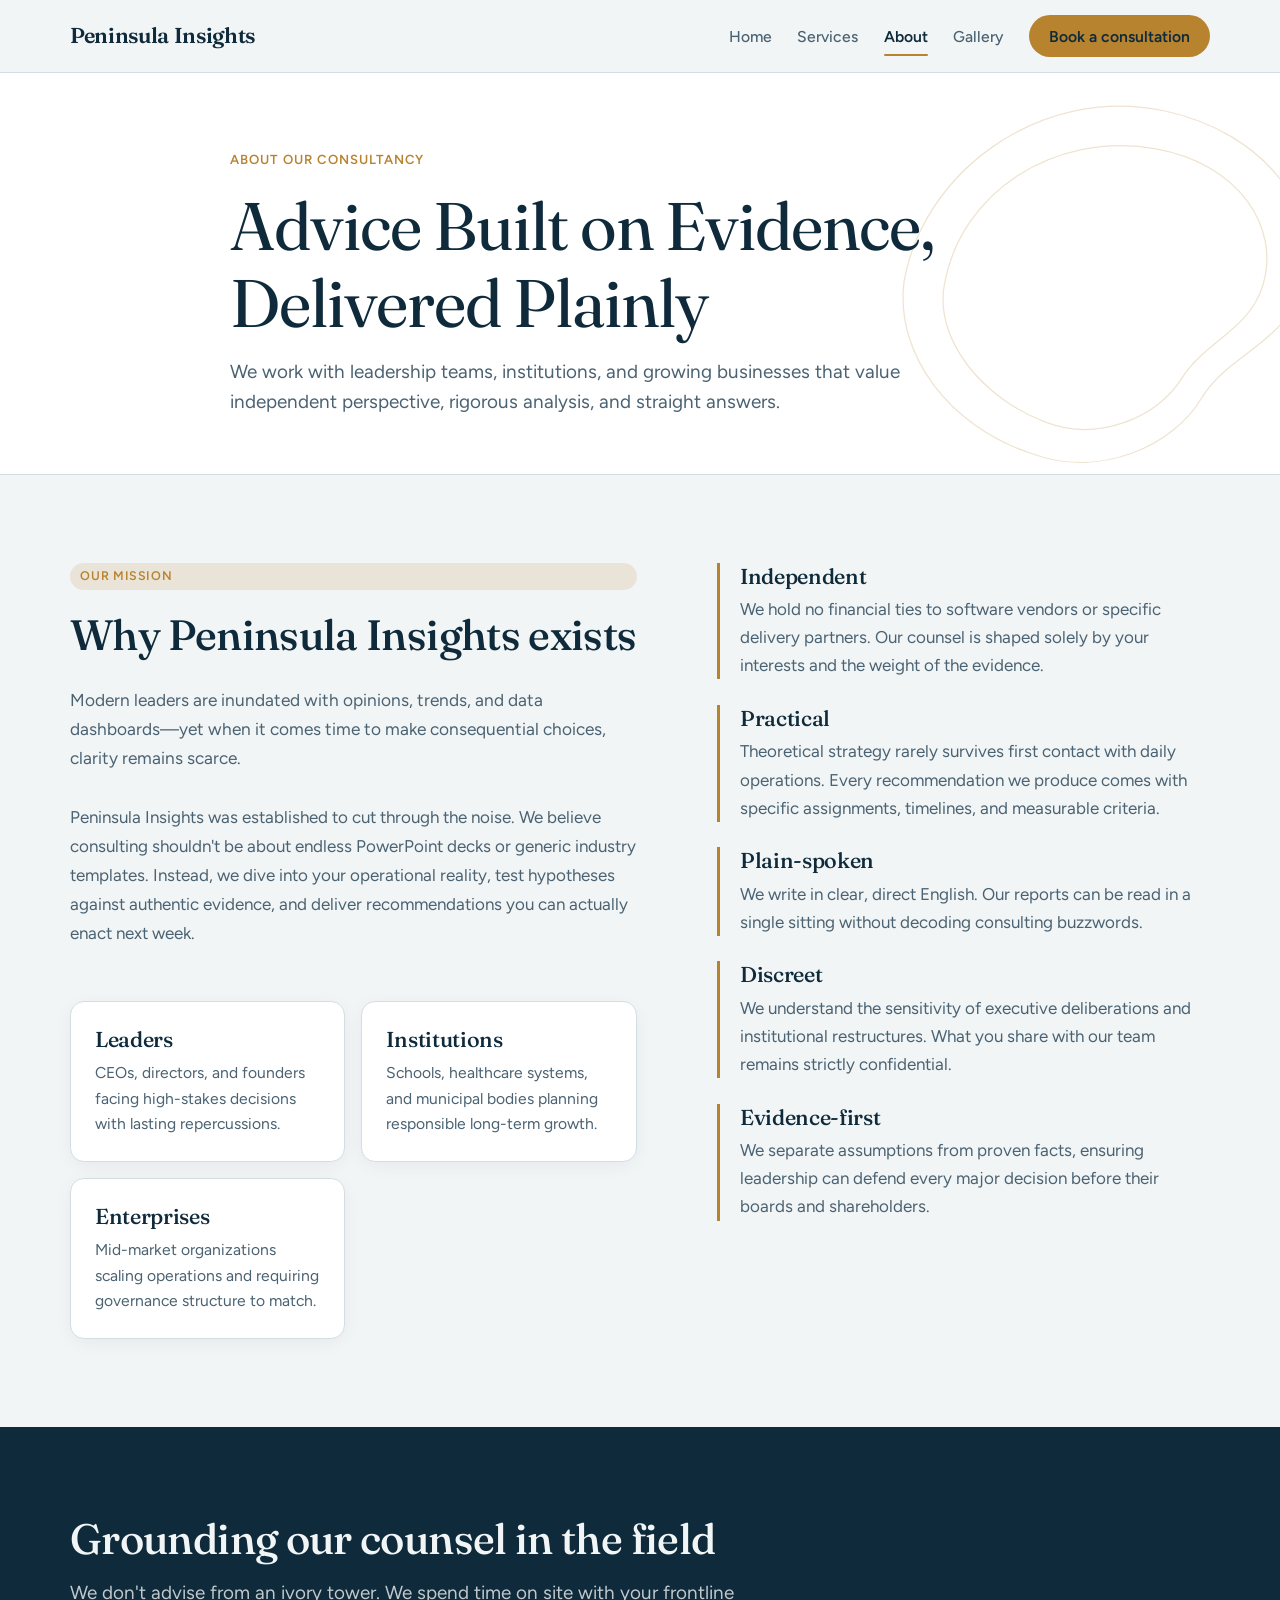
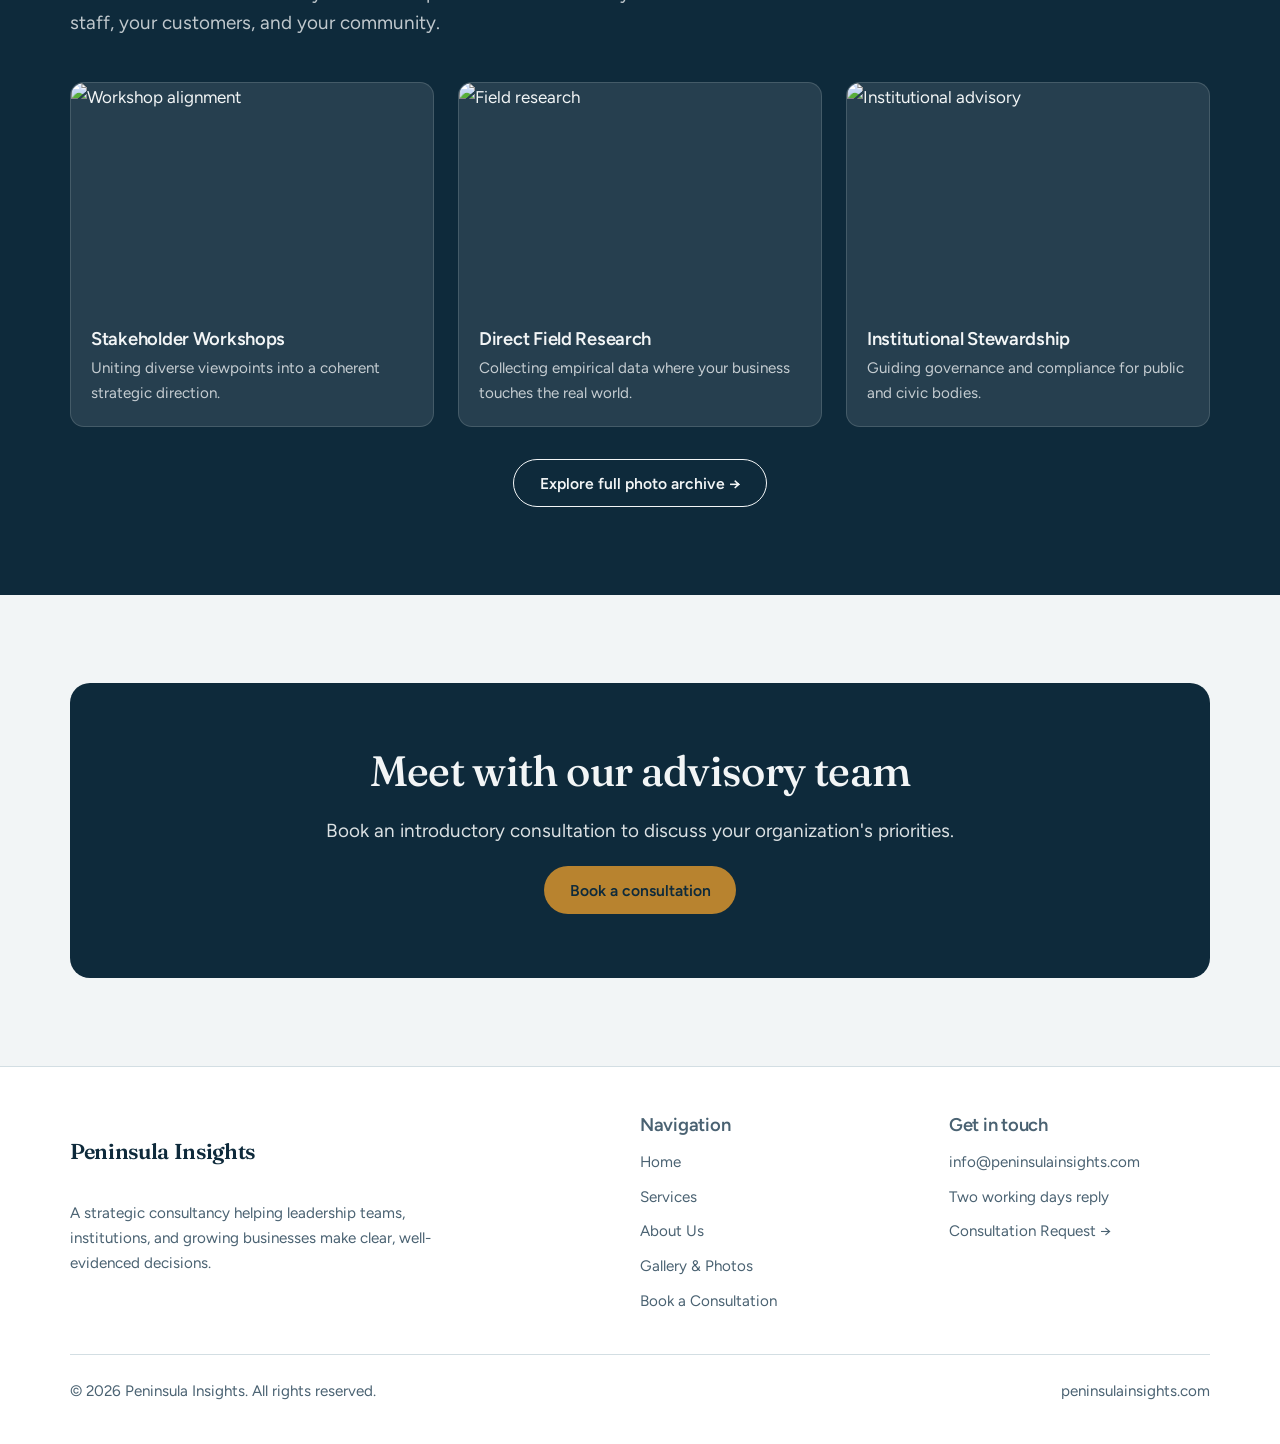
==== about.html @ 491293b6 "Expand site into a multi-page consultancy Add dedicated services, about, contact, and project galler" ====
<!DOCTYPE html>
<html lang="en">
<head>
  <meta charset="utf-8">
  <meta name="viewport" content="width=device-width, initial-scale=1, viewport-fit=cover">
  <title>About Us | Peninsula Insights</title>
  <meta name="description" content="Learn about Peninsula Insights, our mission, principles, and how we deliver independent strategic counsel.">
  <link rel="preconnect" href="https://fonts.googleapis.com">
  <link rel="preconnect" href="https://fonts.gstatic.com" crossorigin>
  <link href="https://fonts.googleapis.com/css2?family=Fraunces:opsz,wght@9..144,400;9..144,500;9..144,600&family=Figtree:wght@400;500;600&display=swap" rel="stylesheet">
  <link rel="stylesheet" href="css/style.css">
</head>
<body>

<header>
  <div class="wrap bar">
    <a class="brand" href="index.html">Peninsula Insights</a>
    <button class="menu-btn" id="menuBtn" aria-expanded="false" aria-controls="nav">Menu</button>
    <nav id="nav" aria-label="Main">
      <ul>
        <li><a href="index.html">Home</a></li>
        <li><a href="services.html">Services</a></li>
        <li><a class="active" href="about.html">About</a></li>
        <li><a href="gallery.html">Gallery</a></li>
        <li><a class="btn" href="contact.html">Book a consultation</a></li>
      </ul>
    </nav>
  </div>
</header>

<main>
  <!-- Page Header -->
  <section class="page-hero">
    <svg class="contours" viewBox="0 0 600 500" aria-hidden="true" focusable="false">
      <path d="M40 260C60 140 190 40 330 70c110 24 180 110 150 200-20 60-80 70-110 120-30 50-110 90-190 60C90 420 30 340 40 260Z"/>
      <path d="M85 262c18-100 120-170 235-150 90 16 140 86 118 154-16 48-64 60-90 102-26 42-92 70-150 48-70-26-125-92-113-154Z"/>
    </svg>
    <div class="wrap">
      <span class="page-tag">About Our Consultancy</span>
      <h1>Advice Built on Evidence, Delivered Plainly</h1>
      <p class="lead">We work with leadership teams, institutions, and growing businesses that value independent perspective, rigorous analysis, and straight answers.</p>
    </div>
  </section>

  <!-- Core About & Mission Section -->
  <section>
    <div class="wrap about">
      <div class="head" style="margin: 0;">
        <span class="gallery-badge" style="margin-bottom: 0.5rem;">Our Mission</span>
        <h2>Why Peninsula Insights exists</h2>
        <p class="lead" style="font-size: 1.08rem; line-height: 1.7; margin-top: 0.75rem;">
          Modern leaders are inundated with opinions, trends, and data dashboards—yet when it comes time to make consequential choices, clarity remains scarce.
        </p>
        <p style="color: var(--muted); margin-top: 1rem; line-height: 1.7;">
          Peninsula Insights was established to cut through the noise. We believe consulting shouldn't be about endless PowerPoint decks or generic industry templates. Instead, we dive into your operational reality, test hypotheses against authentic evidence, and deliver recommendations you can actually enact next week.
        </p>

        <!-- Who we serve -->
        <div class="who">
          <div>
            <h3>Leaders</h3>
            <p>CEOs, directors, and founders facing high-stakes decisions with lasting repercussions.</p>
          </div>
          <div>
            <h3>Institutions</h3>
            <p>Schools, healthcare systems, and municipal bodies planning responsible long-term growth.</p>
          </div>
          <div>
            <h3>Enterprises</h3>
            <p>Mid-market organizations scaling operations and requiring governance structure to match.</p>
          </div>
        </div>
      </div>

      <!-- Principles Column -->
      <div class="principles">
        <div>
          <h3>Independent</h3>
          <p>We hold no financial ties to software vendors or specific delivery partners. Our counsel is shaped solely by your interests and the weight of the evidence.</p>
        </div>
        <div>
          <h3>Practical</h3>
          <p>Theoretical strategy rarely survives first contact with daily operations. Every recommendation we produce comes with specific assignments, timelines, and measurable criteria.</p>
        </div>
        <div>
          <h3>Plain-spoken</h3>
          <p>We write in clear, direct English. Our reports can be read in a single sitting without decoding consulting buzzwords.</p>
        </div>
        <div>
          <h3>Discreet</h3>
          <p>We understand the sensitivity of executive deliberations and institutional restructures. What you share with our team remains strictly confidential.</p>
        </div>
        <div>
          <h3>Evidence-first</h3>
          <p>We separate assumptions from proven facts, ensuring leadership can defend every major decision before their boards and shareholders.</p>
        </div>
      </div>
    </div>
  </section>

  <!-- Photo / Visual Section -->
  <section class="deep">
    <div class="wrap">
      <div class="head">
        <h2>Grounding our counsel in the field</h2>
        <p class="lead">We don't advise from an ivory tower. We spend time on site with your frontline staff, your customers, and your community.</p>
      </div>
      <div style="display: grid; grid-template-columns: repeat(auto-fit, minmax(min(100%, 300px), 1fr)); gap: 1.5rem; margin-top: 2rem;">
        <div style="background: color-mix(in srgb, var(--surface) 10%, transparent); border: 1px solid color-mix(in srgb, var(--on-deep) 15%, transparent); border-radius: 14px; overflow: hidden;">
          <img src="photos/photo3.jpg" onerror="this.onerror=null; this.src='photos/photo3.svg';" alt="Workshop alignment" style="width: 100%; aspect-ratio: 16/10; object-fit: cover;">
          <div style="padding: 1.25rem;">
            <h4 style="color: var(--on-deep); margin-bottom: 0.35rem;">Stakeholder Workshops</h4>
            <p style="font-size: 0.95rem;">Uniting diverse viewpoints into a coherent strategic direction.</p>
          </div>
        </div>
        <div style="background: color-mix(in srgb, var(--surface) 10%, transparent); border: 1px solid color-mix(in srgb, var(--on-deep) 15%, transparent); border-radius: 14px; overflow: hidden;">
          <img src="photos/photo2.jpg" onerror="this.onerror=null; this.src='photos/photo2.svg';" alt="Field research" style="width: 100%; aspect-ratio: 16/10; object-fit: cover;">
          <div style="padding: 1.25rem;">
            <h4 style="color: var(--on-deep); margin-bottom: 0.35rem;">Direct Field Research</h4>
            <p style="font-size: 0.95rem;">Collecting empirical data where your business touches the real world.</p>
          </div>
        </div>
        <div style="background: color-mix(in srgb, var(--surface) 10%, transparent); border: 1px solid color-mix(in srgb, var(--on-deep) 15%, transparent); border-radius: 14px; overflow: hidden;">
          <img src="photos/photo4.jpg" onerror="this.onerror=null; this.src='photos/photo4.svg';" alt="Institutional advisory" style="width: 100%; aspect-ratio: 16/10; object-fit: cover;">
          <div style="padding: 1.25rem;">
            <h4 style="color: var(--on-deep); margin-bottom: 0.35rem;">Institutional Stewardship</h4>
            <p style="font-size: 0.95rem;">Guiding governance and compliance for public and civic bodies.</p>
          </div>
        </div>
      </div>
      <div style="margin-top: 2rem; text-align: center;">
        <a href="gallery.html" class="btn ghost" style="color: var(--on-deep); border-color: var(--on-deep);">Explore full photo archive &rarr;</a>
      </div>
    </div>
  </section>

  <!-- CTA -->
  <section>
    <div class="wrap">
      <div class="cta-banner">
        <h2>Meet with our advisory team</h2>
        <p class="lead" style="color: var(--on-deep); opacity: 0.9;">Book an introductory consultation to discuss your organization's priorities.</p>
        <a class="btn" href="contact.html">Book a consultation</a>
      </div>
    </div>
  </section>
</main>

<footer>
  <div class="wrap">
    <div class="footer-grid">
      <div class="footer-brand">
        <a class="brand" href="index.html">Peninsula Insights</a>
        <p>A strategic consultancy helping leadership teams, institutions, and growing businesses make clear, well-evidenced decisions.</p>
      </div>
      <div>
        <h4 style="margin-bottom: 0.85rem;">Navigation</h4>
        <ul class="footer-links">
          <li><a href="index.html">Home</a></li>
          <li><a href="services.html">Services</a></li>
          <li><a href="about.html">About Us</a></li>
          <li><a href="gallery.html">Gallery &amp; Photos</a></li>
          <li><a href="contact.html">Book a Consultation</a></li>
        </ul>
      </div>
      <div>
        <h4 style="margin-bottom: 0.85rem;">Get in touch</h4>
        <ul class="footer-links">
          <li><a href="mailto:info@peninsulainsights.com">info@peninsulainsights.com</a></li>
          <li><span>Two working days reply</span></li>
          <li><a href="contact.html">Consultation Request &rarr;</a></li>
        </ul>
      </div>
    </div>
    <div class="footer-bottom">
      <span>&copy; <span class="dynamic-yr">2026</span> Peninsula Insights. All rights reserved.</span>
      <span>peninsulainsights.com</span>
    </div>
  </div>
</footer>

<script src="js/main.js"></script>
</body>
</html>
---- css/style.css ----
:root {
  --bg: #F2F5F6;
  --surface: #FFFFFF;
  --surface-alt: #E8EFF2;
  --ink: #0E2A3B;
  --muted: #4A6272;
  --line: #D3DEE3;
  --deep: #0E2A3B;
  --on-deep: #F2F5F6;
  --accent: #B8832F;
  --accent-ink: #0E2A3B;
  --focus: #1D6FA3;
  --card-shadow: 0 4px 20px -4px rgba(14, 42, 59, 0.08);
  --serif: "Fraunces", Georgia, "Times New Roman", serif;
  --sans: "Figtree", system-ui, -apple-system, "Segoe UI", Roboto, sans-serif;
  color-scheme: light;
  box-sizing: border-box;
  padding-top: env(safe-area-inset-top, 0px);
  padding-bottom: env(safe-area-inset-bottom, 0px);
}

@media (prefers-color-scheme: dark) {
  :root:not([data-theme="light"]) {
    --bg: #0A1B26;
    --surface: #102635;
    --surface-alt: #163245;
    --ink: #E8EFF2;
    --muted: #9FB4C0;
    --line: #22404F;
    --deep: #07141D;
    --on-deep: #E8EFF2;
    --accent: #D9A24A;
    --accent-ink: #07141D;
    --focus: #6FB6E3;
    --card-shadow: 0 4px 24px -4px rgba(0, 0, 0, 0.4);
    color-scheme: dark;
  }
}

:root[data-theme="dark"] {
  --bg: #0A1B26;
  --surface: #102635;
  --surface-alt: #163245;
  --ink: #E8EFF2;
  --muted: #9FB4C0;
  --line: #22404F;
  --deep: #07141D;
  --on-deep: #E8EFF2;
  --accent: #D9A24A;
  --accent-ink: #07141D;
  --focus: #6FB6E3;
  --card-shadow: 0 4px 24px -4px rgba(0, 0, 0, 0.4);
  color-scheme: dark;
}

*, *::before, *::after {
  box-sizing: border-box;
}

html {
  scroll-padding-top: calc(env(safe-area-inset-top, 0px) + 76px);
  scroll-behavior: smooth;
}

body {
  margin: 0;
  background: var(--bg);
  color: var(--ink);
  font-family: var(--sans);
  font-size: 1.0625rem;
  line-height: 1.65;
  -webkit-font-smoothing: antialiased;
  display: flex;
  flex-direction: column;
  min-height: 100vh;
}

main {
  flex: 1 0 auto;
}

img, svg {
  max-width: 100%;
  display: block;
}

a {
  color: inherit;
  transition: color 0.15s ease;
}

:focus-visible {
  outline: 3px solid var(--focus);
  outline-offset: 3px;
  border-radius: 4px;
}

.wrap {
  width: min(1140px, 100% - 2.5rem);
  margin-inline: auto;
}

h1, h2, h3, h4 {
  font-family: var(--serif);
  font-weight: 500;
  line-height: 1.15;
  letter-spacing: -0.015em;
  margin: 0;
}

h1 {
  font-size: clamp(2.35rem, 5.6vw, 4.2rem);
  font-weight: 400;
}

h2 {
  font-size: clamp(1.85rem, 3.8vw, 2.65rem);
}

h3 {
  font-size: 1.35rem;
  line-height: 1.25;
}

h4 {
  font-size: 1.15rem;
  font-family: var(--sans);
  font-weight: 600;
}

p {
  margin: 0;
}

.lead {
  font-size: 1.18rem;
  color: var(--muted);
  max-width: 58ch;
  line-height: 1.6;
}

/* Header & Navigation */
header {
  position: sticky;
  top: 0;
  z-index: 100;
  background: color-mix(in srgb, var(--bg) 92%, transparent);
  backdrop-filter: blur(12px);
  -webkit-backdrop-filter: blur(12px);
  border-bottom: 1px solid var(--line);
}

.bar {
  display: flex;
  align-items: center;
  justify-content: space-between;
  gap: 1.5rem;
  min-height: 72px;
}

.brand {
  font-family: var(--serif);
  font-size: 1.35rem;
  font-weight: 600;
  text-decoration: none;
  letter-spacing: -0.015em;
  color: var(--ink);
  display: inline-flex;
  align-items: center;
  gap: 0.5rem;
}

.brand:hover {
  color: var(--accent);
}

nav ul {
  display: flex;
  gap: 1.6rem;
  list-style: none;
  margin: 0;
  padding: 0;
  align-items: center;
}

nav a {
  text-decoration: none;
  font-weight: 500;
  font-size: 0.98rem;
  color: var(--muted);
  position: relative;
  padding: 0.35rem 0;
  transition: color 0.15s ease;
}

nav a:hover {
  color: var(--ink);
}

nav a.active {
  color: var(--ink);
  font-weight: 600;
}

nav a.active::after {
  content: "";
  position: absolute;
  bottom: -4px;
  left: 0;
  right: 0;
  height: 2px;
  background: var(--accent);
  border-radius: 2px;
}

.btn {
  display: inline-flex;
  align-items: center;
  justify-content: center;
  gap: 0.5rem;
  min-height: 48px;
  padding: 0.75rem 1.6rem;
  border-radius: 999px;
  background: var(--accent);
  color: var(--accent-ink);
  font: 600 0.98rem var(--sans);
  text-decoration: none;
  border: 0;
  cursor: pointer;
  transition: transform 0.15s ease, filter 0.15s ease, background 0.15s ease;
  white-space: nowrap;
}

.btn:hover {
  filter: brightness(1.08);
  transform: translateY(-1px);
}

.btn.ghost {
  background: transparent;
  color: var(--ink);
  border: 1.5px solid var(--ink);
}

.btn.ghost:hover {
  background: color-mix(in srgb, var(--ink) 8%, transparent);
}

.btn.sm {
  min-height: 40px;
  padding: 0.45rem 1.15rem;
  font-size: 0.92rem;
}

nav .btn {
  min-height: 42px;
  padding: 0.45rem 1.25rem;
  color: var(--accent-ink);
}

nav a.btn.active::after {
  display: none;
}

.menu-btn {
  display: none;
  background: none;
  border: 1.5px solid var(--line);
  color: var(--ink);
  border-radius: 10px;
  min-height: 44px;
  padding: 0 1rem;
  font: 500 0.98rem var(--sans);
  cursor: pointer;
}

@media (max-width: 860px) {
  .menu-btn {
    display: inline-flex;
    align-items: center;
    justify-content: center;
  }
  nav {
    position: absolute;
    left: 0;
    right: 0;
    top: 100%;
    background: var(--bg);
    border-bottom: 1px solid var(--line);
    display: none;
    box-shadow: 0 8px 24px rgba(0, 0, 0, 0.08);
  }
  nav.open {
    display: block;
  }
  nav ul {
    flex-direction: column;
    align-items: stretch;
    gap: 0;
    padding: 0.75rem 1.25rem 1.5rem;
  }
  nav li a {
    display: block;
    padding: 0.9rem 0;
    border-bottom: 1px solid var(--line);
  }
  nav a.active::after {
    display: none;
  }
  nav a.active {
    color: var(--accent);
  }
  nav li:last-child {
    padding-top: 0.85rem;
  }
  nav li:last-child a {
    border: 0;
    text-align: center;
  }
}

/* Hero Section */
.hero {
  position: relative;
  overflow: hidden;
  padding: clamp(3.5rem, 8vw, 6.5rem) 0 clamp(3rem, 7vw, 5.5rem);
}

.hero .wrap {
  position: relative;
  z-index: 1;
  display: grid;
  gap: 1.75rem;
  max-width: 860px;
  margin-left: max(1.25rem, calc((100% - 1140px) / 2));
}

.hero-actions {
  display: flex;
  flex-wrap: wrap;
  gap: 0.9rem;
  margin-top: 0.5rem;
}

.contours {
  position: absolute;
  right: -6%;
  top: 50%;
  transform: translateY(-50%);
  width: min(60%, 720px);
  color: var(--accent);
  opacity: 0.45;
  pointer-events: none;
}

.contours path {
  fill: none;
  stroke: currentColor;
  stroke-width: 1.4;
}

@media (max-width: 860px) {
  .contours {
    width: 120%;
    right: -40%;
    top: auto;
    bottom: -8%;
    transform: none;
    opacity: 0.25;
  }
}

.hero-line {
  animation: rise 0.85s cubic-bezier(0.2, 0.7, 0.2, 1) both;
}

@keyframes rise {
  from {
    opacity: 0;
    transform: translateY(14px);
  }
  to {
    opacity: 1;
    transform: none;
  }
}

.draw path {
  stroke-dasharray: 1600;
  stroke-dashoffset: 1600;
  animation: draw 3.2s ease-out forwards;
}

.draw path:nth-child(2) { animation-delay: 0.25s; }
.draw path:nth-child(3) { animation-delay: 0.5s; }
.draw path:nth-child(4) { animation-delay: 0.75s; }
.draw path:nth-child(5) { animation-delay: 1s; }

@keyframes draw {
  to {
    stroke-dashoffset: 0;
  }
}

/* Page Banner / Header for Subpages */
.page-hero {
  position: relative;
  padding: clamp(3rem, 6vw, 4.75rem) 0 clamp(2.5rem, 5vw, 3.5rem);
  background: var(--surface);
  border-bottom: 1px solid var(--line);
  overflow: hidden;
}

.page-hero .wrap {
  position: relative;
  z-index: 1;
  display: grid;
  gap: 1rem;
  max-width: 820px;
}

.page-tag {
  display: inline-flex;
  align-items: center;
  gap: 0.4rem;
  text-transform: uppercase;
  font-size: 0.82rem;
  font-weight: 600;
  letter-spacing: 0.08em;
  color: var(--accent);
}

.page-hero .contours {
  opacity: 0.22;
  right: -10%;
  width: min(50%, 540px);
}

/* Sections */
section {
  padding: clamp(3.5rem, 7vw, 5.5rem) 0;
}

.head {
  display: grid;
  gap: 0.85rem;
  margin-bottom: 2.75rem;
  max-width: 65ch;
}

.head.centered {
  margin-inline: auto;
  text-align: center;
}

.head.centered .lead {
  margin-inline: auto;
}

/* Services */
.services {
  display: grid;
  grid-template-columns: repeat(auto-fit, minmax(min(100%, 310px), 1fr));
  gap: 0;
  border-top: 1px solid var(--line);
}

.service {
  padding: 2.25rem 1.75rem 2.25rem 0;
  border-bottom: 1px solid var(--line);
  display: grid;
  gap: 0.85rem;
  align-content: start;
}

.service p {
  color: var(--muted);
}

.service-link {
  font-weight: 600;
  color: var(--ink);
  text-decoration: none;
  display: inline-flex;
  align-items: center;
  gap: 0.35rem;
  margin-top: 0.5rem;
}

.service-link:hover {
  color: var(--accent);
}

@media (min-width: 900px) {
  .service {
    border-bottom: 0;
    padding-right: 2.25rem;
  }
  .service + .service {
    padding-left: 2.25rem;
    border-left: 1px solid var(--line);
  }
}

/* Detailed Services Cards for services.html */
.services-detailed {
  display: grid;
  gap: 2rem;
}

.service-card {
  background: var(--surface);
  border: 1px solid var(--line);
  border-radius: 16px;
  padding: clamp(1.75rem, 4vw, 2.75rem);
  display: grid;
  gap: 1.5rem;
  box-shadow: var(--card-shadow);
}

@media (min-width: 860px) {
  .service-card {
    grid-template-columns: 1fr 1.35fr;
    gap: 3.5rem;
    align-items: start;
  }
}

.service-features {
  list-style: none;
  padding: 0;
  margin: 1.25rem 0 0;
  display: grid;
  gap: 0.75rem;
}

.service-features li {
  display: flex;
  align-items: flex-start;
  gap: 0.75rem;
  color: var(--muted);
}

.service-features svg {
  flex-shrink: 0;
  margin-top: 0.25rem;
  color: var(--accent);
}

/* Dark Section / Approach */
.deep {
  background: var(--deep);
  color: var(--on-deep);
}

.deep .lead, .deep p {
  color: color-mix(in srgb, var(--on-deep) 78%, transparent);
}

.steps {
  list-style: none;
  margin: 0;
  padding: 0;
  display: grid;
  gap: 0;
  counter-reset: s;
  max-width: 840px;
}

.steps li {
  counter-increment: s;
  display: grid;
  grid-template-columns: 3.4rem 1fr;
  gap: 1.25rem;
  padding: 1.75rem 0;
  border-top: 1px solid color-mix(in srgb, var(--on-deep) 22%, transparent);
}

.steps li::before {
  content: counter(s);
  font-family: var(--serif);
  font-size: 2.2rem;
  line-height: 1;
  color: var(--accent);
}

.steps h3 {
  margin-bottom: 0.4rem;
}

/* About Layout */
.about {
  display: grid;
  gap: 2.75rem;
  grid-template-columns: 1fr;
}

@media (min-width: 900px) {
  .about {
    grid-template-columns: 1.15fr 1fr;
    gap: 5rem;
    align-items: start;
  }
}

.principles {
  display: grid;
  gap: 1.6rem;
}

.principles div {
  padding-left: 1.25rem;
  border-left: 3px solid var(--accent);
}

.principles p {
  color: var(--muted);
  margin-top: 0.35rem;
}

.who {
  display: grid;
  grid-template-columns: repeat(auto-fit, minmax(min(100%, 230px), 1fr));
  gap: 1rem;
  margin-top: 2.5rem;
}

.who div {
  background: var(--surface);
  border: 1px solid var(--line);
  border-radius: 14px;
  padding: 1.5rem;
  box-shadow: var(--card-shadow);
}

.who p {
  color: var(--muted);
  font-size: 0.98rem;
  margin-top: 0.4rem;
}

/* =========================================
   PHOTO GALLERY SECTION & COMPONENTS
   ========================================= */
.gallery-section {
  padding: clamp(3.5rem, 7vw, 5.5rem) 0;
}

.gallery-filters {
  display: flex;
  flex-wrap: wrap;
  gap: 0.6rem;
  margin-bottom: 2.5rem;
}

.filter-btn {
  background: var(--surface);
  border: 1px solid var(--line);
  color: var(--muted);
  padding: 0.5rem 1.15rem;
  border-radius: 999px;
  font: 500 0.92rem var(--sans);
  cursor: pointer;
  transition: all 0.15s ease;
}

.filter-btn:hover {
  color: var(--ink);
  border-color: var(--muted);
}

.filter-btn.active {
  background: var(--ink);
  color: var(--surface);
  border-color: var(--ink);
}

:root[data-theme="dark"] .filter-btn.active,
@media (prefers-color-scheme: dark) {
  :root:not([data-theme="light"]) .filter-btn.active {
    background: var(--accent);
    color: var(--accent-ink);
    border-color: var(--accent);
  }
}

.gallery-grid {
  display: grid;
  grid-template-columns: repeat(auto-fill, minmax(min(100%, 340px), 1fr));
  gap: 2rem;
}

.gallery-card {
  background: var(--surface);
  border: 1px solid var(--line);
  border-radius: 16px;
  overflow: hidden;
  box-shadow: var(--card-shadow);
  display: flex;
  flex-direction: column;
  transition: transform 0.2s ease, box-shadow 0.2s ease, border-color 0.2s ease;
}

.gallery-card:hover {
  transform: translateY(-4px);
  box-shadow: 0 12px 30px -6px rgba(14, 42, 59, 0.14);
  border-color: color-mix(in srgb, var(--accent) 50%, var(--line));
}

.gallery-img-container {
  position: relative;
  width: 100%;
  aspect-ratio: 16 / 10;
  background: var(--surface-alt);
  overflow: hidden;
  cursor: pointer;
}

.gallery-img {
  width: 100%;
  height: 100%;
  object-fit: cover;
  transition: transform 0.4s ease;
}

.gallery-card:hover .gallery-img {
  transform: scale(1.04);
}

.gallery-expand-hint {
  position: absolute;
  bottom: 0.75rem;
  right: 0.75rem;
  background: rgba(14, 42, 59, 0.75);
  backdrop-filter: blur(4px);
  color: #FFFFFF;
  padding: 0.3rem 0.65rem;
  border-radius: 6px;
  font-size: 0.75rem;
  font-weight: 500;
  display: inline-flex;
  align-items: center;
  gap: 0.35rem;
  opacity: 0;
  transition: opacity 0.2s ease;
  pointer-events: none;
}

.gallery-img-container:hover .gallery-expand-hint {
  opacity: 1;
}

.gallery-content {
  padding: 1.5rem 1.6rem 1.75rem;
  display: flex;
  flex-direction: column;
  flex-grow: 1;
  gap: 0.75rem;
}

.gallery-meta {
  display: flex;
  align-items: center;
  justify-content: space-between;
  gap: 0.5rem;
}

.gallery-badge {
  display: inline-block;
  font-size: 0.78rem;
  font-weight: 600;
  text-transform: uppercase;
  letter-spacing: 0.05em;
  padding: 0.2rem 0.65rem;
  border-radius: 999px;
  background: color-mix(in srgb, var(--accent) 15%, transparent);
  color: var(--accent);
}

.gallery-date {
  font-size: 0.82rem;
  color: var(--muted);
}

.gallery-title {
  font-size: 1.25rem;
  line-height: 1.3;
}

.gallery-desc {
  color: var(--muted);
  font-size: 0.95rem;
  line-height: 1.6;
  margin: 0;
}

.gallery-footer-action {
  margin-top: auto;
  padding-top: 1rem;
  border-top: 1px solid var(--line);
  display: flex;
  align-items: center;
  justify-content: space-between;
}

.gallery-view-btn {
  background: none;
  border: 0;
  padding: 0;
  color: var(--accent);
  font: 600 0.92rem var(--sans);
  cursor: pointer;
  display: inline-flex;
  align-items: center;
  gap: 0.3rem;
}

.gallery-view-btn:hover {
  text-decoration: underline;
}

/* Lightbox Modal */
.modal-backdrop {
  position: fixed;
  inset: 0;
  background: rgba(7, 20, 29, 0.85);
  backdrop-filter: blur(8px);
  z-index: 1000;
  display: none;
  align-items: center;
  justify-content: center;
  padding: 1.5rem;
}

.modal-backdrop.open {
  display: flex;
}

.modal-window {
  background: var(--surface);
  border: 1px solid var(--line);
  border-radius: 18px;
  max-width: 900px;
  width: 100%;
  max-height: 90vh;
  overflow-y: auto;
  position: relative;
  box-shadow: 0 20px 50px rgba(0, 0, 0, 0.4);
  animation: modalIn 0.25s ease-out;
}

@keyframes modalIn {
  from {
    opacity: 0;
    transform: scale(0.96);
  }
  to {
    opacity: 1;
    transform: scale(1);
  }
}

.modal-close {
  position: absolute;
  top: 1rem;
  right: 1rem;
  width: 38px;
  height: 38px;
  border-radius: 50%;
  border: 1px solid var(--line);
  background: var(--surface);
  color: var(--ink);
  font-size: 1.25rem;
  line-height: 1;
  display: flex;
  align-items: center;
  justify-content: center;
  cursor: pointer;
  z-index: 10;
}

.modal-close:hover {
  background: var(--surface-alt);
}

.modal-img-wrap {
  width: 100%;
  max-height: 520px;
  background: #000;
  display: flex;
  align-items: center;
  justify-content: center;
}

.modal-img-wrap img {
  max-width: 100%;
  max-height: 520px;
  object-fit: contain;
}

.modal-body {
  padding: 1.75rem 2rem 2rem;
  display: grid;
  gap: 0.75rem;
}

/* Consultation & Contact Form */
.book {
  display: grid;
  gap: 2.75rem;
}

@media (min-width: 900px) {
  .book {
    grid-template-columns: 1fr 1.15fr;
    gap: 5rem;
    align-items: start;
  }
}

.book ul {
  margin: 1.25rem 0 0;
  padding-left: 1.2rem;
  color: var(--muted);
}

.book li {
  margin: 0.4rem 0;
}

.contact-cards {
  display: grid;
  gap: 1rem;
  margin-top: 2rem;
}

.contact-card {
  background: var(--surface);
  border: 1px solid var(--line);
  border-radius: 12px;
  padding: 1.25rem;
  display: flex;
  align-items: flex-start;
  gap: 1rem;
}

.contact-card svg {
  flex-shrink: 0;
  color: var(--accent);
  margin-top: 0.2rem;
}

.contact-card h4 {
  margin-bottom: 0.2rem;
}

.contact-card p {
  color: var(--muted);
  font-size: 0.95rem;
}

form {
  background: var(--surface);
  border: 1px solid var(--line);
  border-radius: 18px;
  padding: clamp(1.5rem, 4vw, 2.5rem);
  display: grid;
  gap: 1.15rem;
  box-shadow: var(--card-shadow);
}

.row {
  display: grid;
  gap: 1.15rem;
}

@media (min-width: 600px) {
  .row {
    grid-template-columns: 1fr 1fr;
  }
}

label {
  display: grid;
  gap: 0.4rem;
  font-weight: 500;
  font-size: 0.98rem;
}

input, select, textarea {
  font: 400 1rem var(--sans);
  color: var(--ink);
  background: var(--bg);
  border: 1.5px solid var(--line);
  border-radius: 10px;
  padding: 0.75rem 0.9rem;
  min-height: 48px;
  width: 100%;
}

textarea {
  min-height: 130px;
  resize: vertical;
}

input:focus, select:focus, textarea:focus {
  outline: 3px solid var(--focus);
  outline-offset: 1px;
  border-color: var(--focus);
}

.hint {
  font-size: 0.9rem;
  color: var(--muted);
  font-weight: 400;
}

.err {
  color: #B3261E;
  font-size: 0.9rem;
  font-weight: 500;
  min-height: 1.1em;
}

@media (prefers-color-scheme: dark) {
  :root:not([data-theme="light"]) .err {
    color: #FF9E94;
  }
}

#status {
  font-size: 0.98rem;
  color: var(--muted);
  line-height: 1.5;
}

/* Call to action section */
.cta-banner {
  background: var(--deep);
  color: var(--on-deep);
  border-radius: 20px;
  padding: clamp(2.5rem, 6vw, 4rem);
  text-align: center;
  display: grid;
  gap: 1.25rem;
  justify-items: center;
  position: relative;
  overflow: hidden;
}

.cta-banner .contours {
  opacity: 0.18;
  right: -5%;
  top: 50%;
}

/* Footer */
footer {
  border-top: 1px solid var(--line);
  padding: 3rem 0 2.5rem;
  color: var(--muted);
  font-size: 0.95rem;
  background: var(--surface);
  margin-top: auto;
}

.footer-grid {
  display: grid;
  grid-template-columns: 2fr 1fr 1fr;
  gap: 3rem;
  margin-bottom: 2.5rem;
}

@media (max-width: 768px) {
  .footer-grid {
    grid-template-columns: 1fr;
    gap: 2rem;
  }
}

.footer-brand {
  display: grid;
  gap: 0.75rem;
  max-width: 40ch;
}

.footer-links {
  list-style: none;
  padding: 0;
  margin: 0;
  display: grid;
  gap: 0.6rem;
}

.footer-links a {
  text-decoration: none;
  color: var(--muted);
}

.footer-links a:hover {
  color: var(--ink);
}

.footer-bottom {
  border-top: 1px solid var(--line);
  padding-top: 1.5rem;
  display: flex;
  flex-wrap: wrap;
  gap: 1rem 2rem;
  justify-content: space-between;
  align-items: center;
}

@media (prefers-reduced-motion: reduce) {
  html {
    scroll-behavior: auto;
  }
  .hero-line {
    animation: none;
  }
  .draw path {
    animation: none;
    stroke-dasharray: none;
    stroke-dashoffset: 0;
  }
  .btn, .gallery-card, .gallery-img {
    transition: none;
  }
}
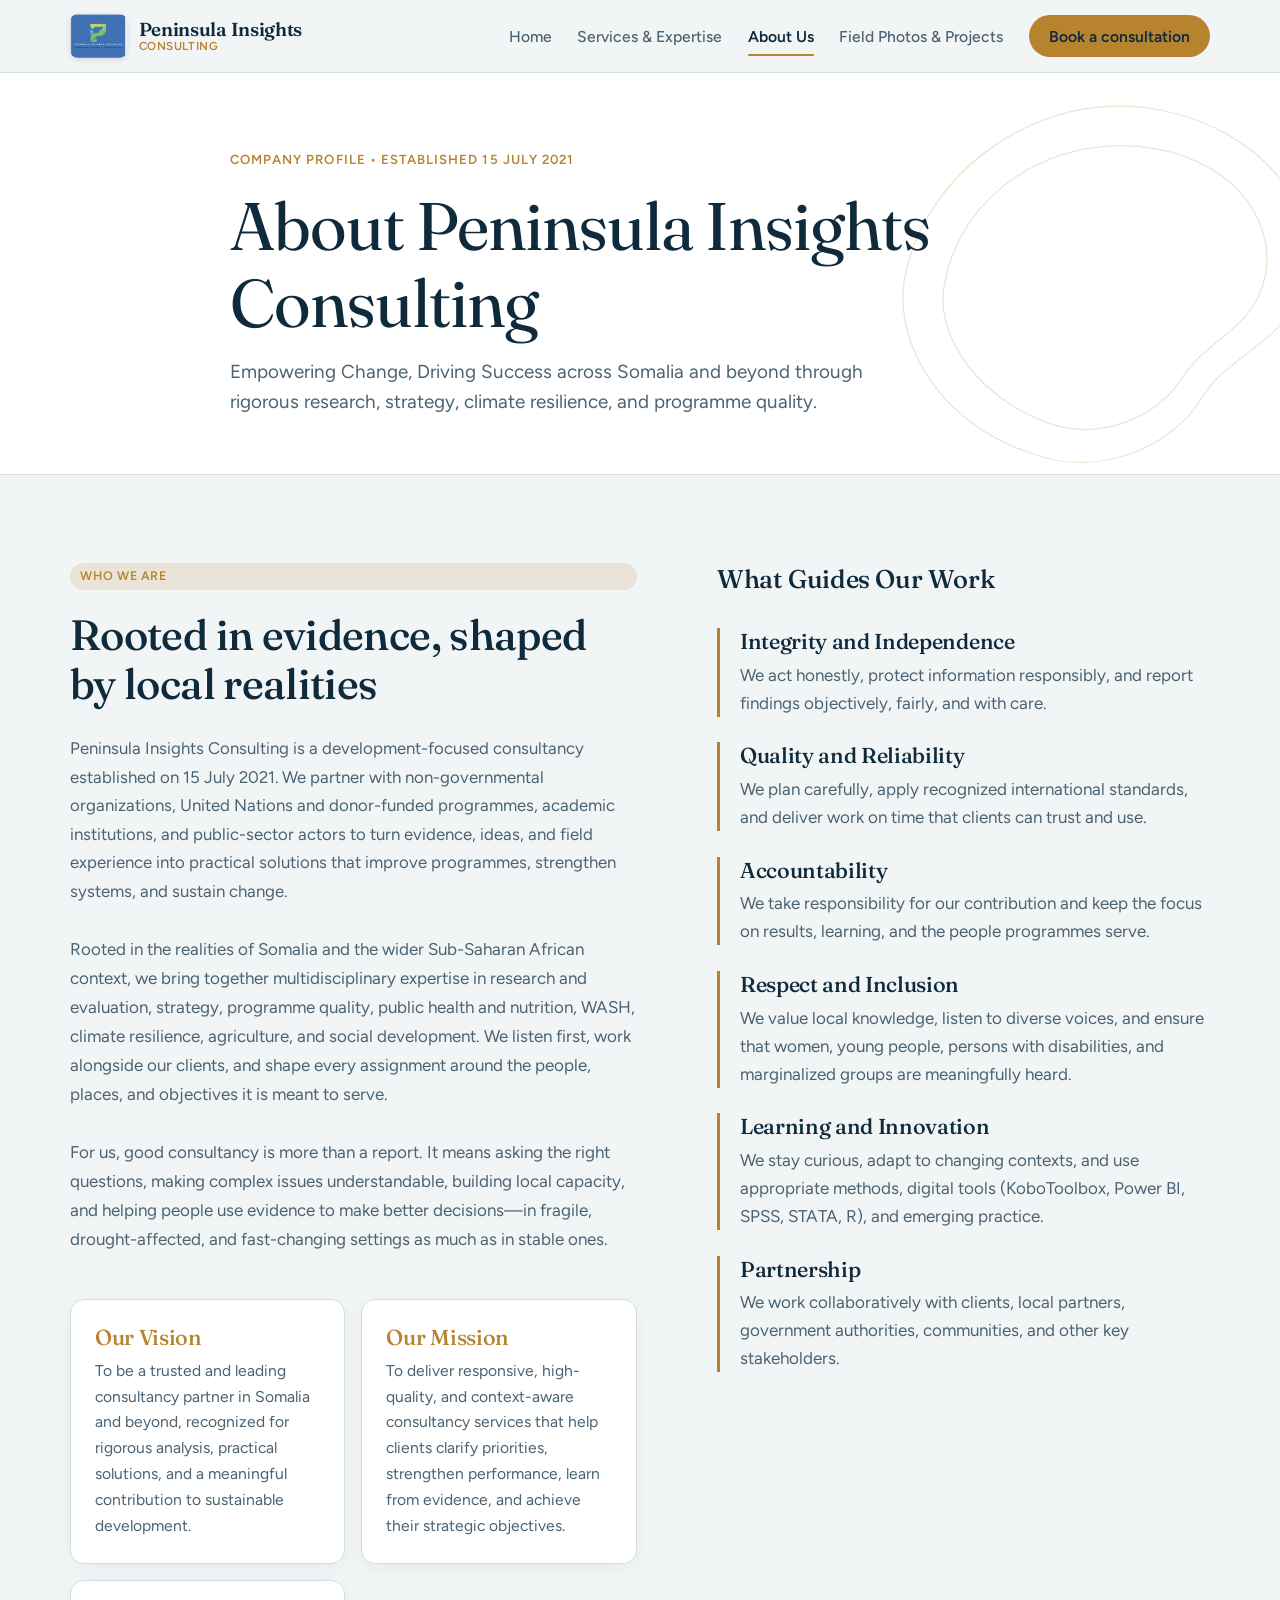
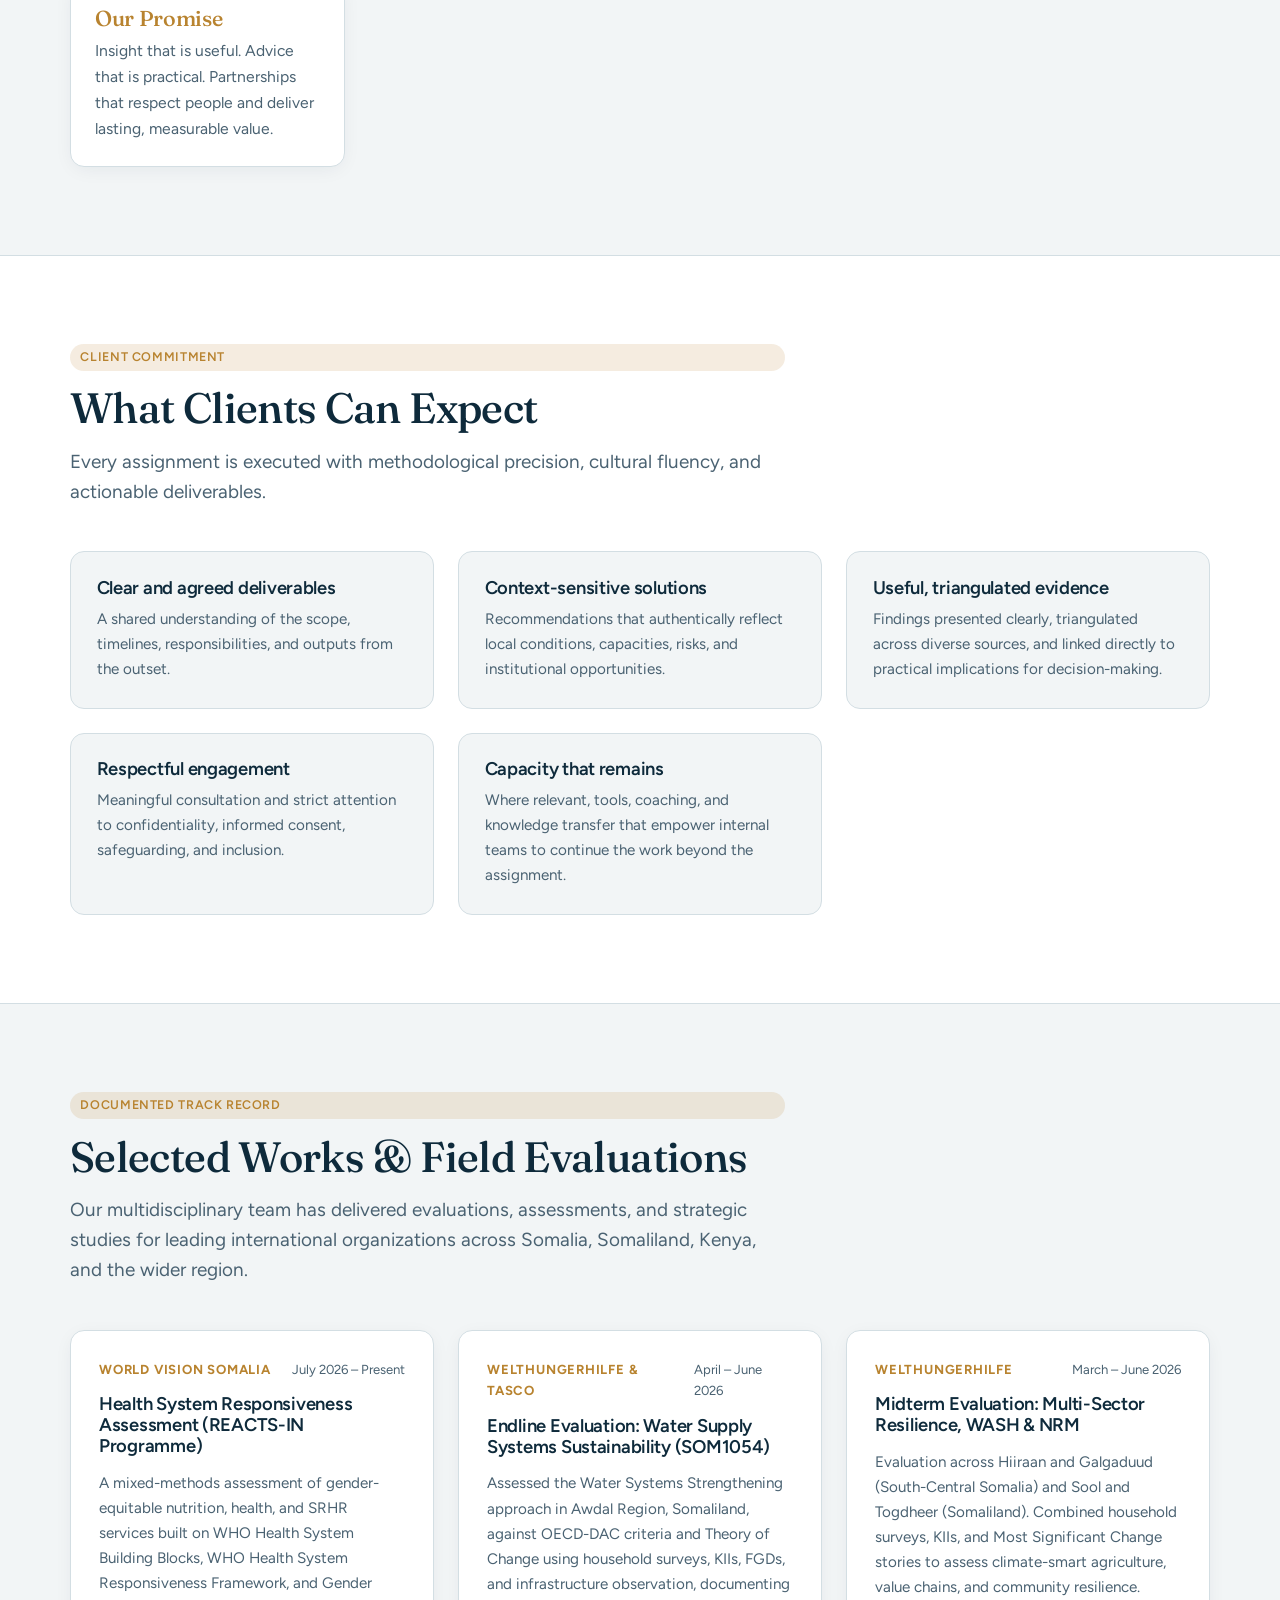
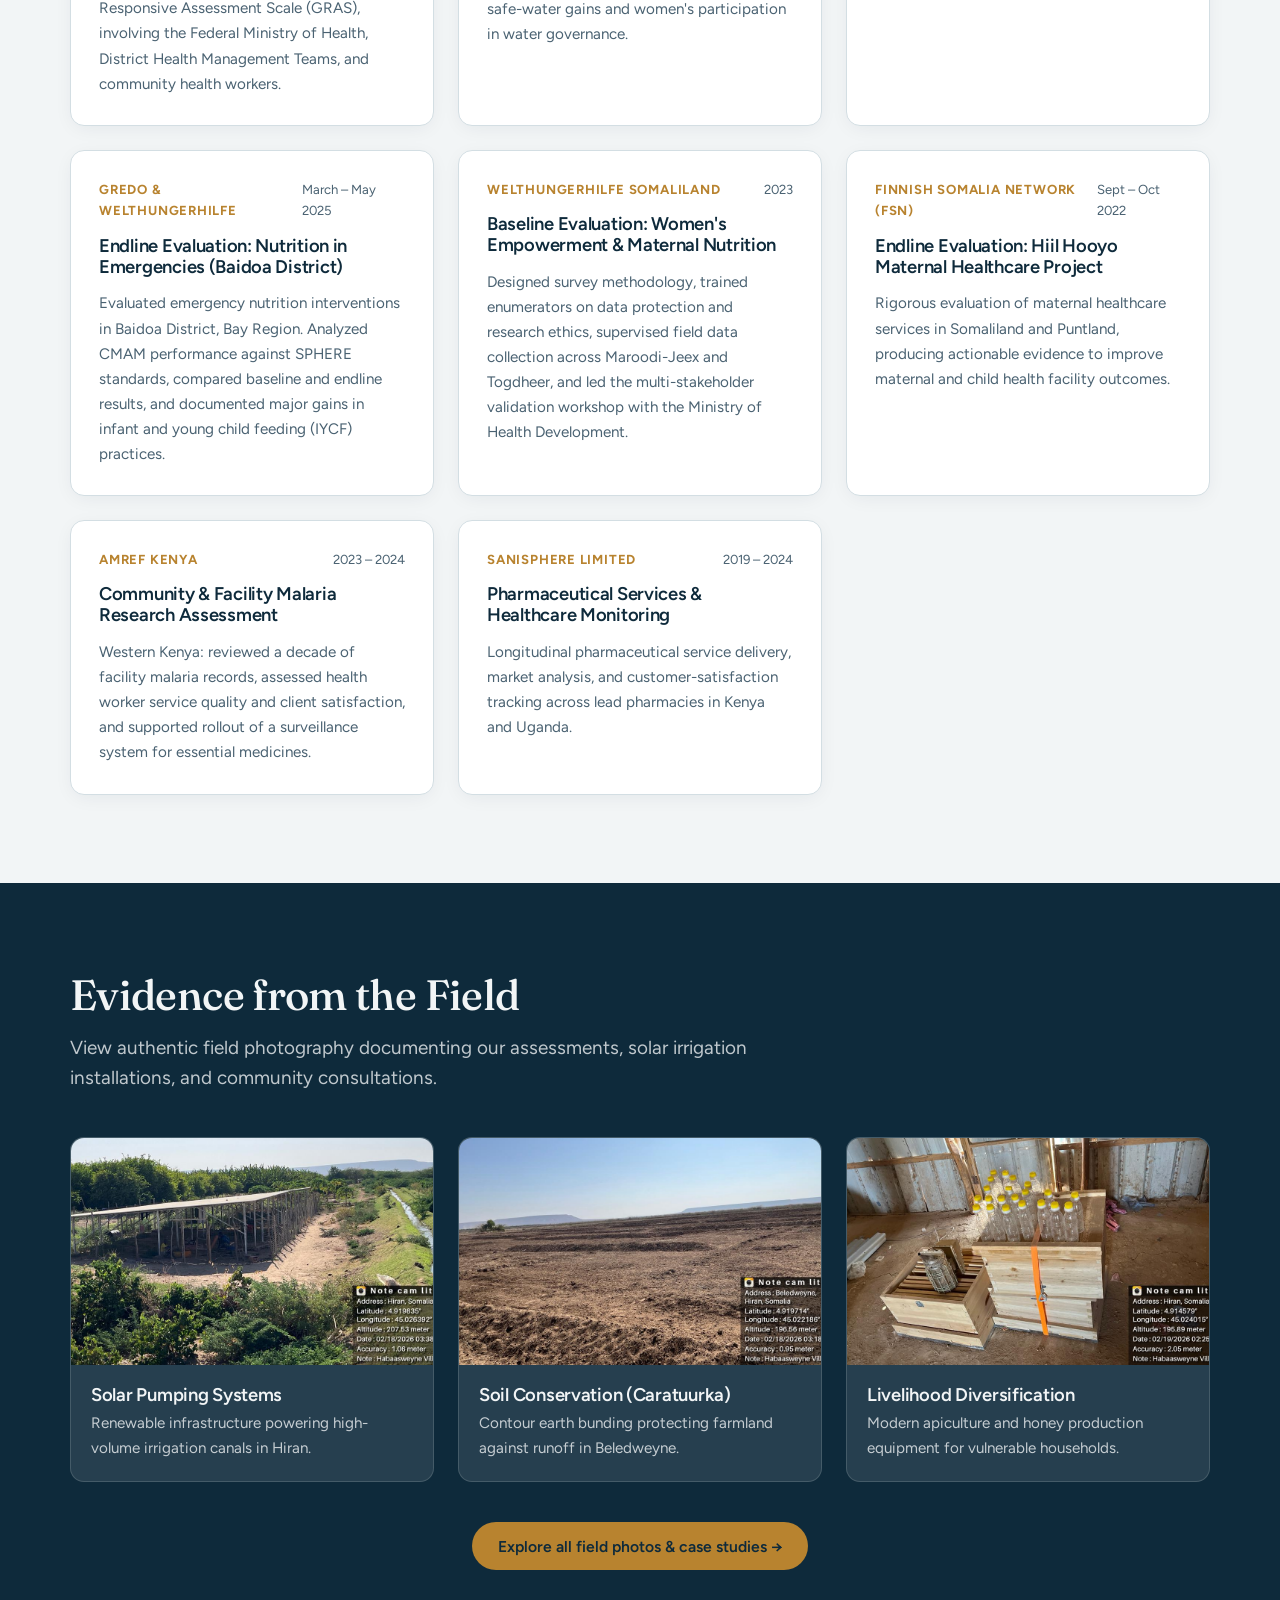
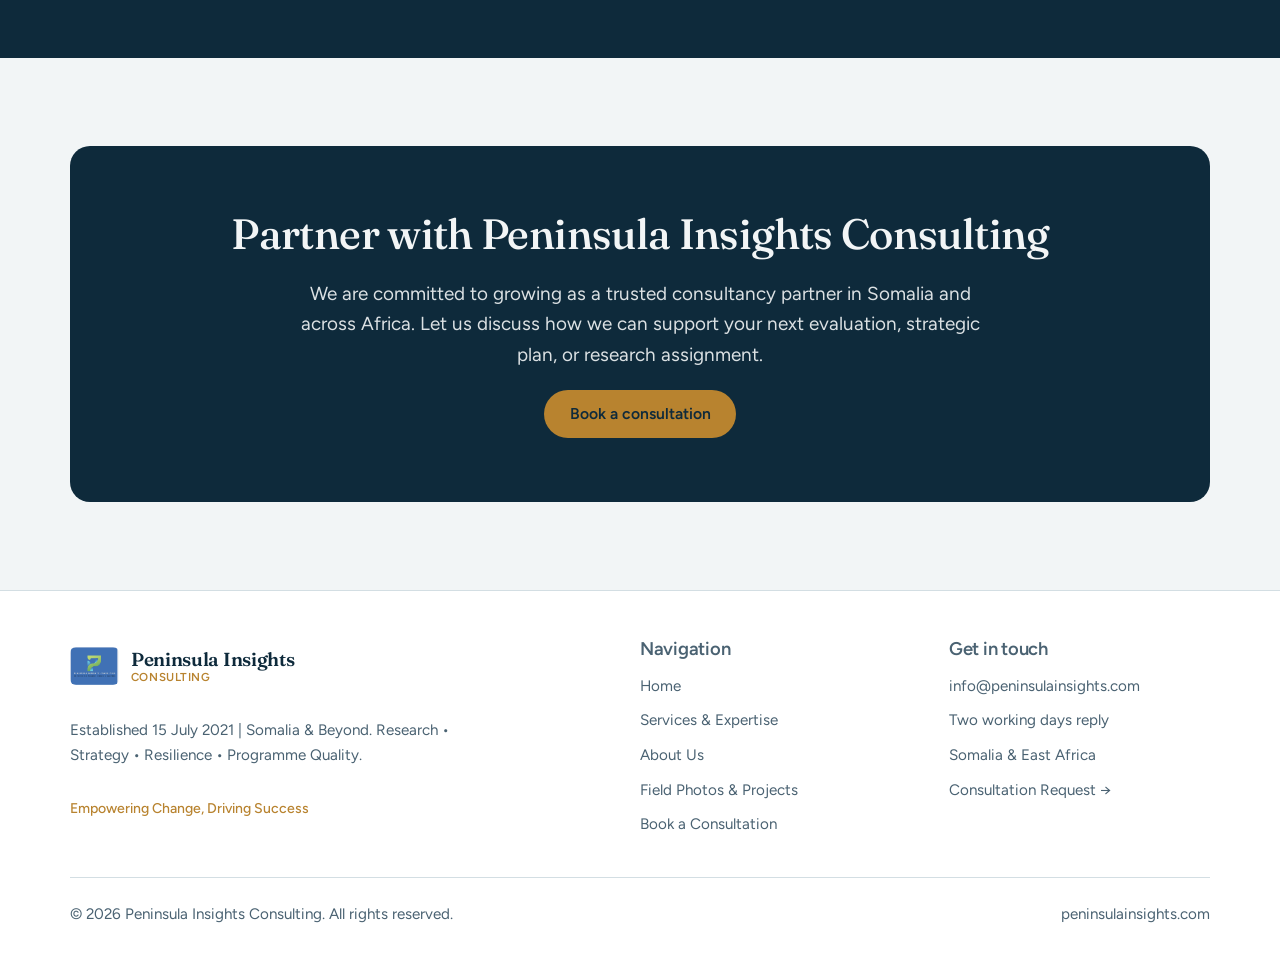
==== commit d751f9db: "Expand consultancy website profile and services Rebrand Peninsula Insights as Peninsula Insights Con" ====
--- a/about.html
+++ b/about.html
@@ -3,8 +3,8 @@
 <head>
   <meta charset="utf-8">
   <meta name="viewport" content="width=device-width, initial-scale=1, viewport-fit=cover">
-  <title>About Us | Peninsula Insights</title>
-  <meta name="description" content="Learn about Peninsula Insights, our mission, principles, and how we deliver independent strategic counsel.">
+  <title>About Us | Peninsula Insights Consulting</title>
+  <meta name="description" content="Company profile, vision, mission, and documented track record of Peninsula Insights Consulting across Somalia, Somaliland, Kenya, and Sub-Saharan Africa.">
   <link rel="preconnect" href="https://fonts.googleapis.com">
   <link rel="preconnect" href="https://fonts.gstatic.com" crossorigin>
   <link href="https://fonts.googleapis.com/css2?family=Fraunces:opsz,wght@9..144,400;9..144,500;9..144,600&family=Figtree:wght@400;500;600&display=swap" rel="stylesheet">
@@ -14,14 +14,20 @@
 
 <header>
   <div class="wrap bar">
-    <a class="brand" href="index.html">Peninsula Insights</a>
+    <a class="brand" href="index.html">
+      <img src="photos/logo.png" alt="Peninsula Insights Consulting Logo" class="brand-logo">
+      <div class="brand-text-wrap">
+        <span class="brand-title">Peninsula Insights</span>
+        <span class="brand-sub">Consulting</span>
+      </div>
+    </a>
     <button class="menu-btn" id="menuBtn" aria-expanded="false" aria-controls="nav">Menu</button>
     <nav id="nav" aria-label="Main">
       <ul>
         <li><a href="index.html">Home</a></li>
-        <li><a href="services.html">Services</a></li>
-        <li><a class="active" href="about.html">About</a></li>
-        <li><a href="gallery.html">Gallery</a></li>
+        <li><a href="services.html">Services &amp; Expertise</a></li>
+        <li><a class="active" href="about.html">About Us</a></li>
+        <li><a href="gallery.html">Field Photos &amp; Projects</a></li>
         <li><a class="btn" href="contact.html">Book a consultation</a></li>
       </ul>
     </nav>
@@ -36,100 +42,244 @@
       <path d="M85 262c18-100 120-170 235-150 90 16 140 86 118 154-16 48-64 60-90 102-26 42-92 70-150 48-70-26-125-92-113-154Z"/>
     </svg>
     <div class="wrap">
-      <span class="page-tag">About Our Consultancy</span>
-      <h1>Advice Built on Evidence, Delivered Plainly</h1>
-      <p class="lead">We work with leadership teams, institutions, and growing businesses that value independent perspective, rigorous analysis, and straight answers.</p>
-    </div>
-  </section>
-
-  <!-- Core About & Mission Section -->
+      <span class="page-tag">Company Profile &bull; Established 15 July 2021</span>
+      <h1>About Peninsula Insights Consulting</h1>
+      <p class="lead">Empowering Change, Driving Success across Somalia and beyond through rigorous research, strategy, climate resilience, and programme quality.</p>
+    </div>
+  </section>
+
+  <!-- Who We Are & Purpose Section -->
   <section>
     <div class="wrap about">
       <div class="head" style="margin: 0;">
-        <span class="gallery-badge" style="margin-bottom: 0.5rem;">Our Mission</span>
-        <h2>Why Peninsula Insights exists</h2>
-        <p class="lead" style="font-size: 1.08rem; line-height: 1.7; margin-top: 0.75rem;">
-          Modern leaders are inundated with opinions, trends, and data dashboards—yet when it comes time to make consequential choices, clarity remains scarce.
+        <span class="gallery-badge" style="margin-bottom: 0.5rem;">Who We Are</span>
+        <h2>Rooted in evidence, shaped by local realities</h2>
+        <p class="lead" style="font-size: 1.05rem; line-height: 1.7; margin-top: 0.75rem;">
+          Peninsula Insights Consulting is a development-focused consultancy established on 15 July 2021. We partner with non-governmental organizations, United Nations and donor-funded programmes, academic institutions, and public-sector actors to turn evidence, ideas, and field experience into practical solutions that improve programmes, strengthen systems, and sustain change.
         </p>
         <p style="color: var(--muted); margin-top: 1rem; line-height: 1.7;">
-          Peninsula Insights was established to cut through the noise. We believe consulting shouldn't be about endless PowerPoint decks or generic industry templates. Instead, we dive into your operational reality, test hypotheses against authentic evidence, and deliver recommendations you can actually enact next week.
+          Rooted in the realities of Somalia and the wider Sub-Saharan African context, we bring together multidisciplinary expertise in research and evaluation, strategy, programme quality, public health and nutrition, WASH, climate resilience, agriculture, and social development. We listen first, work alongside our clients, and shape every assignment around the people, places, and objectives it is meant to serve.
         </p>
-
-        <!-- Who we serve -->
-        <div class="who">
+        <p style="color: var(--muted); margin-top: 1rem; line-height: 1.7;">
+          For us, good consultancy is more than a report. It means asking the right questions, making complex issues understandable, building local capacity, and helping people use evidence to make better decisions—in fragile, drought-affected, and fast-changing settings as much as in stable ones.
+        </p>
+
+        <!-- Vision / Mission / Promise Cards -->
+        <div class="who" style="margin-top: 2rem;">
           <div>
-            <h3>Leaders</h3>
-            <p>CEOs, directors, and founders facing high-stakes decisions with lasting repercussions.</p>
+            <h3 style="color: var(--accent);">Our Vision</h3>
+            <p>To be a trusted and leading consultancy partner in Somalia and beyond, recognized for rigorous analysis, practical solutions, and a meaningful contribution to sustainable development.</p>
           </div>
           <div>
-            <h3>Institutions</h3>
-            <p>Schools, healthcare systems, and municipal bodies planning responsible long-term growth.</p>
+            <h3 style="color: var(--accent);">Our Mission</h3>
+            <p>To deliver responsive, high-quality, and context-aware consultancy services that help clients clarify priorities, strengthen performance, learn from evidence, and achieve their strategic objectives.</p>
           </div>
           <div>
-            <h3>Enterprises</h3>
-            <p>Mid-market organizations scaling operations and requiring governance structure to match.</p>
-          </div>
-        </div>
-      </div>
-
-      <!-- Principles Column -->
+            <h3 style="color: var(--accent);">Our Promise</h3>
+            <p>Insight that is useful. Advice that is practical. Partnerships that respect people and deliver lasting, measurable value.</p>
+          </div>
+        </div>
+      </div>
+
+      <!-- What Guides Our Work (Values) -->
       <div class="principles">
-        <div>
-          <h3>Independent</h3>
-          <p>We hold no financial ties to software vendors or specific delivery partners. Our counsel is shaped solely by your interests and the weight of the evidence.</p>
-        </div>
-        <div>
-          <h3>Practical</h3>
-          <p>Theoretical strategy rarely survives first contact with daily operations. Every recommendation we produce comes with specific assignments, timelines, and measurable criteria.</p>
-        </div>
-        <div>
-          <h3>Plain-spoken</h3>
-          <p>We write in clear, direct English. Our reports can be read in a single sitting without decoding consulting buzzwords.</p>
-        </div>
-        <div>
-          <h3>Discreet</h3>
-          <p>We understand the sensitivity of executive deliberations and institutional restructures. What you share with our team remains strictly confidential.</p>
-        </div>
-        <div>
-          <h3>Evidence-first</h3>
-          <p>We separate assumptions from proven facts, ensuring leadership can defend every major decision before their boards and shareholders.</p>
-        </div>
-      </div>
-    </div>
-  </section>
-
-  <!-- Photo / Visual Section -->
+        <h3 style="font-family: var(--serif); font-size: 1.6rem; margin-bottom: 0.5rem;">What Guides Our Work</h3>
+        <div>
+          <h3>Integrity and Independence</h3>
+          <p>We act honestly, protect information responsibly, and report findings objectively, fairly, and with care.</p>
+        </div>
+        <div>
+          <h3>Quality and Reliability</h3>
+          <p>We plan carefully, apply recognized international standards, and deliver work on time that clients can trust and use.</p>
+        </div>
+        <div>
+          <h3>Accountability</h3>
+          <p>We take responsibility for our contribution and keep the focus on results, learning, and the people programmes serve.</p>
+        </div>
+        <div>
+          <h3>Respect and Inclusion</h3>
+          <p>We value local knowledge, listen to diverse voices, and ensure that women, young people, persons with disabilities, and marginalized groups are meaningfully heard.</p>
+        </div>
+        <div>
+          <h3>Learning and Innovation</h3>
+          <p>We stay curious, adapt to changing contexts, and use appropriate methods, digital tools (KoboToolbox, Power BI, SPSS, STATA, R), and emerging practice.</p>
+        </div>
+        <div>
+          <h3>Partnership</h3>
+          <p>We work collaboratively with clients, local partners, government authorities, communities, and other key stakeholders.</p>
+        </div>
+      </div>
+    </div>
+  </section>
+
+  <!-- What Clients Can Expect -->
+  <section style="background: var(--surface); border-top: 1px solid var(--line); border-bottom: 1px solid var(--line);">
+    <div class="wrap">
+      <div class="head">
+        <span class="gallery-badge">Client Commitment</span>
+        <h2>What Clients Can Expect</h2>
+        <p class="lead">Every assignment is executed with methodological precision, cultural fluency, and actionable deliverables.</p>
+      </div>
+
+      <div style="display: grid; grid-template-columns: repeat(auto-fit, minmax(min(100%, 280px), 1fr)); gap: 1.5rem;">
+        <div style="background: var(--bg); border: 1px solid var(--line); border-radius: 14px; padding: 1.6rem;">
+          <h4 style="margin-bottom: 0.5rem; color: var(--ink);">Clear and agreed deliverables</h4>
+          <p style="color: var(--muted); font-size: 0.95rem;">A shared understanding of the scope, timelines, responsibilities, and outputs from the outset.</p>
+        </div>
+
+        <div style="background: var(--bg); border: 1px solid var(--line); border-radius: 14px; padding: 1.6rem;">
+          <h4 style="margin-bottom: 0.5rem; color: var(--ink);">Context-sensitive solutions</h4>
+          <p style="color: var(--muted); font-size: 0.95rem;">Recommendations that authentically reflect local conditions, capacities, risks, and institutional opportunities.</p>
+        </div>
+
+        <div style="background: var(--bg); border: 1px solid var(--line); border-radius: 14px; padding: 1.6rem;">
+          <h4 style="margin-bottom: 0.5rem; color: var(--ink);">Useful, triangulated evidence</h4>
+          <p style="color: var(--muted); font-size: 0.95rem;">Findings presented clearly, triangulated across diverse sources, and linked directly to practical implications for decision-making.</p>
+        </div>
+
+        <div style="background: var(--bg); border: 1px solid var(--line); border-radius: 14px; padding: 1.6rem;">
+          <h4 style="margin-bottom: 0.5rem; color: var(--ink);">Respectful engagement</h4>
+          <p style="color: var(--muted); font-size: 0.95rem;">Meaningful consultation and strict attention to confidentiality, informed consent, safeguarding, and inclusion.</p>
+        </div>
+
+        <div style="background: var(--bg); border: 1px solid var(--line); border-radius: 14px; padding: 1.6rem;">
+          <h4 style="margin-bottom: 0.5rem; color: var(--ink);">Capacity that remains</h4>
+          <p style="color: var(--muted); font-size: 0.95rem;">Where relevant, tools, coaching, and knowledge transfer that empower internal teams to continue the work beyond the assignment.</p>
+        </div>
+      </div>
+    </div>
+  </section>
+
+  <!-- Track Record & Selected Works Done -->
+  <section>
+    <div class="wrap">
+      <div class="head">
+        <span class="gallery-badge">Documented Track Record</span>
+        <h2>Selected Works &amp; Field Evaluations</h2>
+        <p class="lead">Our multidisciplinary team has delivered evaluations, assessments, and strategic studies for leading international organizations across Somalia, Somaliland, Kenya, and the wider region.</p>
+      </div>
+
+      <div class="works-grid">
+
+        <!-- Work 1 -->
+        <article class="work-card">
+          <div style="display: flex; justify-content: space-between; align-items: flex-start; gap: 0.5rem;">
+            <span class="work-client">World Vision Somalia</span>
+            <span class="work-dates">July 2026 – Present</span>
+          </div>
+          <h4>Health System Responsiveness Assessment (REACTS-IN Programme)</h4>
+          <p style="color: var(--muted); font-size: 0.95rem;">A mixed-methods assessment of gender-equitable nutrition, health, and SRHR services built on WHO Health System Building Blocks, WHO Health System Responsiveness Framework, and Gender Responsive Assessment Scale (GRAS), involving the Federal Ministry of Health, District Health Management Teams, and community health workers.</p>
+        </article>
+
+        <!-- Work 2 -->
+        <article class="work-card">
+          <div style="display: flex; justify-content: space-between; align-items: flex-start; gap: 0.5rem;">
+            <span class="work-client">Welthungerhilfe &amp; TASCO</span>
+            <span class="work-dates">April – June 2026</span>
+          </div>
+          <h4>Endline Evaluation: Water Supply Systems Sustainability (SOM1054)</h4>
+          <p style="color: var(--muted); font-size: 0.95rem;">Assessed the Water Systems Strengthening approach in Awdal Region, Somaliland, against OECD-DAC criteria and Theory of Change using household surveys, KIIs, FGDs, and infrastructure observation, documenting safe-water gains and women's participation in water governance.</p>
+        </article>
+
+        <!-- Work 3 -->
+        <article class="work-card">
+          <div style="display: flex; justify-content: space-between; align-items: flex-start; gap: 0.5rem;">
+            <span class="work-client">Welthungerhilfe</span>
+            <span class="work-dates">March – June 2026</span>
+          </div>
+          <h4>Midterm Evaluation: Multi-Sector Resilience, WASH &amp; NRM</h4>
+          <p style="color: var(--muted); font-size: 0.95rem;">Evaluation across Hiiraan and Galgaduud (South-Central Somalia) and Sool and Togdheer (Somaliland). Combined household surveys, KIIs, and Most Significant Change stories to assess climate-smart agriculture, value chains, and community resilience.</p>
+        </article>
+
+        <!-- Work 4 -->
+        <article class="work-card">
+          <div style="display: flex; justify-content: space-between; align-items: flex-start; gap: 0.5rem;">
+            <span class="work-client">GREDO &amp; Welthungerhilfe</span>
+            <span class="work-dates">March – May 2025</span>
+          </div>
+          <h4>Endline Evaluation: Nutrition in Emergencies (Baidoa District)</h4>
+          <p style="color: var(--muted); font-size: 0.95rem;">Evaluated emergency nutrition interventions in Baidoa District, Bay Region. Analyzed CMAM performance against SPHERE standards, compared baseline and endline results, and documented major gains in infant and young child feeding (IYCF) practices.</p>
+        </article>
+
+        <!-- Work 5 -->
+        <article class="work-card">
+          <div style="display: flex; justify-content: space-between; align-items: flex-start; gap: 0.5rem;">
+            <span class="work-client">Welthungerhilfe Somaliland</span>
+            <span class="work-dates">2023</span>
+          </div>
+          <h4>Baseline Evaluation: Women's Empowerment &amp; Maternal Nutrition</h4>
+          <p style="color: var(--muted); font-size: 0.95rem;">Designed survey methodology, trained enumerators on data protection and research ethics, supervised field data collection across Maroodi-Jeex and Togdheer, and led the multi-stakeholder validation workshop with the Ministry of Health Development.</p>
+        </article>
+
+        <!-- Work 6 -->
+        <article class="work-card">
+          <div style="display: flex; justify-content: space-between; align-items: flex-start; gap: 0.5rem;">
+            <span class="work-client">Finnish Somalia Network (FSN)</span>
+            <span class="work-dates">Sept – Oct 2022</span>
+          </div>
+          <h4>Endline Evaluation: Hiil Hooyo Maternal Healthcare Project</h4>
+          <p style="color: var(--muted); font-size: 0.95rem;">Rigorous evaluation of maternal healthcare services in Somaliland and Puntland, producing actionable evidence to improve maternal and child health facility outcomes.</p>
+        </article>
+
+        <!-- Work 7 -->
+        <article class="work-card">
+          <div style="display: flex; justify-content: space-between; align-items: flex-start; gap: 0.5rem;">
+            <span class="work-client">AMREF Kenya</span>
+            <span class="work-dates">2023 – 2024</span>
+          </div>
+          <h4>Community &amp; Facility Malaria Research Assessment</h4>
+          <p style="color: var(--muted); font-size: 0.95rem;">Western Kenya: reviewed a decade of facility malaria records, assessed health worker service quality and client satisfaction, and supported rollout of a surveillance system for essential medicines.</p>
+        </article>
+
+        <!-- Work 8 -->
+        <article class="work-card">
+          <div style="display: flex; justify-content: space-between; align-items: flex-start; gap: 0.5rem;">
+            <span class="work-client">Sanisphere Limited</span>
+            <span class="work-dates">2019 – 2024</span>
+          </div>
+          <h4>Pharmaceutical Services &amp; Healthcare Monitoring</h4>
+          <p style="color: var(--muted); font-size: 0.95rem;">Longitudinal pharmaceutical service delivery, market analysis, and customer-satisfaction tracking across lead pharmacies in Kenya and Uganda.</p>
+        </article>
+
+      </div>
+    </div>
+  </section>
+
+  <!-- Visual Field Archive Teaser -->
   <section class="deep">
     <div class="wrap">
       <div class="head">
-        <h2>Grounding our counsel in the field</h2>
-        <p class="lead">We don't advise from an ivory tower. We spend time on site with your frontline staff, your customers, and your community.</p>
-      </div>
-      <div style="display: grid; grid-template-columns: repeat(auto-fit, minmax(min(100%, 300px), 1fr)); gap: 1.5rem; margin-top: 2rem;">
+        <h2>Evidence from the Field</h2>
+        <p class="lead">View authentic field photography documenting our assessments, solar irrigation installations, and community consultations.</p>
+      </div>
+      <div style="display: grid; grid-template-columns: repeat(auto-fit, minmax(min(100%, 310px), 1fr)); gap: 1.5rem; margin-top: 2rem;">
         <div style="background: color-mix(in srgb, var(--surface) 10%, transparent); border: 1px solid color-mix(in srgb, var(--on-deep) 15%, transparent); border-radius: 14px; overflow: hidden;">
-          <img src="photos/photo3.jpg" onerror="this.onerror=null; this.src='photos/photo3.svg';" alt="Workshop alignment" style="width: 100%; aspect-ratio: 16/10; object-fit: cover;">
+          <img src="photos/solar-irrigation-system.jpeg" alt="Solar irrigation installation" style="width: 100%; aspect-ratio: 16/10; object-fit: cover;">
           <div style="padding: 1.25rem;">
-            <h4 style="color: var(--on-deep); margin-bottom: 0.35rem;">Stakeholder Workshops</h4>
-            <p style="font-size: 0.95rem;">Uniting diverse viewpoints into a coherent strategic direction.</p>
-          </div>
-        </div>
+            <h4 style="color: var(--on-deep); margin-bottom: 0.35rem;">Solar Pumping Systems</h4>
+            <p style="font-size: 0.95rem;">Renewable infrastructure powering high-volume irrigation canals in Hiran.</p>
+          </div>
+        </div>
+
         <div style="background: color-mix(in srgb, var(--surface) 10%, transparent); border: 1px solid color-mix(in srgb, var(--on-deep) 15%, transparent); border-radius: 14px; overflow: hidden;">
-          <img src="photos/photo2.jpg" onerror="this.onerror=null; this.src='photos/photo2.svg';" alt="Field research" style="width: 100%; aspect-ratio: 16/10; object-fit: cover;">
+          <img src="photos/soil-erosion-bunds.jpeg" alt="Soil erosion bunds" style="width: 100%; aspect-ratio: 16/10; object-fit: cover;">
           <div style="padding: 1.25rem;">
-            <h4 style="color: var(--on-deep); margin-bottom: 0.35rem;">Direct Field Research</h4>
-            <p style="font-size: 0.95rem;">Collecting empirical data where your business touches the real world.</p>
-          </div>
-        </div>
+            <h4 style="color: var(--on-deep); margin-bottom: 0.35rem;">Soil Conservation (Caratuurka)</h4>
+            <p style="font-size: 0.95rem;">Contour earth bunding protecting farmland against runoff in Beledweyne.</p>
+          </div>
+        </div>
+
         <div style="background: color-mix(in srgb, var(--surface) 10%, transparent); border: 1px solid color-mix(in srgb, var(--on-deep) 15%, transparent); border-radius: 14px; overflow: hidden;">
-          <img src="photos/photo4.jpg" onerror="this.onerror=null; this.src='photos/photo4.svg';" alt="Institutional advisory" style="width: 100%; aspect-ratio: 16/10; object-fit: cover;">
+          <img src="photos/beekeeping-equipment.jpeg" alt="Beekeeping equipment distribution" style="width: 100%; aspect-ratio: 16/10; object-fit: cover;">
           <div style="padding: 1.25rem;">
-            <h4 style="color: var(--on-deep); margin-bottom: 0.35rem;">Institutional Stewardship</h4>
-            <p style="font-size: 0.95rem;">Guiding governance and compliance for public and civic bodies.</p>
-          </div>
-        </div>
-      </div>
-      <div style="margin-top: 2rem; text-align: center;">
-        <a href="gallery.html" class="btn ghost" style="color: var(--on-deep); border-color: var(--on-deep);">Explore full photo archive &rarr;</a>
+            <h4 style="color: var(--on-deep); margin-bottom: 0.35rem;">Livelihood Diversification</h4>
+            <p style="font-size: 0.95rem;">Modern apiculture and honey production equipment for vulnerable households.</p>
+          </div>
+        </div>
+      </div>
+
+      <div style="margin-top: 2.5rem; text-align: center;">
+        <a href="gallery.html" class="btn" style="background: var(--accent); color: var(--accent-ink);">Explore all field photos &amp; case studies &rarr;</a>
       </div>
     </div>
   </section>
@@ -138,8 +288,8 @@
   <section>
     <div class="wrap">
       <div class="cta-banner">
-        <h2>Meet with our advisory team</h2>
-        <p class="lead" style="color: var(--on-deep); opacity: 0.9;">Book an introductory consultation to discuss your organization's priorities.</p>
+        <h2>Partner with Peninsula Insights Consulting</h2>
+        <p class="lead" style="color: var(--on-deep); opacity: 0.9;">We are committed to growing as a trusted consultancy partner in Somalia and across Africa. Let us discuss how we can support your next evaluation, strategic plan, or research assignment.</p>
         <a class="btn" href="contact.html">Book a consultation</a>
       </div>
     </div>
@@ -150,16 +300,23 @@
   <div class="wrap">
     <div class="footer-grid">
       <div class="footer-brand">
-        <a class="brand" href="index.html">Peninsula Insights</a>
-        <p>A strategic consultancy helping leadership teams, institutions, and growing businesses make clear, well-evidenced decisions.</p>
+        <a class="brand" href="index.html">
+          <img src="photos/logo.png" alt="Peninsula Insights Consulting" style="height: 38px; border-radius: 6px;">
+          <div class="brand-text-wrap">
+            <span class="brand-title">Peninsula Insights</span>
+            <span class="brand-sub">Consulting</span>
+          </div>
+        </a>
+        <p style="margin-top: 0.75rem;">Established 15 July 2021 | Somalia &amp; Beyond. Research &bull; Strategy &bull; Resilience &bull; Programme Quality.</p>
+        <p style="font-size: 0.88rem; color: var(--accent); font-weight: 500;">Empowering Change, Driving Success</p>
       </div>
       <div>
         <h4 style="margin-bottom: 0.85rem;">Navigation</h4>
         <ul class="footer-links">
           <li><a href="index.html">Home</a></li>
-          <li><a href="services.html">Services</a></li>
-          <li><a href="about.html">About Us</a></li>
-          <li><a href="gallery.html">Gallery &amp; Photos</a></li>
+          <li><a href="services.html">Services &amp; Expertise</a></li>
+          <li><a class="active" href="about.html">About Us</a></li>
+          <li><a href="gallery.html">Field Photos &amp; Projects</a></li>
           <li><a href="contact.html">Book a Consultation</a></li>
         </ul>
       </div>
@@ -168,12 +325,13 @@
         <ul class="footer-links">
           <li><a href="mailto:info@peninsulainsights.com">info@peninsulainsights.com</a></li>
           <li><span>Two working days reply</span></li>
+          <li><span>Somalia &amp; East Africa</span></li>
           <li><a href="contact.html">Consultation Request &rarr;</a></li>
         </ul>
       </div>
     </div>
     <div class="footer-bottom">
-      <span>&copy; <span class="dynamic-yr">2026</span> Peninsula Insights. All rights reserved.</span>
+      <span>&copy; <span class="dynamic-yr">2026</span> Peninsula Insights Consulting. All rights reserved.</span>
       <span>peninsulainsights.com</span>
     </div>
   </div>
--- a/css/style.css
+++ b/css/style.css
@@ -160,18 +160,157 @@
 
 .brand {
   font-family: var(--serif);
-  font-size: 1.35rem;
+  font-size: 1.25rem;
   font-weight: 600;
   text-decoration: none;
   letter-spacing: -0.015em;
   color: var(--ink);
   display: inline-flex;
   align-items: center;
-  gap: 0.5rem;
-}
-
-.brand:hover {
+  gap: 0.75rem;
+}
+
+.brand-logo {
+  height: 44px;
+  width: auto;
+  border-radius: 8px;
+  box-shadow: 0 2px 6px rgba(0, 0, 0, 0.12);
+  display: block;
+}
+
+.brand-text-wrap {
+  display: flex;
+  flex-direction: column;
+  line-height: 1.15;
+}
+
+.brand-title {
+  font-size: 1.18rem;
+  font-weight: 600;
+  color: var(--ink);
+}
+
+.brand-sub {
+  font-size: 0.72rem;
+  font-family: var(--sans);
+  font-weight: 600;
   color: var(--accent);
+  letter-spacing: 0.05em;
+  text-transform: uppercase;
+}
+
+/* Partners & Clients Strip */
+.partners-strip {
+  border-top: 1px solid var(--line);
+  border-bottom: 1px solid var(--line);
+  background: var(--surface);
+  padding: 1.5rem 0;
+}
+
+.partners-wrap {
+  display: flex;
+  align-items: center;
+  justify-content: space-between;
+  flex-wrap: wrap;
+  gap: 1.25rem 2.5rem;
+}
+
+.partners-label {
+  font-size: 0.82rem;
+  font-weight: 600;
+  text-transform: uppercase;
+  letter-spacing: 0.08em;
+  color: var(--muted);
+  white-space: nowrap;
+}
+
+.partner-names {
+  display: flex;
+  align-items: center;
+  flex-wrap: wrap;
+  gap: 1rem 2rem;
+}
+
+.partner-tag {
+  font-size: 0.95rem;
+  font-weight: 600;
+  color: var(--ink);
+  opacity: 0.75;
+  transition: opacity 0.2s;
+}
+
+.partner-tag:hover {
+  opacity: 1;
+  color: var(--accent);
+}
+
+/* Core Pillars Strip */
+.pillars-bar {
+  display: flex;
+  flex-wrap: wrap;
+  gap: 0.5rem 1rem;
+  align-items: center;
+  margin-top: 0.5rem;
+}
+
+.pillar-item {
+  display: inline-flex;
+  align-items: center;
+  gap: 0.4rem;
+  font-size: 0.85rem;
+  font-weight: 600;
+  color: var(--muted);
+  text-transform: uppercase;
+  letter-spacing: 0.05em;
+}
+
+.pillar-item::before {
+  content: "•";
+  color: var(--accent);
+  font-size: 1.2rem;
+  line-height: 0;
+}
+
+.pillar-item:first-child::before {
+  display: none;
+}
+
+/* Experience / Works Cards */
+.works-grid {
+  display: grid;
+  grid-template-columns: repeat(auto-fit, minmax(min(100%, 340px), 1fr));
+  gap: 1.5rem;
+  margin-top: 2rem;
+}
+
+.work-card {
+  background: var(--surface);
+  border: 1px solid var(--line);
+  border-radius: 14px;
+  padding: 1.75rem;
+  display: flex;
+  flex-direction: column;
+  gap: 0.85rem;
+  box-shadow: var(--card-shadow);
+  transition: transform 0.2s ease, box-shadow 0.2s ease;
+}
+
+.work-card:hover {
+  transform: translateY(-3px);
+  box-shadow: 0 10px 24px -4px rgba(14, 42, 59, 0.12);
+}
+
+.work-client {
+  font-size: 0.82rem;
+  font-weight: 700;
+  text-transform: uppercase;
+  color: var(--accent);
+  letter-spacing: 0.06em;
+}
+
+.work-dates {
+  font-size: 0.82rem;
+  color: var(--muted);
 }
 
 nav ul {
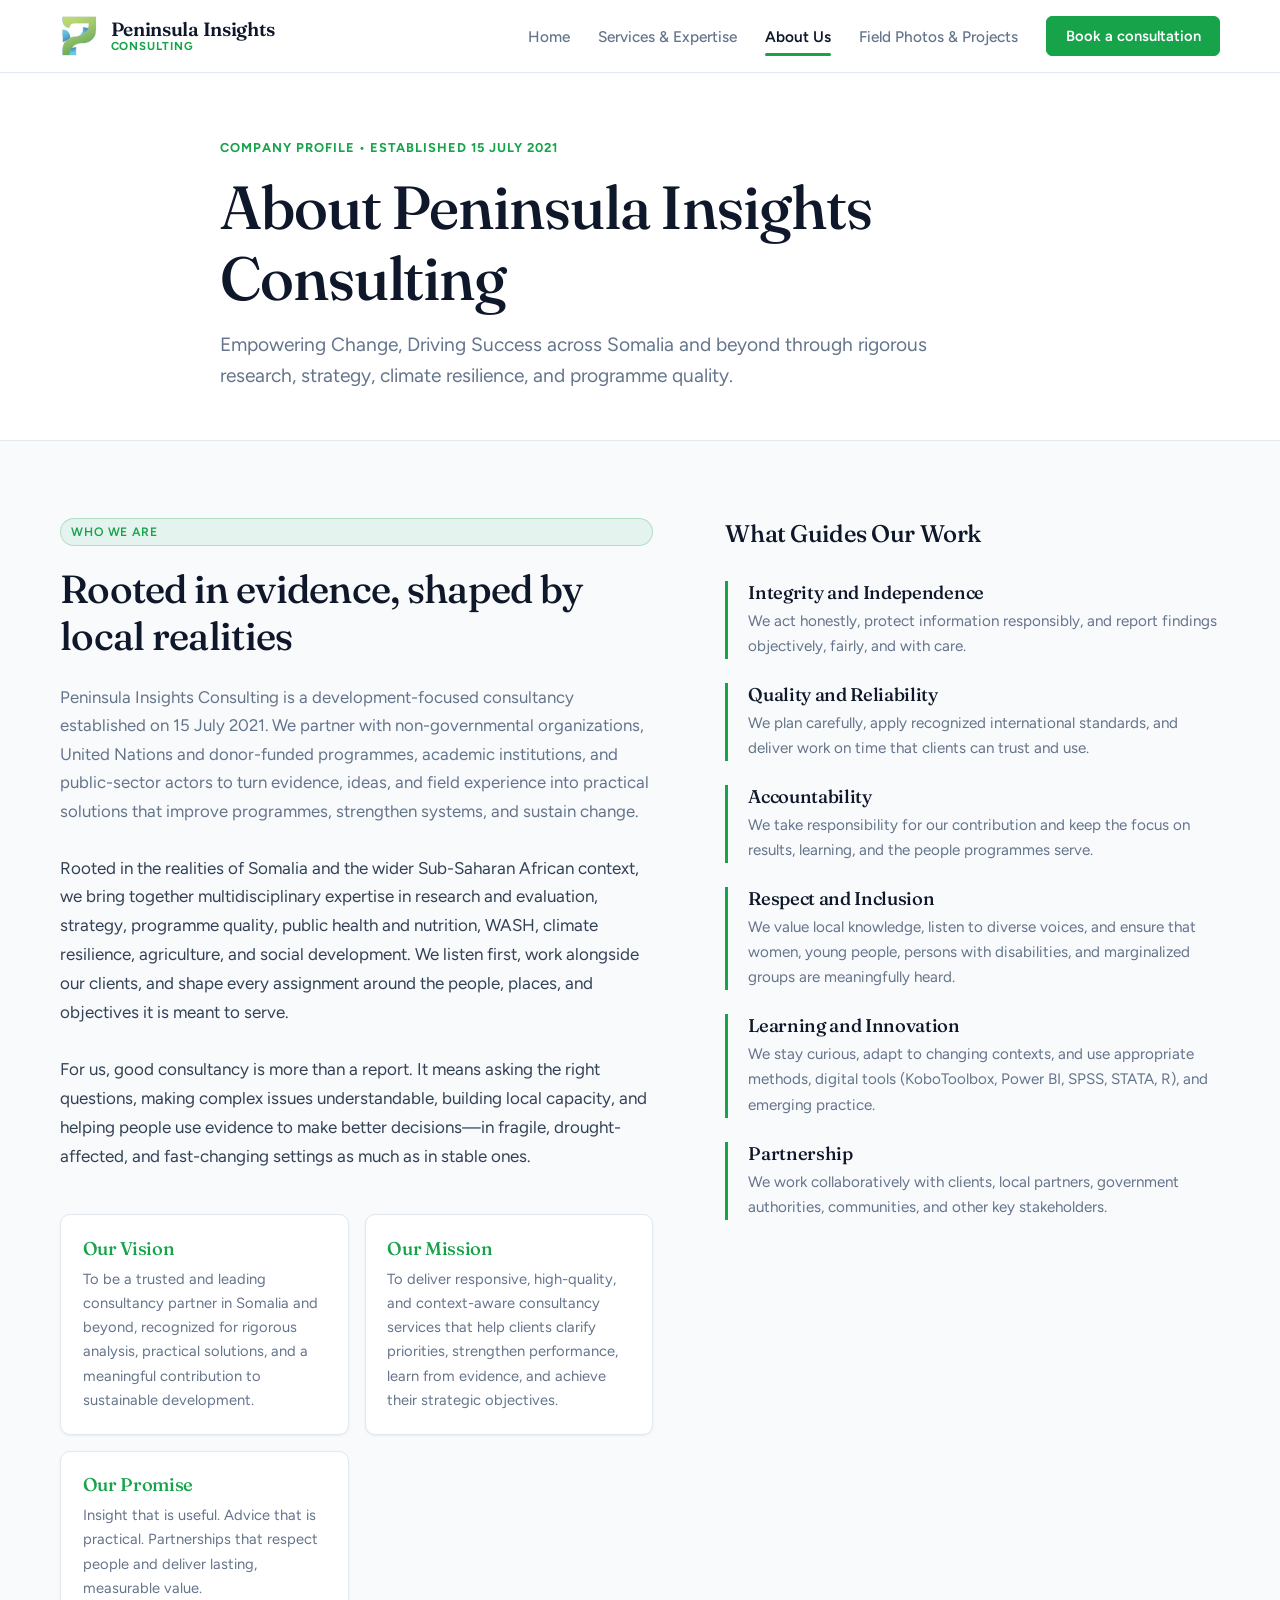
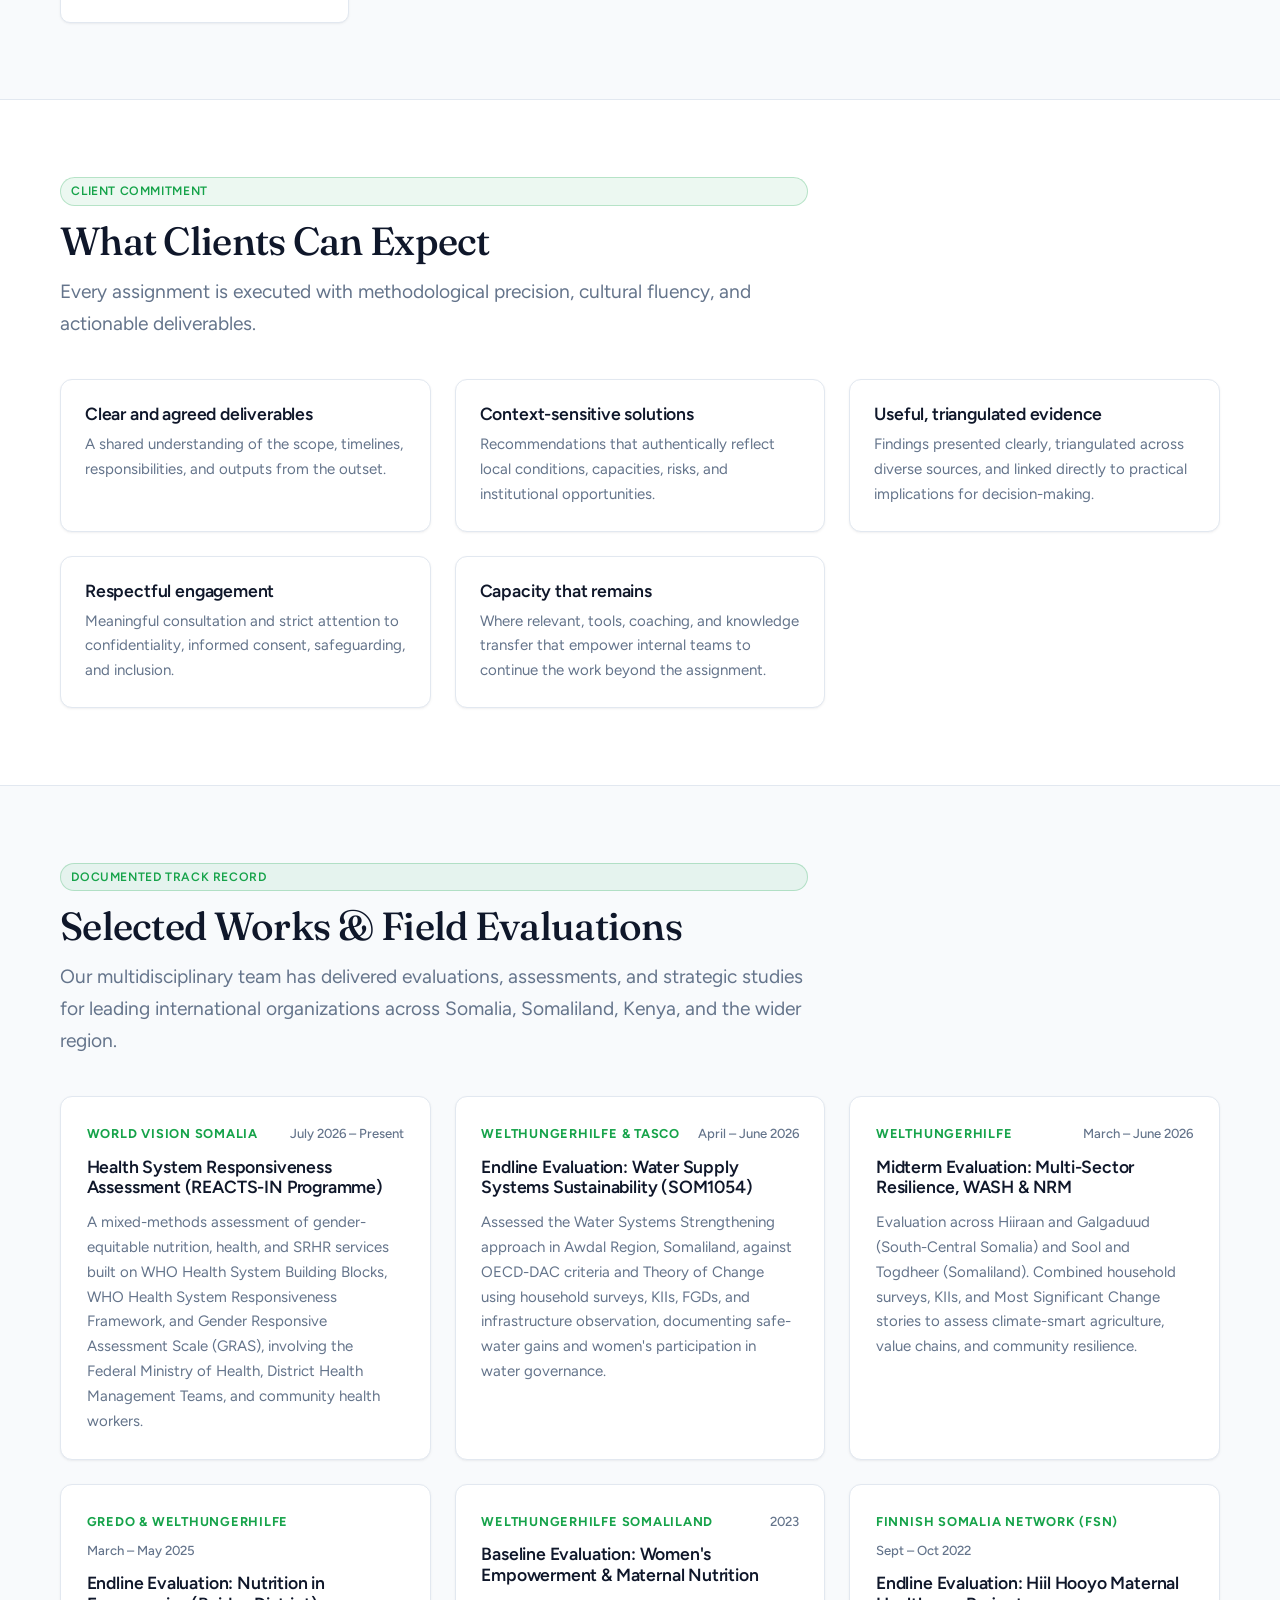
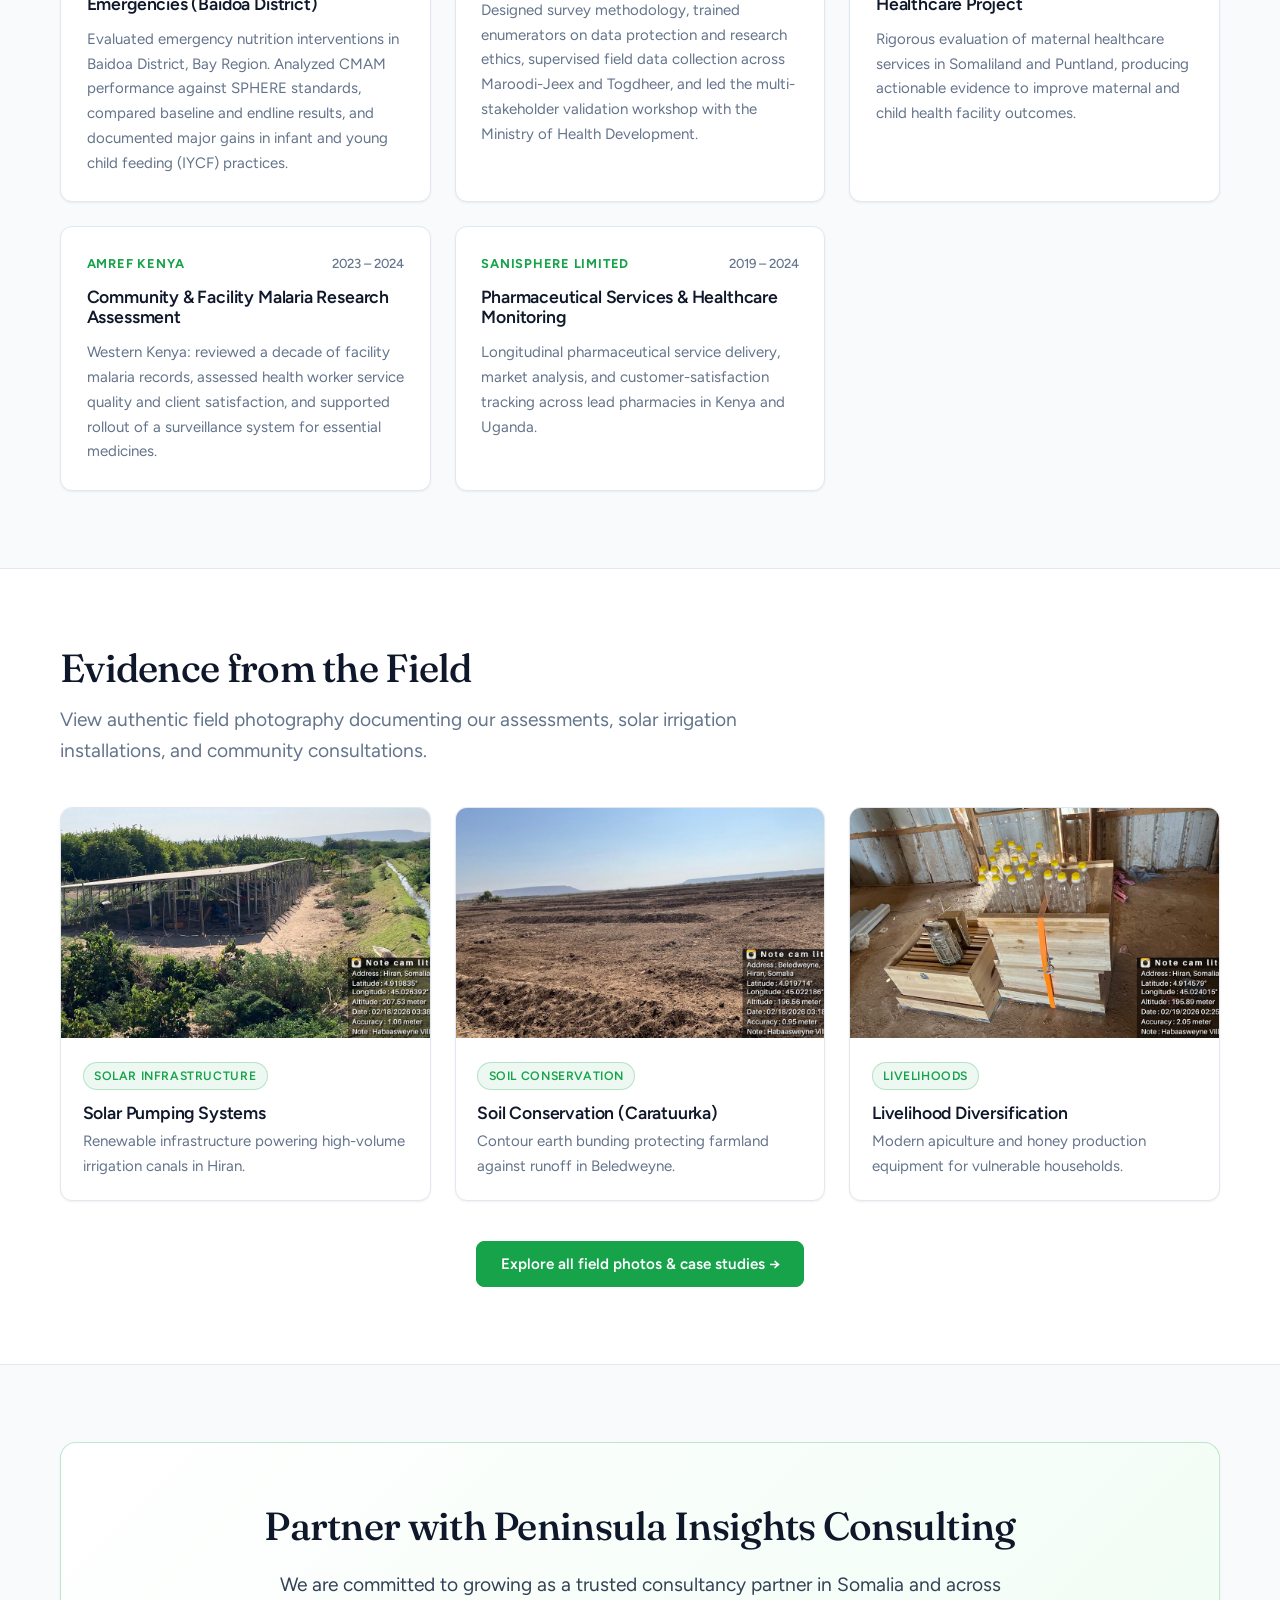
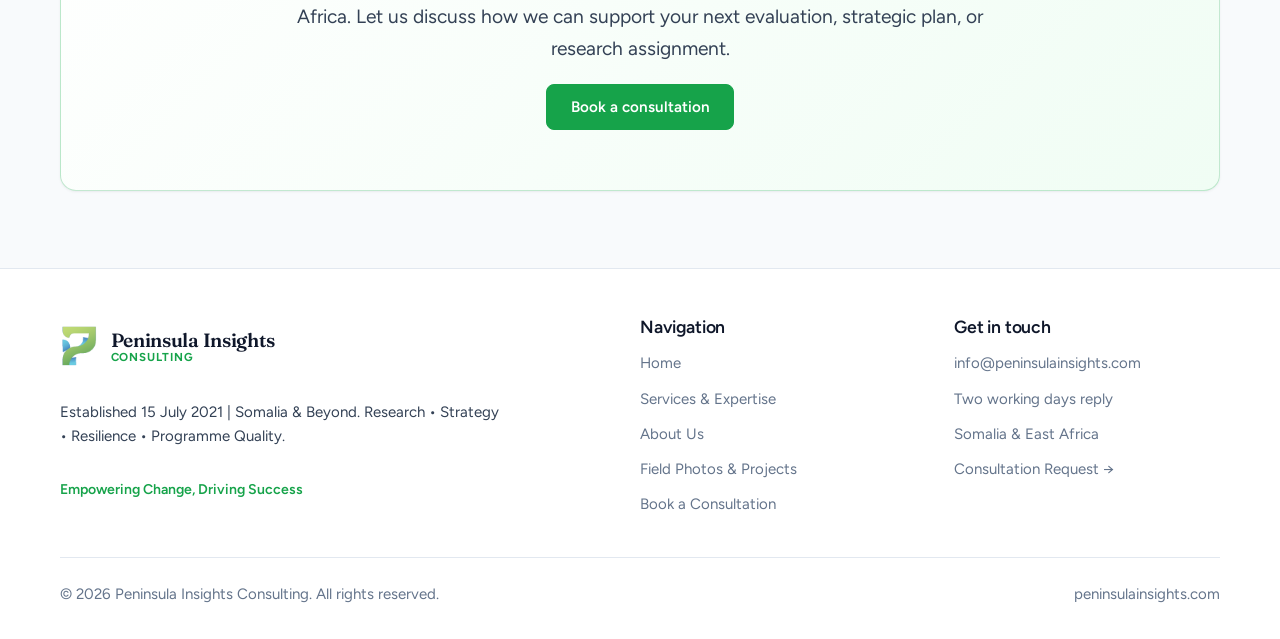
==== commit a8d718a2: "Refresh site branding and responsive light theme Update the logo and mobile navigation across pages," ====
--- a/about.html
+++ b/about.html
@@ -15,13 +15,16 @@
 <header>
   <div class="wrap bar">
     <a class="brand" href="index.html">
-      <img src="photos/logo.png" alt="Peninsula Insights Consulting Logo" class="brand-logo">
+      <img src="photos/logo-mark.png" alt="Peninsula Insights Consulting" class="brand-mark">
       <div class="brand-text-wrap">
         <span class="brand-title">Peninsula Insights</span>
         <span class="brand-sub">Consulting</span>
       </div>
     </a>
-    <button class="menu-btn" id="menuBtn" aria-expanded="false" aria-controls="nav">Menu</button>
+    <button class="menu-btn" id="menuBtn" aria-expanded="false" aria-controls="nav">
+      <svg width="20" height="20" viewBox="0 0 24 24" fill="none" stroke="currentColor" stroke-width="2.2"><line x1="3" y1="6" x2="21" y2="6"/><line x1="3" y1="12" x2="21" y2="12"/><line x1="3" y1="18" x2="21" y2="18"/></svg>
+      <span>Menu</span>
+    </button>
     <nav id="nav" aria-label="Main">
       <ul>
         <li><a href="index.html">Home</a></li>
@@ -37,10 +40,6 @@
 <main>
   <!-- Page Header -->
   <section class="page-hero">
-    <svg class="contours" viewBox="0 0 600 500" aria-hidden="true" focusable="false">
-      <path d="M40 260C60 140 190 40 330 70c110 24 180 110 150 200-20 60-80 70-110 120-30 50-110 90-190 60C90 420 30 340 40 260Z"/>
-      <path d="M85 262c18-100 120-170 235-150 90 16 140 86 118 154-16 48-64 60-90 102-26 42-92 70-150 48-70-26-125-92-113-154Z"/>
-    </svg>
     <div class="wrap">
       <span class="page-tag">Company Profile &bull; Established 15 July 2021</span>
       <h1>About Peninsula Insights Consulting</h1>
@@ -57,10 +56,10 @@
         <p class="lead" style="font-size: 1.05rem; line-height: 1.7; margin-top: 0.75rem;">
           Peninsula Insights Consulting is a development-focused consultancy established on 15 July 2021. We partner with non-governmental organizations, United Nations and donor-funded programmes, academic institutions, and public-sector actors to turn evidence, ideas, and field experience into practical solutions that improve programmes, strengthen systems, and sustain change.
         </p>
-        <p style="color: var(--muted); margin-top: 1rem; line-height: 1.7;">
+        <p style="color: var(--ink-secondary); margin-top: 1rem; line-height: 1.7;">
           Rooted in the realities of Somalia and the wider Sub-Saharan African context, we bring together multidisciplinary expertise in research and evaluation, strategy, programme quality, public health and nutrition, WASH, climate resilience, agriculture, and social development. We listen first, work alongside our clients, and shape every assignment around the people, places, and objectives it is meant to serve.
         </p>
-        <p style="color: var(--muted); margin-top: 1rem; line-height: 1.7;">
+        <p style="color: var(--ink-secondary); margin-top: 1rem; line-height: 1.7;">
           For us, good consultancy is more than a report. It means asking the right questions, making complex issues understandable, building local capacity, and helping people use evidence to make better decisions—in fragile, drought-affected, and fast-changing settings as much as in stable ones.
         </p>
 
@@ -83,7 +82,7 @@
 
       <!-- What Guides Our Work (Values) -->
       <div class="principles">
-        <h3 style="font-family: var(--serif); font-size: 1.6rem; margin-bottom: 0.5rem;">What Guides Our Work</h3>
+        <h3 style="font-family: var(--serif); font-size: 1.5rem; margin-bottom: 0.5rem;">What Guides Our Work</h3>
         <div>
           <h3>Integrity and Independence</h3>
           <p>We act honestly, protect information responsibly, and report findings objectively, fairly, and with care.</p>
@@ -113,7 +112,7 @@
   </section>
 
   <!-- What Clients Can Expect -->
-  <section style="background: var(--surface); border-top: 1px solid var(--line); border-bottom: 1px solid var(--line);">
+  <section class="section-soft">
     <div class="wrap">
       <div class="head">
         <span class="gallery-badge">Client Commitment</span>
@@ -122,29 +121,29 @@
       </div>
 
       <div style="display: grid; grid-template-columns: repeat(auto-fit, minmax(min(100%, 280px), 1fr)); gap: 1.5rem;">
-        <div style="background: var(--bg); border: 1px solid var(--line); border-radius: 14px; padding: 1.6rem;">
-          <h4 style="margin-bottom: 0.5rem; color: var(--ink);">Clear and agreed deliverables</h4>
-          <p style="color: var(--muted); font-size: 0.95rem;">A shared understanding of the scope, timelines, responsibilities, and outputs from the outset.</p>
-        </div>
-
-        <div style="background: var(--bg); border: 1px solid var(--line); border-radius: 14px; padding: 1.6rem;">
-          <h4 style="margin-bottom: 0.5rem; color: var(--ink);">Context-sensitive solutions</h4>
-          <p style="color: var(--muted); font-size: 0.95rem;">Recommendations that authentically reflect local conditions, capacities, risks, and institutional opportunities.</p>
-        </div>
-
-        <div style="background: var(--bg); border: 1px solid var(--line); border-radius: 14px; padding: 1.6rem;">
-          <h4 style="margin-bottom: 0.5rem; color: var(--ink);">Useful, triangulated evidence</h4>
-          <p style="color: var(--muted); font-size: 0.95rem;">Findings presented clearly, triangulated across diverse sources, and linked directly to practical implications for decision-making.</p>
-        </div>
-
-        <div style="background: var(--bg); border: 1px solid var(--line); border-radius: 14px; padding: 1.6rem;">
-          <h4 style="margin-bottom: 0.5rem; color: var(--ink);">Respectful engagement</h4>
-          <p style="color: var(--muted); font-size: 0.95rem;">Meaningful consultation and strict attention to confidentiality, informed consent, safeguarding, and inclusion.</p>
-        </div>
-
-        <div style="background: var(--bg); border: 1px solid var(--line); border-radius: 14px; padding: 1.6rem;">
-          <h4 style="margin-bottom: 0.5rem; color: var(--ink);">Capacity that remains</h4>
-          <p style="color: var(--muted); font-size: 0.95rem;">Where relevant, tools, coaching, and knowledge transfer that empower internal teams to continue the work beyond the assignment.</p>
+        <div style="background: var(--surface); border: 1px solid var(--line); border-radius: 12px; padding: 1.5rem; box-shadow: var(--card-shadow);">
+          <h4 style="margin-bottom: 0.45rem; color: var(--ink);">Clear and agreed deliverables</h4>
+          <p style="color: var(--muted); font-size: 0.94rem;">A shared understanding of the scope, timelines, responsibilities, and outputs from the outset.</p>
+        </div>
+
+        <div style="background: var(--surface); border: 1px solid var(--line); border-radius: 12px; padding: 1.5rem; box-shadow: var(--card-shadow);">
+          <h4 style="margin-bottom: 0.45rem; color: var(--ink);">Context-sensitive solutions</h4>
+          <p style="color: var(--muted); font-size: 0.94rem;">Recommendations that authentically reflect local conditions, capacities, risks, and institutional opportunities.</p>
+        </div>
+
+        <div style="background: var(--surface); border: 1px solid var(--line); border-radius: 12px; padding: 1.5rem; box-shadow: var(--card-shadow);">
+          <h4 style="margin-bottom: 0.45rem; color: var(--ink);">Useful, triangulated evidence</h4>
+          <p style="color: var(--muted); font-size: 0.94rem;">Findings presented clearly, triangulated across diverse sources, and linked directly to practical implications for decision-making.</p>
+        </div>
+
+        <div style="background: var(--surface); border: 1px solid var(--line); border-radius: 12px; padding: 1.5rem; box-shadow: var(--card-shadow);">
+          <h4 style="margin-bottom: 0.45rem; color: var(--ink);">Respectful engagement</h4>
+          <p style="color: var(--muted); font-size: 0.94rem;">Meaningful consultation and strict attention to confidentiality, informed consent, safeguarding, and inclusion.</p>
+        </div>
+
+        <div style="background: var(--surface); border: 1px solid var(--line); border-radius: 12px; padding: 1.5rem; box-shadow: var(--card-shadow);">
+          <h4 style="margin-bottom: 0.45rem; color: var(--ink);">Capacity that remains</h4>
+          <p style="color: var(--muted); font-size: 0.94rem;">Where relevant, tools, coaching, and knowledge transfer that empower internal teams to continue the work beyond the assignment.</p>
         </div>
       </div>
     </div>
@@ -163,123 +162,126 @@
 
         <!-- Work 1 -->
         <article class="work-card">
-          <div style="display: flex; justify-content: space-between; align-items: flex-start; gap: 0.5rem;">
+          <div style="display: flex; justify-content: space-between; align-items: flex-start; gap: 0.5rem; flex-wrap: wrap;">
             <span class="work-client">World Vision Somalia</span>
             <span class="work-dates">July 2026 – Present</span>
           </div>
           <h4>Health System Responsiveness Assessment (REACTS-IN Programme)</h4>
-          <p style="color: var(--muted); font-size: 0.95rem;">A mixed-methods assessment of gender-equitable nutrition, health, and SRHR services built on WHO Health System Building Blocks, WHO Health System Responsiveness Framework, and Gender Responsive Assessment Scale (GRAS), involving the Federal Ministry of Health, District Health Management Teams, and community health workers.</p>
+          <p style="color: var(--muted); font-size: 0.94rem;">A mixed-methods assessment of gender-equitable nutrition, health, and SRHR services built on WHO Health System Building Blocks, WHO Health System Responsiveness Framework, and Gender Responsive Assessment Scale (GRAS), involving the Federal Ministry of Health, District Health Management Teams, and community health workers.</p>
         </article>
 
         <!-- Work 2 -->
         <article class="work-card">
-          <div style="display: flex; justify-content: space-between; align-items: flex-start; gap: 0.5rem;">
+          <div style="display: flex; justify-content: space-between; align-items: flex-start; gap: 0.5rem; flex-wrap: wrap;">
             <span class="work-client">Welthungerhilfe &amp; TASCO</span>
             <span class="work-dates">April – June 2026</span>
           </div>
           <h4>Endline Evaluation: Water Supply Systems Sustainability (SOM1054)</h4>
-          <p style="color: var(--muted); font-size: 0.95rem;">Assessed the Water Systems Strengthening approach in Awdal Region, Somaliland, against OECD-DAC criteria and Theory of Change using household surveys, KIIs, FGDs, and infrastructure observation, documenting safe-water gains and women's participation in water governance.</p>
+          <p style="color: var(--muted); font-size: 0.94rem;">Assessed the Water Systems Strengthening approach in Awdal Region, Somaliland, against OECD-DAC criteria and Theory of Change using household surveys, KIIs, FGDs, and infrastructure observation, documenting safe-water gains and women's participation in water governance.</p>
         </article>
 
         <!-- Work 3 -->
         <article class="work-card">
-          <div style="display: flex; justify-content: space-between; align-items: flex-start; gap: 0.5rem;">
+          <div style="display: flex; justify-content: space-between; align-items: flex-start; gap: 0.5rem; flex-wrap: wrap;">
             <span class="work-client">Welthungerhilfe</span>
             <span class="work-dates">March – June 2026</span>
           </div>
           <h4>Midterm Evaluation: Multi-Sector Resilience, WASH &amp; NRM</h4>
-          <p style="color: var(--muted); font-size: 0.95rem;">Evaluation across Hiiraan and Galgaduud (South-Central Somalia) and Sool and Togdheer (Somaliland). Combined household surveys, KIIs, and Most Significant Change stories to assess climate-smart agriculture, value chains, and community resilience.</p>
+          <p style="color: var(--muted); font-size: 0.94rem;">Evaluation across Hiiraan and Galgaduud (South-Central Somalia) and Sool and Togdheer (Somaliland). Combined household surveys, KIIs, and Most Significant Change stories to assess climate-smart agriculture, value chains, and community resilience.</p>
         </article>
 
         <!-- Work 4 -->
         <article class="work-card">
-          <div style="display: flex; justify-content: space-between; align-items: flex-start; gap: 0.5rem;">
+          <div style="display: flex; justify-content: space-between; align-items: flex-start; gap: 0.5rem; flex-wrap: wrap;">
             <span class="work-client">GREDO &amp; Welthungerhilfe</span>
             <span class="work-dates">March – May 2025</span>
           </div>
           <h4>Endline Evaluation: Nutrition in Emergencies (Baidoa District)</h4>
-          <p style="color: var(--muted); font-size: 0.95rem;">Evaluated emergency nutrition interventions in Baidoa District, Bay Region. Analyzed CMAM performance against SPHERE standards, compared baseline and endline results, and documented major gains in infant and young child feeding (IYCF) practices.</p>
+          <p style="color: var(--muted); font-size: 0.94rem;">Evaluated emergency nutrition interventions in Baidoa District, Bay Region. Analyzed CMAM performance against SPHERE standards, compared baseline and endline results, and documented major gains in infant and young child feeding (IYCF) practices.</p>
         </article>
 
         <!-- Work 5 -->
         <article class="work-card">
-          <div style="display: flex; justify-content: space-between; align-items: flex-start; gap: 0.5rem;">
+          <div style="display: flex; justify-content: space-between; align-items: flex-start; gap: 0.5rem; flex-wrap: wrap;">
             <span class="work-client">Welthungerhilfe Somaliland</span>
             <span class="work-dates">2023</span>
           </div>
           <h4>Baseline Evaluation: Women's Empowerment &amp; Maternal Nutrition</h4>
-          <p style="color: var(--muted); font-size: 0.95rem;">Designed survey methodology, trained enumerators on data protection and research ethics, supervised field data collection across Maroodi-Jeex and Togdheer, and led the multi-stakeholder validation workshop with the Ministry of Health Development.</p>
+          <p style="color: var(--muted); font-size: 0.94rem;">Designed survey methodology, trained enumerators on data protection and research ethics, supervised field data collection across Maroodi-Jeex and Togdheer, and led the multi-stakeholder validation workshop with the Ministry of Health Development.</p>
         </article>
 
         <!-- Work 6 -->
         <article class="work-card">
-          <div style="display: flex; justify-content: space-between; align-items: flex-start; gap: 0.5rem;">
+          <div style="display: flex; justify-content: space-between; align-items: flex-start; gap: 0.5rem; flex-wrap: wrap;">
             <span class="work-client">Finnish Somalia Network (FSN)</span>
             <span class="work-dates">Sept – Oct 2022</span>
           </div>
           <h4>Endline Evaluation: Hiil Hooyo Maternal Healthcare Project</h4>
-          <p style="color: var(--muted); font-size: 0.95rem;">Rigorous evaluation of maternal healthcare services in Somaliland and Puntland, producing actionable evidence to improve maternal and child health facility outcomes.</p>
+          <p style="color: var(--muted); font-size: 0.94rem;">Rigorous evaluation of maternal healthcare services in Somaliland and Puntland, producing actionable evidence to improve maternal and child health facility outcomes.</p>
         </article>
 
         <!-- Work 7 -->
         <article class="work-card">
-          <div style="display: flex; justify-content: space-between; align-items: flex-start; gap: 0.5rem;">
+          <div style="display: flex; justify-content: space-between; align-items: flex-start; gap: 0.5rem; flex-wrap: wrap;">
             <span class="work-client">AMREF Kenya</span>
             <span class="work-dates">2023 – 2024</span>
           </div>
           <h4>Community &amp; Facility Malaria Research Assessment</h4>
-          <p style="color: var(--muted); font-size: 0.95rem;">Western Kenya: reviewed a decade of facility malaria records, assessed health worker service quality and client satisfaction, and supported rollout of a surveillance system for essential medicines.</p>
+          <p style="color: var(--muted); font-size: 0.94rem;">Western Kenya: reviewed a decade of facility malaria records, assessed health worker service quality and client satisfaction, and supported rollout of a surveillance system for essential medicines.</p>
         </article>
 
         <!-- Work 8 -->
         <article class="work-card">
-          <div style="display: flex; justify-content: space-between; align-items: flex-start; gap: 0.5rem;">
+          <div style="display: flex; justify-content: space-between; align-items: flex-start; gap: 0.5rem; flex-wrap: wrap;">
             <span class="work-client">Sanisphere Limited</span>
             <span class="work-dates">2019 – 2024</span>
           </div>
           <h4>Pharmaceutical Services &amp; Healthcare Monitoring</h4>
-          <p style="color: var(--muted); font-size: 0.95rem;">Longitudinal pharmaceutical service delivery, market analysis, and customer-satisfaction tracking across lead pharmacies in Kenya and Uganda.</p>
-        </article>
-
-      </div>
-    </div>
-  </section>
-
-  <!-- Visual Field Archive Teaser -->
-  <section class="deep">
+          <p style="color: var(--muted); font-size: 0.94rem;">Longitudinal pharmaceutical service delivery, market analysis, and customer-satisfaction tracking across lead pharmacies in Kenya and Uganda.</p>
+        </article>
+
+      </div>
+    </div>
+  </section>
+
+  <!-- Visual Field Archive Teaser (Light cards) -->
+  <section class="section-soft">
     <div class="wrap">
       <div class="head">
         <h2>Evidence from the Field</h2>
         <p class="lead">View authentic field photography documenting our assessments, solar irrigation installations, and community consultations.</p>
       </div>
       <div style="display: grid; grid-template-columns: repeat(auto-fit, minmax(min(100%, 310px), 1fr)); gap: 1.5rem; margin-top: 2rem;">
-        <div style="background: color-mix(in srgb, var(--surface) 10%, transparent); border: 1px solid color-mix(in srgb, var(--on-deep) 15%, transparent); border-radius: 14px; overflow: hidden;">
+        <div class="gallery-card">
           <img src="photos/solar-irrigation-system.jpeg" alt="Solar irrigation installation" style="width: 100%; aspect-ratio: 16/10; object-fit: cover;">
-          <div style="padding: 1.25rem;">
-            <h4 style="color: var(--on-deep); margin-bottom: 0.35rem;">Solar Pumping Systems</h4>
-            <p style="font-size: 0.95rem;">Renewable infrastructure powering high-volume irrigation canals in Hiran.</p>
-          </div>
-        </div>
-
-        <div style="background: color-mix(in srgb, var(--surface) 10%, transparent); border: 1px solid color-mix(in srgb, var(--on-deep) 15%, transparent); border-radius: 14px; overflow: hidden;">
+          <div style="padding: 1.35rem;">
+            <span class="gallery-badge" style="margin-bottom: 0.4rem;">Solar Infrastructure</span>
+            <h4 style="margin-bottom: 0.35rem; margin-top: 0.4rem;">Solar Pumping Systems</h4>
+            <p style="font-size: 0.94rem; color: var(--muted);">Renewable infrastructure powering high-volume irrigation canals in Hiran.</p>
+          </div>
+        </div>
+
+        <div class="gallery-card">
           <img src="photos/soil-erosion-bunds.jpeg" alt="Soil erosion bunds" style="width: 100%; aspect-ratio: 16/10; object-fit: cover;">
-          <div style="padding: 1.25rem;">
-            <h4 style="color: var(--on-deep); margin-bottom: 0.35rem;">Soil Conservation (Caratuurka)</h4>
-            <p style="font-size: 0.95rem;">Contour earth bunding protecting farmland against runoff in Beledweyne.</p>
-          </div>
-        </div>
-
-        <div style="background: color-mix(in srgb, var(--surface) 10%, transparent); border: 1px solid color-mix(in srgb, var(--on-deep) 15%, transparent); border-radius: 14px; overflow: hidden;">
+          <div style="padding: 1.35rem;">
+            <span class="gallery-badge" style="margin-bottom: 0.4rem;">Soil Conservation</span>
+            <h4 style="margin-bottom: 0.35rem; margin-top: 0.4rem;">Soil Conservation (Caratuurka)</h4>
+            <p style="font-size: 0.94rem; color: var(--muted);">Contour earth bunding protecting farmland against runoff in Beledweyne.</p>
+          </div>
+        </div>
+
+        <div class="gallery-card">
           <img src="photos/beekeeping-equipment.jpeg" alt="Beekeeping equipment distribution" style="width: 100%; aspect-ratio: 16/10; object-fit: cover;">
-          <div style="padding: 1.25rem;">
-            <h4 style="color: var(--on-deep); margin-bottom: 0.35rem;">Livelihood Diversification</h4>
-            <p style="font-size: 0.95rem;">Modern apiculture and honey production equipment for vulnerable households.</p>
+          <div style="padding: 1.35rem;">
+            <span class="gallery-badge" style="margin-bottom: 0.4rem;">Livelihoods</span>
+            <h4 style="margin-bottom: 0.35rem; margin-top: 0.4rem;">Livelihood Diversification</h4>
+            <p style="font-size: 0.94rem; color: var(--muted);">Modern apiculture and honey production equipment for vulnerable households.</p>
           </div>
         </div>
       </div>
 
       <div style="margin-top: 2.5rem; text-align: center;">
-        <a href="gallery.html" class="btn" style="background: var(--accent); color: var(--accent-ink);">Explore all field photos &amp; case studies &rarr;</a>
+        <a href="gallery.html" class="btn">Explore all field photos &amp; case studies &rarr;</a>
       </div>
     </div>
   </section>
@@ -289,7 +291,7 @@
     <div class="wrap">
       <div class="cta-banner">
         <h2>Partner with Peninsula Insights Consulting</h2>
-        <p class="lead" style="color: var(--on-deep); opacity: 0.9;">We are committed to growing as a trusted consultancy partner in Somalia and across Africa. Let us discuss how we can support your next evaluation, strategic plan, or research assignment.</p>
+        <p class="lead">We are committed to growing as a trusted consultancy partner in Somalia and across Africa. Let us discuss how we can support your next evaluation, strategic plan, or research assignment.</p>
         <a class="btn" href="contact.html">Book a consultation</a>
       </div>
     </div>
@@ -301,14 +303,14 @@
     <div class="footer-grid">
       <div class="footer-brand">
         <a class="brand" href="index.html">
-          <img src="photos/logo.png" alt="Peninsula Insights Consulting" style="height: 38px; border-radius: 6px;">
+          <img src="photos/logo-mark.png" alt="Peninsula Insights Consulting" class="brand-mark">
           <div class="brand-text-wrap">
             <span class="brand-title">Peninsula Insights</span>
             <span class="brand-sub">Consulting</span>
           </div>
         </a>
         <p style="margin-top: 0.75rem;">Established 15 July 2021 | Somalia &amp; Beyond. Research &bull; Strategy &bull; Resilience &bull; Programme Quality.</p>
-        <p style="font-size: 0.88rem; color: var(--accent); font-weight: 500;">Empowering Change, Driving Success</p>
+        <p style="font-size: 0.88rem; color: var(--accent); font-weight: 600;">Empowering Change, Driving Success</p>
       </div>
       <div>
         <h4 style="margin-bottom: 0.85rem;">Navigation</h4>
--- a/css/style.css
+++ b/css/style.css
@@ -1,56 +1,47 @@
+/* ==========================================================================
+   Peninsula Insights Consulting - Modern Corporate Light Theme & Responsive CSS
+   ========================================================================== */
+
 :root {
-  --bg: #F2F5F6;
+  /* Crisp, Executive Light Palette */
+  --bg: #F8FAFC;
   --surface: #FFFFFF;
-  --surface-alt: #E8EFF2;
-  --ink: #0E2A3B;
-  --muted: #4A6272;
-  --line: #D3DEE3;
-  --deep: #0E2A3B;
-  --on-deep: #F2F5F6;
-  --accent: #B8832F;
-  --accent-ink: #0E2A3B;
-  --focus: #1D6FA3;
-  --card-shadow: 0 4px 20px -4px rgba(14, 42, 59, 0.08);
+  --surface-alt: #F1F5F9;
+  --surface-soft: #F8FAFC;
+  --ink: #0F172A;
+  --ink-secondary: #334155;
+  --muted: #64748B;
+  --line: #E2E8F0;
+  --line-strong: #CBD5E1;
+  
+  /* Brand Accents (Derived directly from official green/blue logo) */
+  --accent: #16A34A;
+  --accent-hover: #15803D;
+  --accent-ink: #FFFFFF;
+  --accent-soft: rgba(22, 163, 74, 0.08);
+  --accent-border: rgba(22, 163, 74, 0.25);
+  
+  --brand-blue: #2563EB;
+  --brand-blue-hover: #1D4ED8;
+  --brand-blue-soft: rgba(37, 99, 235, 0.08);
+  
+  --focus: #2563EB;
+  --card-shadow: 0 1px 3px 0 rgba(15, 23, 42, 0.05), 0 1px 2px -1px rgba(15, 23, 42, 0.05);
+  --card-shadow-hover: 0 12px 24px -4px rgba(15, 23, 42, 0.08), 0 4px 8px -2px rgba(15, 23, 42, 0.04);
+  
+  /* Typography */
   --serif: "Fraunces", Georgia, "Times New Roman", serif;
   --sans: "Figtree", system-ui, -apple-system, "Segoe UI", Roboto, sans-serif;
+  
   color-scheme: light;
   box-sizing: border-box;
-  padding-top: env(safe-area-inset-top, 0px);
-  padding-bottom: env(safe-area-inset-bottom, 0px);
-}
-
+}
+
+/* Force clean light theme across all devices and OS preferences */
 @media (prefers-color-scheme: dark) {
-  :root:not([data-theme="light"]) {
-    --bg: #0A1B26;
-    --surface: #102635;
-    --surface-alt: #163245;
-    --ink: #E8EFF2;
-    --muted: #9FB4C0;
-    --line: #22404F;
-    --deep: #07141D;
-    --on-deep: #E8EFF2;
-    --accent: #D9A24A;
-    --accent-ink: #07141D;
-    --focus: #6FB6E3;
-    --card-shadow: 0 4px 24px -4px rgba(0, 0, 0, 0.4);
-    color-scheme: dark;
-  }
-}
-
-:root[data-theme="dark"] {
-  --bg: #0A1B26;
-  --surface: #102635;
-  --surface-alt: #163245;
-  --ink: #E8EFF2;
-  --muted: #9FB4C0;
-  --line: #22404F;
-  --deep: #07141D;
-  --on-deep: #E8EFF2;
-  --accent: #D9A24A;
-  --accent-ink: #07141D;
-  --focus: #6FB6E3;
-  --card-shadow: 0 4px 24px -4px rgba(0, 0, 0, 0.4);
-  color-scheme: dark;
+  :root {
+    color-scheme: light;
+  }
 }
 
 *, *::before, *::after {
@@ -58,8 +49,10 @@
 }
 
 html {
-  scroll-padding-top: calc(env(safe-area-inset-top, 0px) + 76px);
+  scroll-padding-top: calc(env(safe-area-inset-top, 0px) + 80px);
   scroll-behavior: smooth;
+  overflow-x: hidden;
+  width: 100%;
 }
 
 body {
@@ -70,23 +63,28 @@
   font-size: 1.0625rem;
   line-height: 1.65;
   -webkit-font-smoothing: antialiased;
+  -moz-osx-font-smoothing: grayscale;
   display: flex;
   flex-direction: column;
   min-height: 100vh;
+  width: 100%;
+  overflow-x: hidden;
 }
 
 main {
   flex: 1 0 auto;
+  width: 100%;
 }
 
 img, svg {
   max-width: 100%;
+  height: auto;
   display: block;
 }
 
 a {
   color: inherit;
-  transition: color 0.15s ease;
+  transition: color 0.15s ease, background-color 0.15s ease, border-color 0.15s ease;
 }
 
 :focus-visible {
@@ -96,86 +94,95 @@
 }
 
 .wrap {
-  width: min(1140px, 100% - 2.5rem);
+  width: min(1160px, 100% - 2.5rem);
   margin-inline: auto;
 }
 
-h1, h2, h3, h4 {
+@media (max-width: 640px) {
+  .wrap {
+    width: calc(100% - 1.75rem);
+  }
+}
+
+/* Typography */
+h1, h2, h3, h4, h5 {
   font-family: var(--serif);
   font-weight: 500;
-  line-height: 1.15;
-  letter-spacing: -0.015em;
+  line-height: 1.18;
+  letter-spacing: -0.018em;
   margin: 0;
+  color: var(--ink);
 }
 
 h1 {
-  font-size: clamp(2.35rem, 5.6vw, 4.2rem);
-  font-weight: 400;
+  font-size: clamp(2.1rem, 5vw, 3.8rem);
+  font-weight: 500;
 }
 
 h2 {
-  font-size: clamp(1.85rem, 3.8vw, 2.65rem);
+  font-size: clamp(1.65rem, 3.5vw, 2.45rem);
 }
 
 h3 {
-  font-size: 1.35rem;
-  line-height: 1.25;
+  font-size: clamp(1.2rem, 2.2vw, 1.4rem);
+  line-height: 1.3;
 }
 
 h4 {
-  font-size: 1.15rem;
+  font-size: 1.1rem;
   font-family: var(--sans);
   font-weight: 600;
+  letter-spacing: -0.01em;
 }
 
 p {
   margin: 0;
+  color: var(--ink-secondary);
 }
 
 .lead {
-  font-size: 1.18rem;
-  color: var(--muted);
-  max-width: 58ch;
-  line-height: 1.6;
-}
-
-/* Header & Navigation */
+  font-size: clamp(1.05rem, 2vw, 1.2rem);
+  color: var(--muted);
+  max-width: 62ch;
+  line-height: 1.65;
+}
+
+/* ==========================================================================
+   Header & Navigation (Fully Responsive)
+   ========================================================================== */
 header {
   position: sticky;
   top: 0;
-  z-index: 100;
-  background: color-mix(in srgb, var(--bg) 92%, transparent);
+  z-index: 1000;
+  background: rgba(255, 255, 255, 0.94);
   backdrop-filter: blur(12px);
   -webkit-backdrop-filter: blur(12px);
   border-bottom: 1px solid var(--line);
+  box-shadow: 0 1px 3px rgba(0, 0, 0, 0.02);
 }
 
 .bar {
   display: flex;
   align-items: center;
   justify-content: space-between;
-  gap: 1.5rem;
+  gap: 1.25rem;
   min-height: 72px;
 }
 
 .brand {
   font-family: var(--serif);
-  font-size: 1.25rem;
-  font-weight: 600;
   text-decoration: none;
-  letter-spacing: -0.015em;
-  color: var(--ink);
   display: inline-flex;
   align-items: center;
   gap: 0.75rem;
-}
-
-.brand-logo {
-  height: 44px;
+  flex-shrink: 0;
+}
+
+.brand-mark {
+  height: 42px;
   width: auto;
-  border-radius: 8px;
-  box-shadow: 0 2px 6px rgba(0, 0, 0, 0.12);
   display: block;
+  flex-shrink: 0;
 }
 
 .brand-text-wrap {
@@ -185,137 +192,24 @@
 }
 
 .brand-title {
-  font-size: 1.18rem;
+  font-size: 1.2rem;
   font-weight: 600;
   color: var(--ink);
+  letter-spacing: -0.015em;
 }
 
 .brand-sub {
   font-size: 0.72rem;
   font-family: var(--sans);
-  font-weight: 600;
+  font-weight: 700;
   color: var(--accent);
-  letter-spacing: 0.05em;
+  letter-spacing: 0.08em;
   text-transform: uppercase;
 }
 
-/* Partners & Clients Strip */
-.partners-strip {
-  border-top: 1px solid var(--line);
-  border-bottom: 1px solid var(--line);
-  background: var(--surface);
-  padding: 1.5rem 0;
-}
-
-.partners-wrap {
-  display: flex;
-  align-items: center;
-  justify-content: space-between;
-  flex-wrap: wrap;
-  gap: 1.25rem 2.5rem;
-}
-
-.partners-label {
-  font-size: 0.82rem;
-  font-weight: 600;
-  text-transform: uppercase;
-  letter-spacing: 0.08em;
-  color: var(--muted);
-  white-space: nowrap;
-}
-
-.partner-names {
-  display: flex;
-  align-items: center;
-  flex-wrap: wrap;
-  gap: 1rem 2rem;
-}
-
-.partner-tag {
-  font-size: 0.95rem;
-  font-weight: 600;
-  color: var(--ink);
-  opacity: 0.75;
-  transition: opacity 0.2s;
-}
-
-.partner-tag:hover {
-  opacity: 1;
-  color: var(--accent);
-}
-
-/* Core Pillars Strip */
-.pillars-bar {
-  display: flex;
-  flex-wrap: wrap;
-  gap: 0.5rem 1rem;
-  align-items: center;
-  margin-top: 0.5rem;
-}
-
-.pillar-item {
-  display: inline-flex;
-  align-items: center;
-  gap: 0.4rem;
-  font-size: 0.85rem;
-  font-weight: 600;
-  color: var(--muted);
-  text-transform: uppercase;
-  letter-spacing: 0.05em;
-}
-
-.pillar-item::before {
-  content: "•";
-  color: var(--accent);
-  font-size: 1.2rem;
-  line-height: 0;
-}
-
-.pillar-item:first-child::before {
-  display: none;
-}
-
-/* Experience / Works Cards */
-.works-grid {
-  display: grid;
-  grid-template-columns: repeat(auto-fit, minmax(min(100%, 340px), 1fr));
-  gap: 1.5rem;
-  margin-top: 2rem;
-}
-
-.work-card {
-  background: var(--surface);
-  border: 1px solid var(--line);
-  border-radius: 14px;
-  padding: 1.75rem;
-  display: flex;
-  flex-direction: column;
-  gap: 0.85rem;
-  box-shadow: var(--card-shadow);
-  transition: transform 0.2s ease, box-shadow 0.2s ease;
-}
-
-.work-card:hover {
-  transform: translateY(-3px);
-  box-shadow: 0 10px 24px -4px rgba(14, 42, 59, 0.12);
-}
-
-.work-client {
-  font-size: 0.82rem;
-  font-weight: 700;
-  text-transform: uppercase;
-  color: var(--accent);
-  letter-spacing: 0.06em;
-}
-
-.work-dates {
-  font-size: 0.82rem;
-  color: var(--muted);
-}
-
 nav ul {
   display: flex;
-  gap: 1.6rem;
+  gap: 1.75rem;
   list-style: none;
   margin: 0;
   padding: 0;
@@ -325,11 +219,10 @@
 nav a {
   text-decoration: none;
   font-weight: 500;
-  font-size: 0.98rem;
+  font-size: 0.96rem;
   color: var(--muted);
   position: relative;
   padding: 0.35rem 0;
-  transition: color 0.15s ease;
 }
 
 nav a:hover {
@@ -347,148 +240,180 @@
   bottom: -4px;
   left: 0;
   right: 0;
-  height: 2px;
+  height: 2.5px;
   background: var(--accent);
   border-radius: 2px;
 }
 
+/* Buttons */
 .btn {
   display: inline-flex;
   align-items: center;
   justify-content: center;
   gap: 0.5rem;
-  min-height: 48px;
-  padding: 0.75rem 1.6rem;
-  border-radius: 999px;
+  min-height: 46px;
+  padding: 0.7rem 1.45rem;
+  border-radius: 8px;
   background: var(--accent);
   color: var(--accent-ink);
-  font: 600 0.98rem var(--sans);
+  font: 600 0.95rem var(--sans);
   text-decoration: none;
-  border: 0;
+  border: 1px solid var(--accent);
   cursor: pointer;
-  transition: transform 0.15s ease, filter 0.15s ease, background 0.15s ease;
+  transition: transform 0.15s ease, background-color 0.15s ease, box-shadow 0.15s ease;
   white-space: nowrap;
 }
 
 .btn:hover {
-  filter: brightness(1.08);
-  transform: translateY(-1px);
+  background: var(--accent-hover);
+  border-color: var(--accent-hover);
+  color: #FFFFFF;
+  box-shadow: 0 4px 12px rgba(22, 163, 74, 0.25);
 }
 
 .btn.ghost {
-  background: transparent;
-  color: var(--ink);
-  border: 1.5px solid var(--ink);
+  background: var(--surface);
+  color: var(--ink);
+  border: 1.5px solid var(--line-strong);
 }
 
 .btn.ghost:hover {
-  background: color-mix(in srgb, var(--ink) 8%, transparent);
+  background: var(--surface-alt);
+  border-color: var(--ink);
+  color: var(--ink);
+  box-shadow: 0 2px 8px rgba(15, 23, 42, 0.08);
 }
 
 .btn.sm {
+  min-height: 38px;
+  padding: 0.45rem 1rem;
+  font-size: 0.88rem;
+  border-radius: 6px;
+}
+
+nav .btn {
   min-height: 40px;
   padding: 0.45rem 1.15rem;
+  border-radius: 6px;
   font-size: 0.92rem;
-}
-
-nav .btn {
-  min-height: 42px;
-  padding: 0.45rem 1.25rem;
-  color: var(--accent-ink);
 }
 
 nav a.btn.active::after {
   display: none;
 }
 
+/* Mobile Menu Toggle */
 .menu-btn {
   display: none;
-  background: none;
+  background: var(--surface);
   border: 1.5px solid var(--line);
   color: var(--ink);
-  border-radius: 10px;
-  min-height: 44px;
-  padding: 0 1rem;
-  font: 500 0.98rem var(--sans);
+  border-radius: 8px;
+  min-height: 42px;
+  padding: 0 0.95rem;
+  font: 600 0.92rem var(--sans);
   cursor: pointer;
-}
-
-@media (max-width: 860px) {
+  align-items: center;
+  gap: 0.4rem;
+}
+
+.menu-btn:hover {
+  background: var(--surface-alt);
+}
+
+@media (max-width: 900px) {
   .menu-btn {
     display: inline-flex;
-    align-items: center;
-    justify-content: center;
-  }
+  }
+  
   nav {
     position: absolute;
     left: 0;
     right: 0;
     top: 100%;
-    background: var(--bg);
+    background: var(--surface);
     border-bottom: 1px solid var(--line);
     display: none;
-    box-shadow: 0 8px 24px rgba(0, 0, 0, 0.08);
-  }
+    box-shadow: 0 16px 32px rgba(15, 23, 42, 0.1);
+  }
+  
   nav.open {
     display: block;
-  }
+    animation: navSlide 0.2s ease-out;
+  }
+  
+  @keyframes navSlide {
+    from { opacity: 0; transform: translateY(-8px); }
+    to { opacity: 1; transform: translateY(0); }
+  }
+  
   nav ul {
     flex-direction: column;
     align-items: stretch;
     gap: 0;
     padding: 0.75rem 1.25rem 1.5rem;
   }
+  
   nav li a {
     display: block;
     padding: 0.9rem 0;
+    font-size: 1.05rem;
     border-bottom: 1px solid var(--line);
   }
+  
   nav a.active::after {
     display: none;
   }
+  
   nav a.active {
     color: var(--accent);
   }
+  
   nav li:last-child {
-    padding-top: 0.85rem;
-  }
+    padding-top: 1rem;
+  }
+  
   nav li:last-child a {
     border: 0;
     text-align: center;
-  }
-}
-
-/* Hero Section */
+    padding: 0.75rem;
+  }
+}
+
+/* ==========================================================================
+   Hero Section
+   ========================================================================== */
 .hero {
   position: relative;
   overflow: hidden;
-  padding: clamp(3.5rem, 8vw, 6.5rem) 0 clamp(3rem, 7vw, 5.5rem);
+  background: linear-gradient(180deg, #FFFFFF 0%, var(--bg) 100%);
+  padding: clamp(3rem, 7vw, 5.5rem) 0 clamp(2.5rem, 6vw, 4.5rem);
+  border-bottom: 1px solid var(--line);
 }
 
 .hero .wrap {
   position: relative;
   z-index: 1;
   display: grid;
-  gap: 1.75rem;
-  max-width: 860px;
-  margin-left: max(1.25rem, calc((100% - 1140px) / 2));
+  gap: 1.5rem;
+  max-width: 880px;
 }
 
 .hero-actions {
   display: flex;
   flex-wrap: wrap;
-  gap: 0.9rem;
+  gap: 0.85rem;
   margin-top: 0.5rem;
 }
 
 .contours {
   position: absolute;
-  right: -6%;
+  right: -5%;
   top: 50%;
   transform: translateY(-50%);
-  width: min(60%, 720px);
+  width: min(55%, 680px);
   color: var(--accent);
-  opacity: 0.45;
+  opacity: 0.18;
   pointer-events: none;
 }
 
@@ -500,62 +425,22 @@
 
 @media (max-width: 860px) {
   .contours {
-    width: 120%;
-    right: -40%;
-    top: auto;
-    bottom: -8%;
-    transform: none;
-    opacity: 0.25;
-  }
-}
-
-.hero-line {
-  animation: rise 0.85s cubic-bezier(0.2, 0.7, 0.2, 1) both;
-}
-
-@keyframes rise {
-  from {
-    opacity: 0;
-    transform: translateY(14px);
-  }
-  to {
-    opacity: 1;
-    transform: none;
-  }
-}
-
-.draw path {
-  stroke-dasharray: 1600;
-  stroke-dashoffset: 1600;
-  animation: draw 3.2s ease-out forwards;
-}
-
-.draw path:nth-child(2) { animation-delay: 0.25s; }
-.draw path:nth-child(3) { animation-delay: 0.5s; }
-.draw path:nth-child(4) { animation-delay: 0.75s; }
-.draw path:nth-child(5) { animation-delay: 1s; }
-
-@keyframes draw {
-  to {
-    stroke-dashoffset: 0;
-  }
-}
-
-/* Page Banner / Header for Subpages */
+    display: none;
+  }
+}
+
+/* Subpage Hero / Banner */
 .page-hero {
   position: relative;
-  padding: clamp(3rem, 6vw, 4.75rem) 0 clamp(2.5rem, 5vw, 3.5rem);
+  padding: clamp(2.5rem, 5vw, 4rem) 0 clamp(2rem, 4vw, 3rem);
   background: var(--surface);
   border-bottom: 1px solid var(--line);
-  overflow: hidden;
 }
 
 .page-hero .wrap {
-  position: relative;
-  z-index: 1;
-  display: grid;
-  gap: 1rem;
-  max-width: 820px;
+  display: grid;
+  gap: 0.85rem;
+  max-width: 840px;
 }
 
 .page-tag {
@@ -563,85 +448,208 @@
   align-items: center;
   gap: 0.4rem;
   text-transform: uppercase;
-  font-size: 0.82rem;
-  font-weight: 600;
+  font-size: 0.8rem;
+  font-weight: 700;
   letter-spacing: 0.08em;
   color: var(--accent);
 }
 
-.page-hero .contours {
-  opacity: 0.22;
-  right: -10%;
-  width: min(50%, 540px);
-}
-
-/* Sections */
+/* ==========================================================================
+   Partners & Collaborations Strip
+   ========================================================================== */
+.partners-strip {
+  border-bottom: 1px solid var(--line);
+  background: var(--surface);
+  padding: 1.35rem 0;
+}
+
+.partners-wrap {
+  display: flex;
+  align-items: center;
+  justify-content: space-between;
+  flex-wrap: wrap;
+  gap: 1rem 2rem;
+}
+
+.partners-label {
+  font-size: 0.8rem;
+  font-weight: 700;
+  text-transform: uppercase;
+  letter-spacing: 0.08em;
+  color: var(--muted);
+  white-space: nowrap;
+}
+
+.partner-names {
+  display: flex;
+  align-items: center;
+  flex-wrap: wrap;
+  gap: 0.75rem 1.75rem;
+}
+
+.partner-tag {
+  font-size: 0.92rem;
+  font-weight: 600;
+  color: var(--ink-secondary);
+  background: var(--surface-alt);
+  padding: 0.35rem 0.75rem;
+  border-radius: 6px;
+  border: 1px solid var(--line);
+  transition: all 0.15s ease;
+}
+
+.partner-tag:hover {
+  background: var(--surface);
+  border-color: var(--accent);
+  color: var(--accent);
+}
+
+/* Pillars bar */
+.pillars-bar {
+  display: flex;
+  flex-wrap: wrap;
+  gap: 0.4rem 0.85rem;
+  align-items: center;
+}
+
+.pillar-item {
+  display: inline-flex;
+  align-items: center;
+  gap: 0.4rem;
+  font-size: 0.85rem;
+  font-weight: 600;
+  color: var(--ink-secondary);
+  text-transform: uppercase;
+  letter-spacing: 0.05em;
+}
+
+.pillar-item::before {
+  content: "•";
+  color: var(--accent);
+  font-size: 1.1rem;
+}
+
+.pillar-item:first-child::before {
+  display: none;
+}
+
+/* ==========================================================================
+   Sections & Layout
+   ========================================================================== */
 section {
-  padding: clamp(3.5rem, 7vw, 5.5rem) 0;
+  padding: clamp(3rem, 6vw, 5rem) 0;
 }
 
 .head {
   display: grid;
-  gap: 0.85rem;
-  margin-bottom: 2.75rem;
-  max-width: 65ch;
-}
-
-.head.centered {
-  margin-inline: auto;
-  text-align: center;
-}
-
-.head.centered .lead {
-  margin-inline: auto;
-}
-
-/* Services */
+  gap: 0.75rem;
+  margin-bottom: 2.5rem;
+  max-width: 68ch;
+}
+
+/* Clean Light Sections (Replacing former dark blue .deep blocks) */
+.deep, .section-soft {
+  background: var(--surface);
+  color: var(--ink);
+  border-top: 1px solid var(--line);
+  border-bottom: 1px solid var(--line);
+}
+
+.deep .head h2, .deep h3 {
+  color: var(--ink);
+}
+
+.deep .lead, .deep p {
+  color: var(--ink-secondary);
+}
+
+/* 5-Step Methodology */
+.steps {
+  list-style: none;
+  margin: 0;
+  padding: 0;
+  display: grid;
+  gap: 0;
+  counter-reset: s;
+  max-width: 860px;
+}
+
+.steps li {
+  counter-increment: s;
+  display: grid;
+  grid-template-columns: 3.2rem 1fr;
+  gap: 1.25rem;
+  padding: 1.6rem 0;
+  border-top: 1px solid var(--line);
+}
+
+.steps li:first-child {
+  border-top: 2px solid var(--line-strong);
+}
+
+.steps li::before {
+  content: "0" counter(s);
+  font-family: var(--serif);
+  font-size: 1.8rem;
+  line-height: 1;
+  color: var(--accent);
+  font-weight: 600;
+}
+
+.steps h3 {
+  margin-bottom: 0.35rem;
+  font-size: 1.25rem;
+}
+
+/* ==========================================================================
+   Services Grid & Detailed Practice Cards
+   ========================================================================== */
 .services {
   display: grid;
-  grid-template-columns: repeat(auto-fit, minmax(min(100%, 310px), 1fr));
-  gap: 0;
-  border-top: 1px solid var(--line);
+  grid-template-columns: repeat(auto-fit, minmax(min(100%, 320px), 1fr));
+  gap: 1.75rem;
 }
 
 .service {
-  padding: 2.25rem 1.75rem 2.25rem 0;
-  border-bottom: 1px solid var(--line);
+  background: var(--surface);
+  border: 1px solid var(--line);
+  border-radius: 12px;
+  padding: 1.75rem;
   display: grid;
   gap: 0.85rem;
   align-content: start;
+  box-shadow: var(--card-shadow);
+  transition: transform 0.2s ease, box-shadow 0.2s ease, border-color 0.2s ease;
+}
+
+.service:hover {
+  transform: translateY(-3px);
+  box-shadow: var(--card-shadow-hover);
+  border-color: var(--accent-border);
 }
 
 .service p {
   color: var(--muted);
+  font-size: 0.98rem;
 }
 
 .service-link {
   font-weight: 600;
-  color: var(--ink);
+  color: var(--accent);
   text-decoration: none;
   display: inline-flex;
   align-items: center;
   gap: 0.35rem;
   margin-top: 0.5rem;
+  font-size: 0.92rem;
 }
 
 .service-link:hover {
-  color: var(--accent);
-}
-
-@media (min-width: 900px) {
-  .service {
-    border-bottom: 0;
-    padding-right: 2.25rem;
-  }
-  .service + .service {
-    padding-left: 2.25rem;
-    border-left: 1px solid var(--line);
-  }
-}
-
-/* Detailed Services Cards for services.html */
+  color: var(--accent-hover);
+  text-decoration: underline;
+}
+
+/* Detailed Practice Cards on services.html */
 .services-detailed {
   display: grid;
   gap: 2rem;
@@ -650,14 +658,14 @@
 .service-card {
   background: var(--surface);
   border: 1px solid var(--line);
-  border-radius: 16px;
-  padding: clamp(1.75rem, 4vw, 2.75rem);
-  display: grid;
-  gap: 1.5rem;
+  border-radius: 14px;
+  padding: clamp(1.5rem, 4vw, 2.5rem);
+  display: grid;
+  gap: 1.75rem;
   box-shadow: var(--card-shadow);
 }
 
-@media (min-width: 860px) {
+@media (min-width: 880px) {
   .service-card {
     grid-template-columns: 1fr 1.35fr;
     gap: 3.5rem;
@@ -670,14 +678,15 @@
   padding: 0;
   margin: 1.25rem 0 0;
   display: grid;
-  gap: 0.75rem;
+  gap: 0.85rem;
 }
 
 .service-features li {
   display: flex;
   align-items: flex-start;
   gap: 0.75rem;
-  color: var(--muted);
+  color: var(--ink-secondary);
+  font-size: 0.98rem;
 }
 
 .service-features svg {
@@ -686,65 +695,26 @@
   color: var(--accent);
 }
 
-/* Dark Section / Approach */
-.deep {
-  background: var(--deep);
-  color: var(--on-deep);
-}
-
-.deep .lead, .deep p {
-  color: color-mix(in srgb, var(--on-deep) 78%, transparent);
-}
-
-.steps {
-  list-style: none;
-  margin: 0;
-  padding: 0;
-  display: grid;
-  gap: 0;
-  counter-reset: s;
-  max-width: 840px;
-}
-
-.steps li {
-  counter-increment: s;
-  display: grid;
-  grid-template-columns: 3.4rem 1fr;
-  gap: 1.25rem;
-  padding: 1.75rem 0;
-  border-top: 1px solid color-mix(in srgb, var(--on-deep) 22%, transparent);
-}
-
-.steps li::before {
-  content: counter(s);
-  font-family: var(--serif);
-  font-size: 2.2rem;
-  line-height: 1;
-  color: var(--accent);
-}
-
-.steps h3 {
-  margin-bottom: 0.4rem;
-}
-
-/* About Layout */
+/* ==========================================================================
+   About Components & Values
+   ========================================================================== */
 .about {
   display: grid;
-  gap: 2.75rem;
+  gap: 2.5rem;
   grid-template-columns: 1fr;
 }
 
 @media (min-width: 900px) {
   .about {
-    grid-template-columns: 1.15fr 1fr;
-    gap: 5rem;
+    grid-template-columns: 1.2fr 1fr;
+    gap: 4.5rem;
     align-items: start;
   }
 }
 
 .principles {
   display: grid;
-  gap: 1.6rem;
+  gap: 1.5rem;
 }
 
 .principles div {
@@ -752,87 +722,134 @@
   border-left: 3px solid var(--accent);
 }
 
+.principles h3 {
+  font-size: 1.15rem;
+  margin-bottom: 0.25rem;
+}
+
 .principles p {
   color: var(--muted);
-  margin-top: 0.35rem;
+  font-size: 0.95rem;
 }
 
 .who {
   display: grid;
-  grid-template-columns: repeat(auto-fit, minmax(min(100%, 230px), 1fr));
+  grid-template-columns: repeat(auto-fit, minmax(min(100%, 220px), 1fr));
   gap: 1rem;
-  margin-top: 2.5rem;
+  margin-top: 2rem;
 }
 
 .who div {
   background: var(--surface);
   border: 1px solid var(--line);
-  border-radius: 14px;
-  padding: 1.5rem;
+  border-radius: 10px;
+  padding: 1.35rem;
   box-shadow: var(--card-shadow);
 }
 
+.who h3 {
+  font-size: 1.15rem;
+  margin-bottom: 0.35rem;
+}
+
 .who p {
   color: var(--muted);
-  font-size: 0.98rem;
-  margin-top: 0.4rem;
-}
-
-/* =========================================
-   PHOTO GALLERY SECTION & COMPONENTS
-   ========================================= */
+  font-size: 0.92rem;
+}
+
+/* Track Record Works Grid */
+.works-grid {
+  display: grid;
+  grid-template-columns: repeat(auto-fit, minmax(min(100%, 340px), 1fr));
+  gap: 1.5rem;
+  margin-top: 2rem;
+}
+
+.work-card {
+  background: var(--surface);
+  border: 1px solid var(--line);
+  border-radius: 12px;
+  padding: 1.6rem;
+  display: flex;
+  flex-direction: column;
+  gap: 0.75rem;
+  box-shadow: var(--card-shadow);
+  transition: transform 0.2s ease, box-shadow 0.2s ease;
+}
+
+.work-card:hover {
+  transform: translateY(-2px);
+  box-shadow: var(--card-shadow-hover);
+  border-color: var(--accent-border);
+}
+
+.work-client {
+  font-size: 0.8rem;
+  font-weight: 700;
+  text-transform: uppercase;
+  color: var(--accent);
+  letter-spacing: 0.06em;
+}
+
+.work-dates {
+  font-size: 0.82rem;
+  color: var(--muted);
+  font-weight: 500;
+}
+
+/* ==========================================================================
+   Photo Gallery Grid & Lightbox
+   ========================================================================== */
 .gallery-section {
-  padding: clamp(3.5rem, 7vw, 5.5rem) 0;
+  padding: clamp(2.5rem, 5vw, 4.5rem) 0;
 }
 
 .gallery-filters {
   display: flex;
   flex-wrap: wrap;
-  gap: 0.6rem;
-  margin-bottom: 2.5rem;
+  gap: 0.5rem;
+  margin-bottom: 2rem;
 }
 
 .filter-btn {
   background: var(--surface);
   border: 1px solid var(--line);
   color: var(--muted);
-  padding: 0.5rem 1.15rem;
+  padding: 0.5rem 1.1rem;
   border-radius: 999px;
-  font: 500 0.92rem var(--sans);
+  font: 500 0.9rem var(--sans);
   cursor: pointer;
   transition: all 0.15s ease;
 }
 
 .filter-btn:hover {
   color: var(--ink);
-  border-color: var(--muted);
+  border-color: var(--line-strong);
 }
 
 .filter-btn.active {
   background: var(--ink);
-  color: var(--surface);
+  color: #FFFFFF;
   border-color: var(--ink);
 }
 
-:root[data-theme="dark"] .filter-btn.active,
-@media (prefers-color-scheme: dark) {
-  :root:not([data-theme="light"]) .filter-btn.active {
-    background: var(--accent);
-    color: var(--accent-ink);
-    border-color: var(--accent);
-  }
-}
-
 .gallery-grid {
   display: grid;
   grid-template-columns: repeat(auto-fill, minmax(min(100%, 340px), 1fr));
-  gap: 2rem;
+  gap: 1.75rem;
+}
+
+@media (max-width: 640px) {
+  .gallery-grid {
+    grid-template-columns: 1fr;
+    gap: 1.25rem;
+  }
 }
 
 .gallery-card {
   background: var(--surface);
   border: 1px solid var(--line);
-  border-radius: 16px;
+  border-radius: 12px;
   overflow: hidden;
   box-shadow: var(--card-shadow);
   display: flex;
@@ -842,8 +859,8 @@
 
 .gallery-card:hover {
   transform: translateY(-4px);
-  box-shadow: 0 12px 30px -6px rgba(14, 42, 59, 0.14);
-  border-color: color-mix(in srgb, var(--accent) 50%, var(--line));
+  box-shadow: var(--card-shadow-hover);
+  border-color: var(--accent-border);
 }
 
 .gallery-img-container {
@@ -859,18 +876,18 @@
   width: 100%;
   height: 100%;
   object-fit: cover;
-  transition: transform 0.4s ease;
+  transition: transform 0.35s ease;
 }
 
 .gallery-card:hover .gallery-img {
-  transform: scale(1.04);
+  transform: scale(1.03);
 }
 
 .gallery-expand-hint {
   position: absolute;
   bottom: 0.75rem;
   right: 0.75rem;
-  background: rgba(14, 42, 59, 0.75);
+  background: rgba(15, 23, 42, 0.8);
   backdrop-filter: blur(4px);
   color: #FFFFFF;
   padding: 0.3rem 0.65rem;
@@ -882,7 +899,6 @@
   gap: 0.35rem;
   opacity: 0;
   transition: opacity 0.2s ease;
-  pointer-events: none;
 }
 
 .gallery-img-container:hover .gallery-expand-hint {
@@ -890,11 +906,11 @@
 }
 
 .gallery-content {
-  padding: 1.5rem 1.6rem 1.75rem;
+  padding: 1.35rem 1.45rem 1.5rem;
   display: flex;
   flex-direction: column;
   flex-grow: 1;
-  gap: 0.75rem;
+  gap: 0.65rem;
 }
 
 .gallery-meta {
@@ -906,36 +922,37 @@
 
 .gallery-badge {
   display: inline-block;
-  font-size: 0.78rem;
+  font-size: 0.76rem;
   font-weight: 600;
   text-transform: uppercase;
   letter-spacing: 0.05em;
   padding: 0.2rem 0.65rem;
   border-radius: 999px;
-  background: color-mix(in srgb, var(--accent) 15%, transparent);
+  background: var(--accent-soft);
   color: var(--accent);
+  border: 1px solid var(--accent-border);
 }
 
 .gallery-date {
-  font-size: 0.82rem;
+  font-size: 0.8rem;
   color: var(--muted);
 }
 
 .gallery-title {
-  font-size: 1.25rem;
+  font-size: 1.2rem;
   line-height: 1.3;
 }
 
 .gallery-desc {
   color: var(--muted);
-  font-size: 0.95rem;
+  font-size: 0.94rem;
   line-height: 1.6;
   margin: 0;
 }
 
 .gallery-footer-action {
   margin-top: auto;
-  padding-top: 1rem;
+  padding-top: 0.85rem;
   border-top: 1px solid var(--line);
   display: flex;
   align-items: center;
@@ -947,7 +964,7 @@
   border: 0;
   padding: 0;
   color: var(--accent);
-  font: 600 0.92rem var(--sans);
+  font: 600 0.9rem var(--sans);
   cursor: pointer;
   display: inline-flex;
   align-items: center;
@@ -955,6 +972,7 @@
 }
 
 .gallery-view-btn:hover {
+  color: var(--accent-hover);
   text-decoration: underline;
 }
 
@@ -962,13 +980,13 @@
 .modal-backdrop {
   position: fixed;
   inset: 0;
-  background: rgba(7, 20, 29, 0.85);
-  backdrop-filter: blur(8px);
-  z-index: 1000;
+  background: rgba(15, 23, 42, 0.75);
+  backdrop-filter: blur(6px);
+  z-index: 2000;
   display: none;
   align-items: center;
   justify-content: center;
-  padding: 1.5rem;
+  padding: 1rem;
 }
 
 .modal-backdrop.open {
@@ -978,44 +996,39 @@
 .modal-window {
   background: var(--surface);
   border: 1px solid var(--line);
-  border-radius: 18px;
-  max-width: 900px;
+  border-radius: 14px;
+  max-width: 860px;
   width: 100%;
   max-height: 90vh;
   overflow-y: auto;
   position: relative;
-  box-shadow: 0 20px 50px rgba(0, 0, 0, 0.4);
-  animation: modalIn 0.25s ease-out;
-}
-
-@keyframes modalIn {
-  from {
-    opacity: 0;
-    transform: scale(0.96);
-  }
-  to {
-    opacity: 1;
-    transform: scale(1);
-  }
+  box-shadow: 0 25px 50px -12px rgba(0, 0, 0, 0.25);
+  animation: modalScale 0.2s ease-out;
+}
+
+@keyframes modalScale {
+  from { opacity: 0; transform: scale(0.97); }
+  to { opacity: 1; transform: scale(1); }
 }
 
 .modal-close {
   position: absolute;
-  top: 1rem;
-  right: 1rem;
-  width: 38px;
-  height: 38px;
+  top: 0.85rem;
+  right: 0.85rem;
+  width: 36px;
+  height: 36px;
   border-radius: 50%;
   border: 1px solid var(--line);
   background: var(--surface);
   color: var(--ink);
-  font-size: 1.25rem;
+  font-size: 1.3rem;
   line-height: 1;
   display: flex;
   align-items: center;
   justify-content: center;
   cursor: pointer;
   z-index: 10;
+  box-shadow: 0 2px 6px rgba(0, 0, 0, 0.08);
 }
 
 .modal-close:hover {
@@ -1024,8 +1037,8 @@
 
 .modal-img-wrap {
   width: 100%;
-  max-height: 520px;
-  background: #000;
+  max-height: 480px;
+  background: #0F172A;
   display: flex;
   align-items: center;
   justify-content: center;
@@ -1033,26 +1046,28 @@
 
 .modal-img-wrap img {
   max-width: 100%;
-  max-height: 520px;
+  max-height: 480px;
   object-fit: contain;
 }
 
 .modal-body {
-  padding: 1.75rem 2rem 2rem;
-  display: grid;
-  gap: 0.75rem;
-}
-
-/* Consultation & Contact Form */
+  padding: 1.5rem 1.75rem 1.75rem;
+  display: grid;
+  gap: 0.65rem;
+}
+
+/* ==========================================================================
+   Consultation & Contact Form
+   ========================================================================== */
 .book {
   display: grid;
-  gap: 2.75rem;
+  gap: 2.5rem;
 }
 
 @media (min-width: 900px) {
   .book {
     grid-template-columns: 1fr 1.15fr;
-    gap: 5rem;
+    gap: 4.5rem;
     align-items: start;
   }
 }
@@ -1060,11 +1075,12 @@
 .book ul {
   margin: 1.25rem 0 0;
   padding-left: 1.2rem;
-  color: var(--muted);
+  color: var(--ink-secondary);
 }
 
 .book li {
   margin: 0.4rem 0;
+  font-size: 0.98rem;
 }
 
 .contact-cards {
@@ -1076,11 +1092,12 @@
 .contact-card {
   background: var(--surface);
   border: 1px solid var(--line);
-  border-radius: 12px;
+  border-radius: 10px;
   padding: 1.25rem;
   display: flex;
   align-items: flex-start;
   gap: 1rem;
+  box-shadow: var(--card-shadow);
 }
 
 .contact-card svg {
@@ -1091,18 +1108,19 @@
 
 .contact-card h4 {
   margin-bottom: 0.2rem;
+  font-size: 1rem;
 }
 
 .contact-card p {
   color: var(--muted);
-  font-size: 0.95rem;
+  font-size: 0.92rem;
 }
 
 form {
   background: var(--surface);
   border: 1px solid var(--line);
-  border-radius: 18px;
-  padding: clamp(1.5rem, 4vw, 2.5rem);
+  border-radius: 14px;
+  padding: clamp(1.4rem, 3.5vw, 2.25rem);
   display: grid;
   gap: 1.15rem;
   box-shadow: var(--card-shadow);
@@ -1121,84 +1139,84 @@
 
 label {
   display: grid;
-  gap: 0.4rem;
+  gap: 0.35rem;
   font-weight: 500;
-  font-size: 0.98rem;
+  font-size: 0.94rem;
+  color: var(--ink);
 }
 
 input, select, textarea {
   font: 400 1rem var(--sans);
   color: var(--ink);
-  background: var(--bg);
+  background: #FFFFFF;
   border: 1.5px solid var(--line);
-  border-radius: 10px;
+  border-radius: 8px;
   padding: 0.75rem 0.9rem;
   min-height: 48px;
   width: 100%;
+  transition: border-color 0.15s ease, box-shadow 0.15s ease;
 }
 
 textarea {
-  min-height: 130px;
+  min-height: 120px;
   resize: vertical;
 }
 
 input:focus, select:focus, textarea:focus {
-  outline: 3px solid var(--focus);
-  outline-offset: 1px;
-  border-color: var(--focus);
+  outline: none;
+  border-color: var(--accent);
+  box-shadow: 0 0 0 3px var(--accent-soft);
 }
 
 .hint {
-  font-size: 0.9rem;
+  font-size: 0.85rem;
   color: var(--muted);
   font-weight: 400;
 }
 
 .err {
-  color: #B3261E;
-  font-size: 0.9rem;
+  color: #DC2626;
+  font-size: 0.88rem;
   font-weight: 500;
   min-height: 1.1em;
 }
 
-@media (prefers-color-scheme: dark) {
-  :root:not([data-theme="light"]) .err {
-    color: #FF9E94;
-  }
-}
-
 #status {
-  font-size: 0.98rem;
-  color: var(--muted);
+  font-size: 0.95rem;
+  color: var(--ink-secondary);
   line-height: 1.5;
 }
 
-/* Call to action section */
+/* Call to Action Banner (Clean Light Version) */
 .cta-banner {
-  background: var(--deep);
-  color: var(--on-deep);
-  border-radius: 20px;
-  padding: clamp(2.5rem, 6vw, 4rem);
+  background: linear-gradient(135deg, #FFFFFF 0%, #F0FDF4 100%);
+  border: 1.5px solid var(--accent-border);
+  color: var(--ink);
+  border-radius: 16px;
+  padding: clamp(2.5rem, 5vw, 3.75rem);
   text-align: center;
   display: grid;
   gap: 1.25rem;
   justify-items: center;
-  position: relative;
-  overflow: hidden;
-}
-
-.cta-banner .contours {
-  opacity: 0.18;
-  right: -5%;
-  top: 50%;
-}
-
-/* Footer */
+  box-shadow: var(--card-shadow);
+}
+
+.cta-banner h2 {
+  color: var(--ink);
+}
+
+.cta-banner .lead {
+  color: var(--ink-secondary);
+}
+
+/* ==========================================================================
+   Footer
+   ========================================================================== */
 footer {
   border-top: 1px solid var(--line);
-  padding: 3rem 0 2.5rem;
-  color: var(--muted);
-  font-size: 0.95rem;
+  padding: 3rem 0 2rem;
+  color: var(--muted);
+  font-size: 0.94rem;
   background: var(--surface);
   margin-top: auto;
 }
@@ -1220,7 +1238,7 @@
 .footer-brand {
   display: grid;
   gap: 0.75rem;
-  max-width: 40ch;
+  max-width: 44ch;
 }
 
 .footer-links {
@@ -1228,7 +1246,7 @@
   padding: 0;
   margin: 0;
   display: grid;
-  gap: 0.6rem;
+  gap: 0.65rem;
 }
 
 .footer-links a {
@@ -1250,19 +1268,12 @@
   align-items: center;
 }
 
+/* Reduced Motion */
 @media (prefers-reduced-motion: reduce) {
   html {
     scroll-behavior: auto;
   }
-  .hero-line {
-    animation: none;
-  }
-  .draw path {
-    animation: none;
-    stroke-dasharray: none;
-    stroke-dashoffset: 0;
-  }
-  .btn, .gallery-card, .gallery-img {
+  .btn, .gallery-card, .gallery-img, .service, .work-card {
     transition: none;
   }
 }
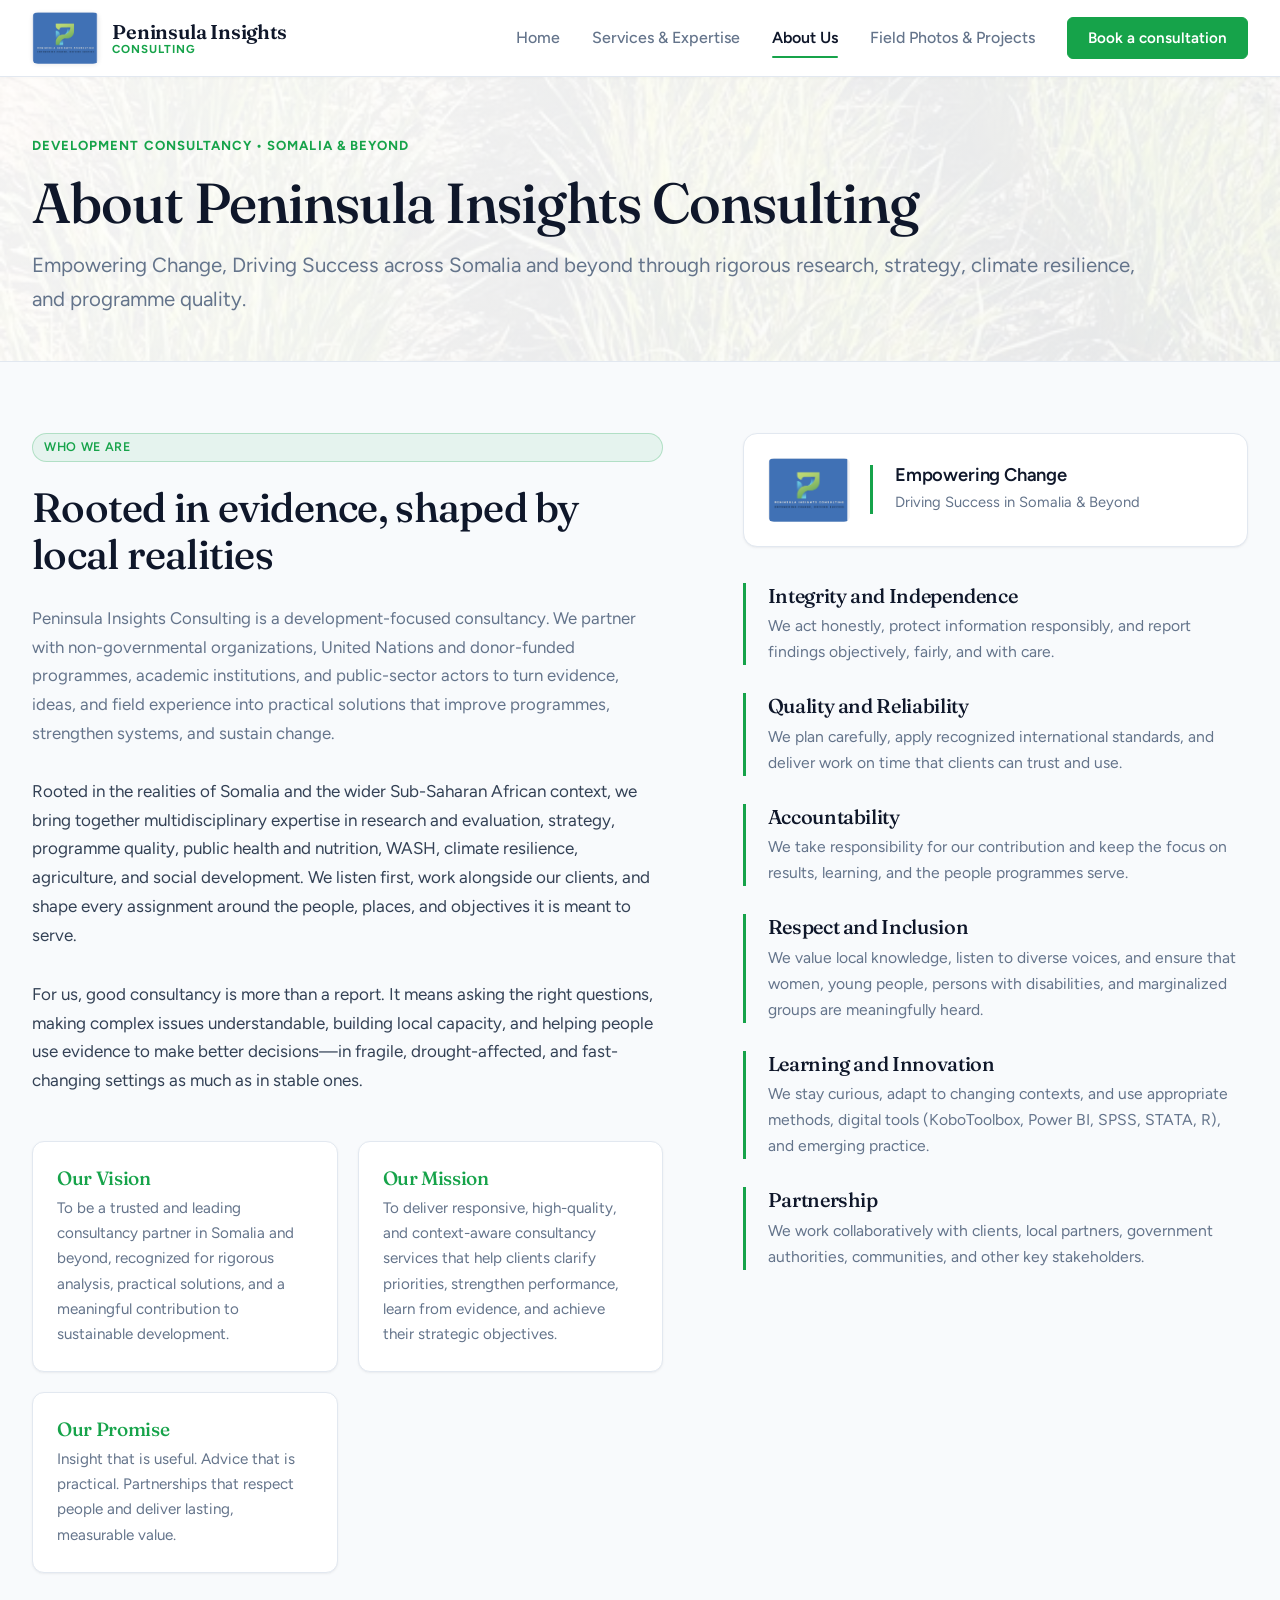
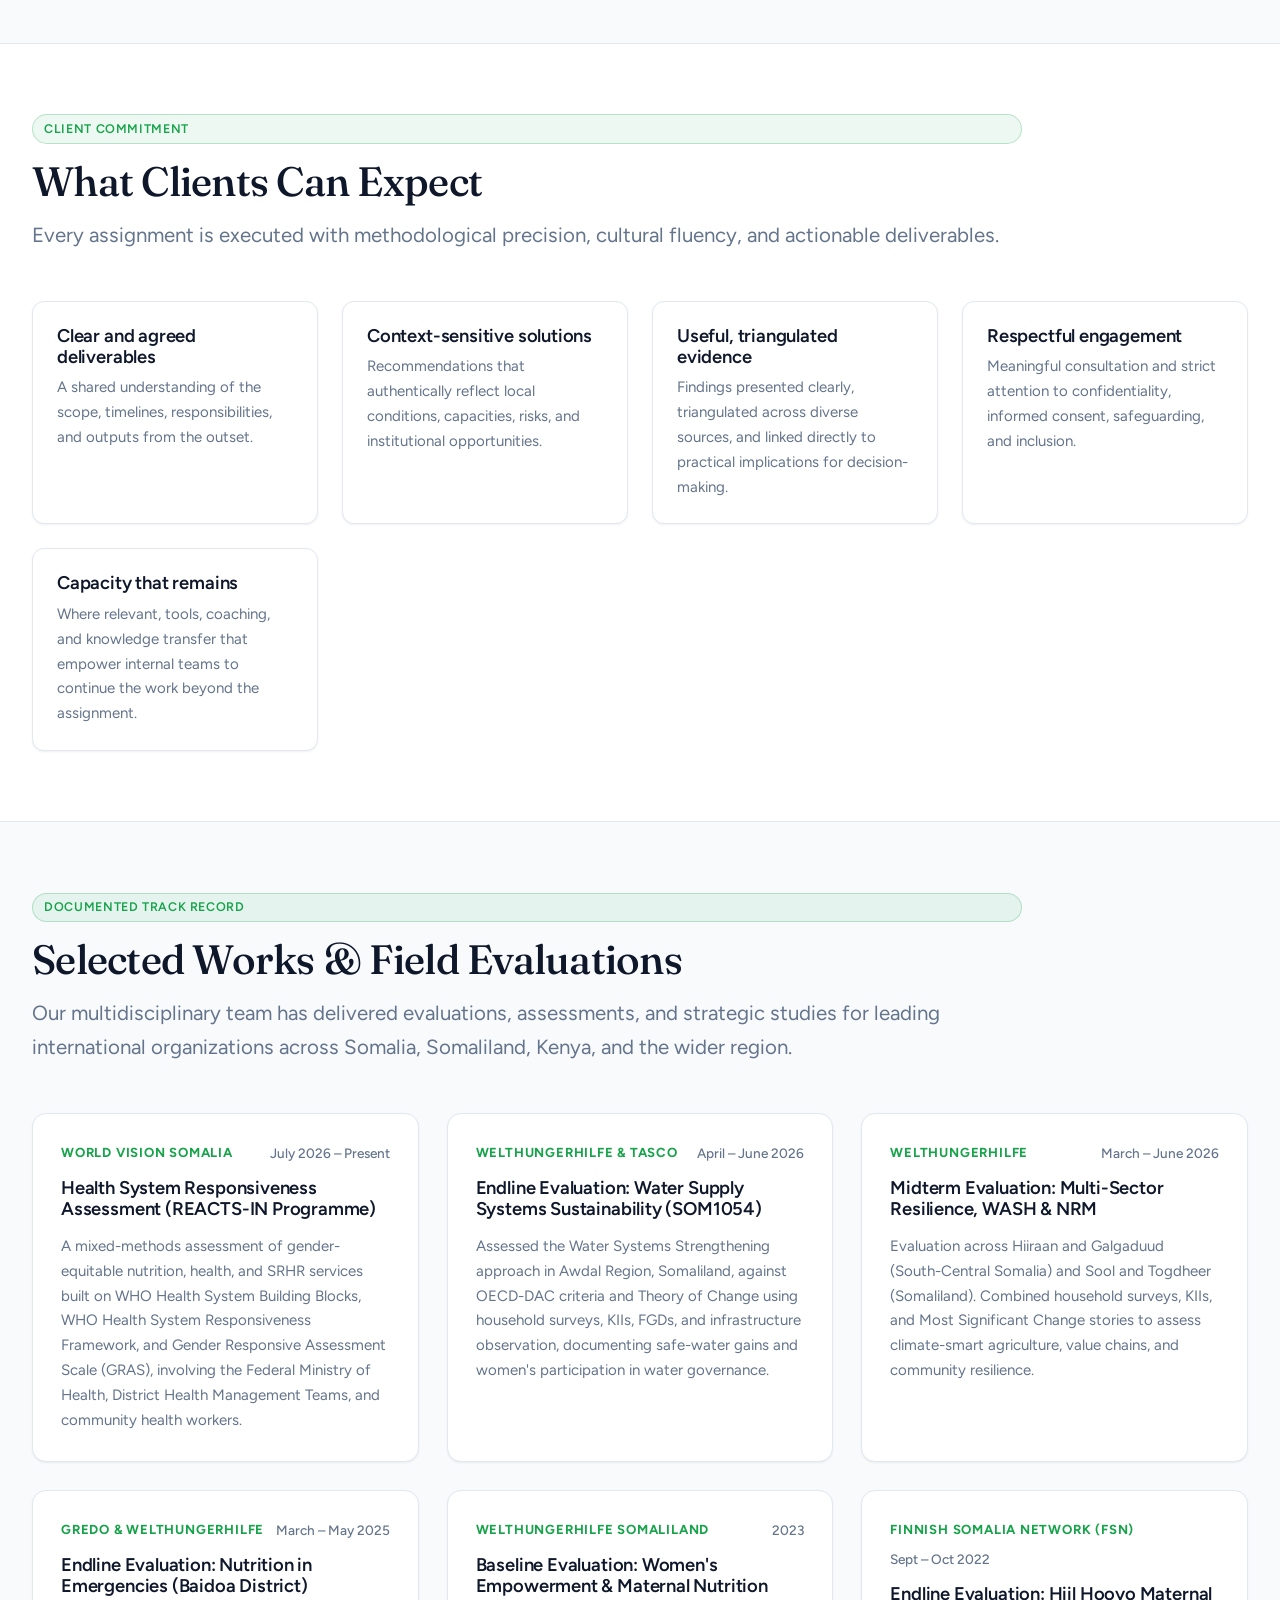
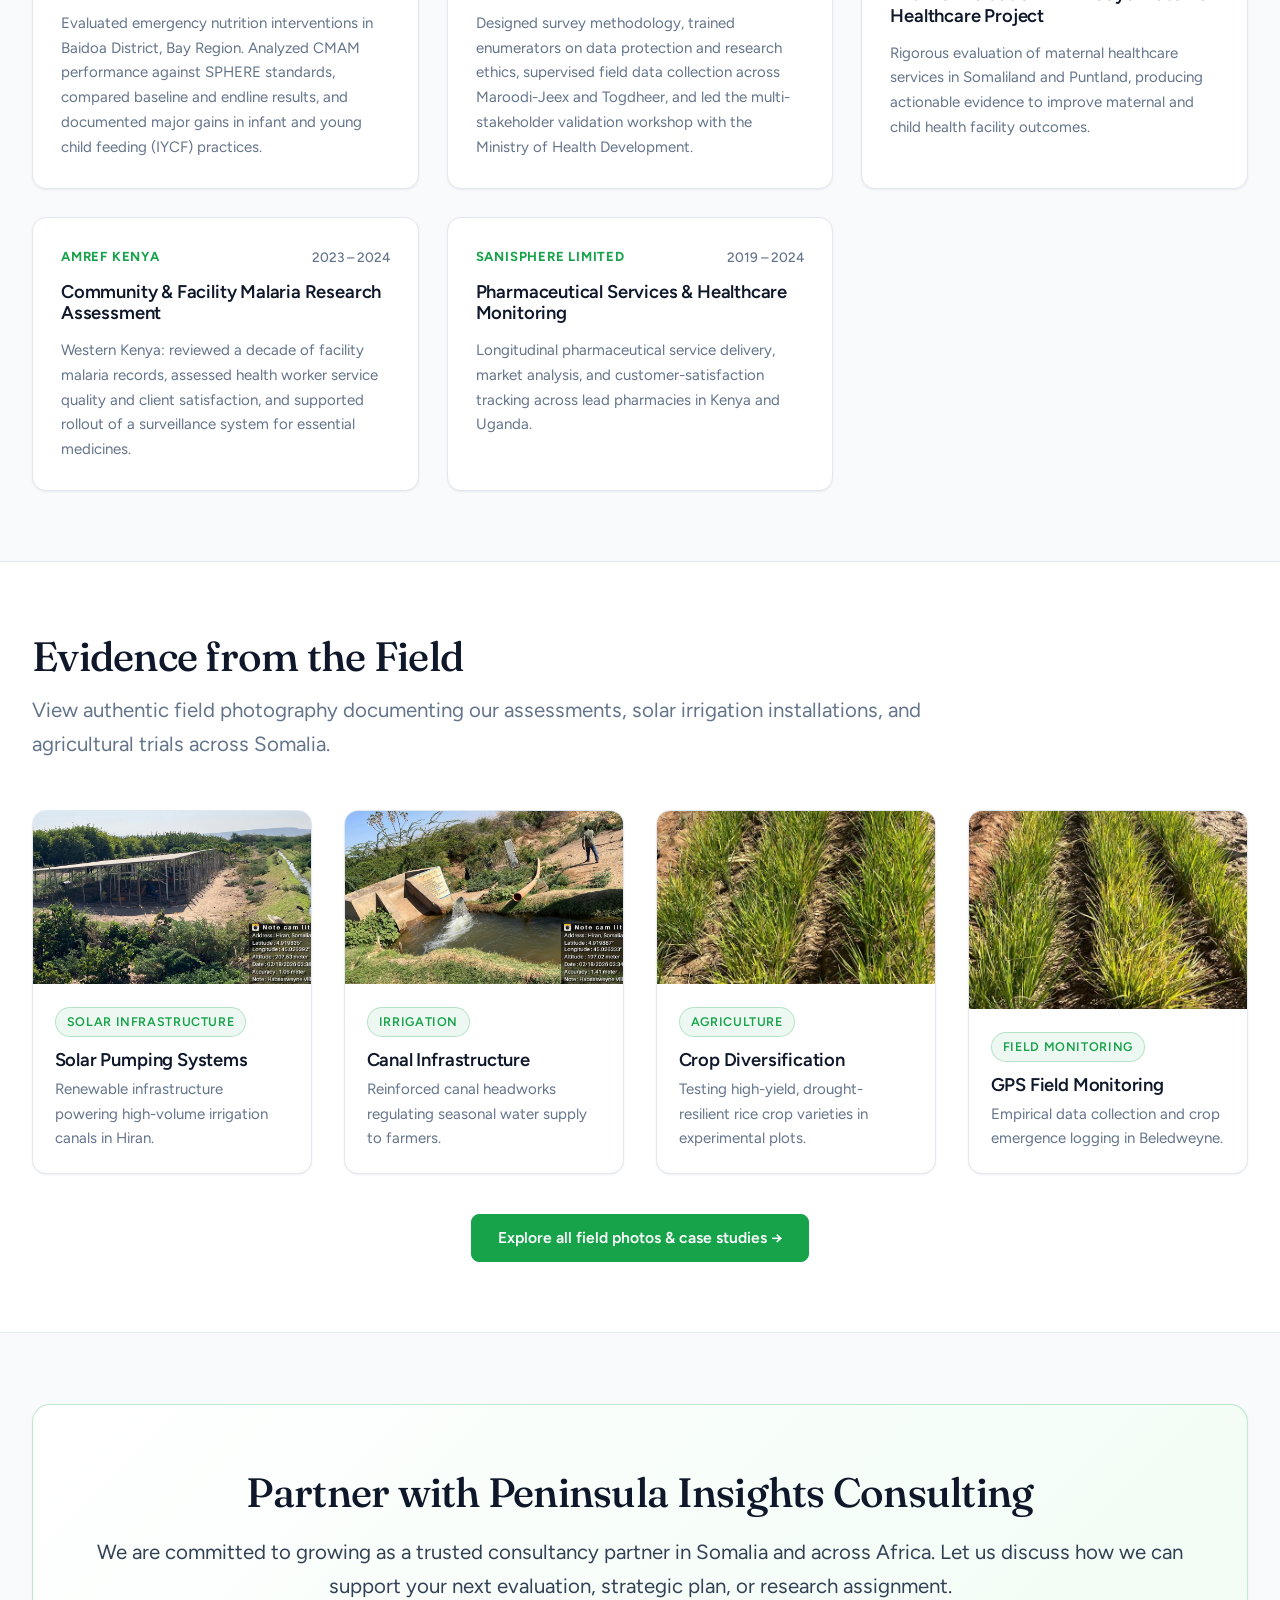
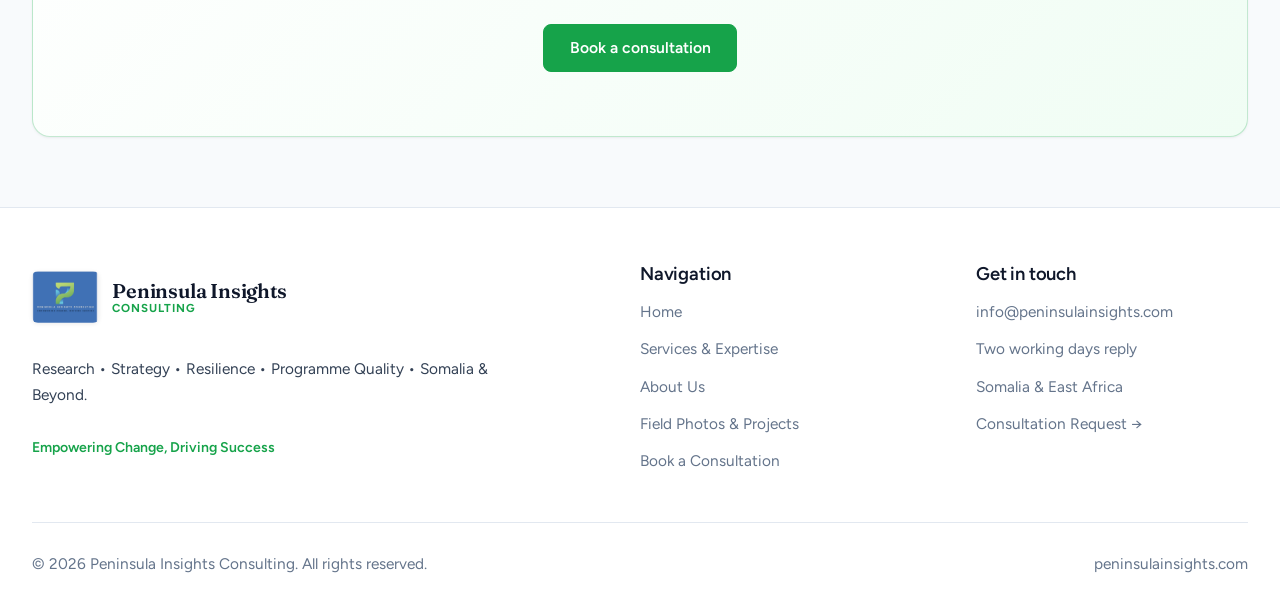
==== commit e1be6f23: "Expand desktop layouts and refresh field gallery Widen responsive page layouts, update the homepage " ====
--- a/about.html
+++ b/about.html
@@ -15,7 +15,7 @@
 <header>
   <div class="wrap bar">
     <a class="brand" href="index.html">
-      <img src="photos/logo-mark.png" alt="Peninsula Insights Consulting" class="brand-mark">
+      <img src="photos/logo.png" alt="Peninsula Insights Consulting Logo" class="brand-logo">
       <div class="brand-text-wrap">
         <span class="brand-title">Peninsula Insights</span>
         <span class="brand-sub">Consulting</span>
@@ -41,7 +41,7 @@
   <!-- Page Header -->
   <section class="page-hero">
     <div class="wrap">
-      <span class="page-tag">Company Profile &bull; Established 15 July 2021</span>
+      <span class="page-tag">Development Consultancy &bull; Somalia &amp; Beyond</span>
       <h1>About Peninsula Insights Consulting</h1>
       <p class="lead">Empowering Change, Driving Success across Somalia and beyond through rigorous research, strategy, climate resilience, and programme quality.</p>
     </div>
@@ -54,7 +54,7 @@
         <span class="gallery-badge" style="margin-bottom: 0.5rem;">Who We Are</span>
         <h2>Rooted in evidence, shaped by local realities</h2>
         <p class="lead" style="font-size: 1.05rem; line-height: 1.7; margin-top: 0.75rem;">
-          Peninsula Insights Consulting is a development-focused consultancy established on 15 July 2021. We partner with non-governmental organizations, United Nations and donor-funded programmes, academic institutions, and public-sector actors to turn evidence, ideas, and field experience into practical solutions that improve programmes, strengthen systems, and sustain change.
+          Peninsula Insights Consulting is a development-focused consultancy. We partner with non-governmental organizations, United Nations and donor-funded programmes, academic institutions, and public-sector actors to turn evidence, ideas, and field experience into practical solutions that improve programmes, strengthen systems, and sustain change.
         </p>
         <p style="color: var(--ink-secondary); margin-top: 1rem; line-height: 1.7;">
           Rooted in the realities of Somalia and the wider Sub-Saharan African context, we bring together multidisciplinary expertise in research and evaluation, strategy, programme quality, public health and nutrition, WASH, climate resilience, agriculture, and social development. We listen first, work alongside our clients, and shape every assignment around the people, places, and objectives it is meant to serve.
@@ -82,7 +82,13 @@
 
       <!-- What Guides Our Work (Values) -->
       <div class="principles">
-        <h3 style="font-family: var(--serif); font-size: 1.5rem; margin-bottom: 0.5rem;">What Guides Our Work</h3>
+        <div style="background: var(--surface); border: 1px solid var(--line); border-radius: 14px; padding: 1.5rem; margin-bottom: 0.5rem; box-shadow: var(--card-shadow); display: flex; align-items: center; gap: 1.25rem;">
+          <img src="photos/logo.png" alt="Peninsula Insights Consulting" style="height: 64px; width: auto; border-radius: 6px;">
+          <div>
+            <h4 style="margin: 0; color: var(--ink);">Empowering Change</h4>
+            <p style="margin: 0.2rem 0 0; font-size: 0.92rem; color: var(--muted);">Driving Success in Somalia &amp; Beyond</p>
+          </div>
+        </div>
         <div>
           <h3>Integrity and Independence</h3>
           <p>We act honestly, protect information responsibly, and report findings objectively, fairly, and with care.</p>
@@ -149,7 +155,7 @@
     </div>
   </section>
 
-  <!-- Track Record & Selected Works Done -->
+  <!-- Track Record & Selected Works Done (Wide 4-Column on Desktop) -->
   <section>
     <div class="wrap">
       <div class="head">
@@ -244,16 +250,17 @@
     </div>
   </section>
 
-  <!-- Visual Field Archive Teaser (Light cards) -->
+  <!-- Visual Field Archive Teaser (Featuring the 4 active photos) -->
   <section class="section-soft">
     <div class="wrap">
       <div class="head">
         <h2>Evidence from the Field</h2>
-        <p class="lead">View authentic field photography documenting our assessments, solar irrigation installations, and community consultations.</p>
-      </div>
-      <div style="display: grid; grid-template-columns: repeat(auto-fit, minmax(min(100%, 310px), 1fr)); gap: 1.5rem; margin-top: 2rem;">
+        <p class="lead">View authentic field photography documenting our assessments, solar irrigation installations, and agricultural trials across Somalia.</p>
+      </div>
+      <div class="gallery-grid grid-4">
+        
         <div class="gallery-card">
-          <img src="photos/solar-irrigation-system.jpeg" alt="Solar irrigation installation" style="width: 100%; aspect-ratio: 16/10; object-fit: cover;">
+          <img class="gallery-img" src="photos/solar-irrigation-system.jpeg" alt="Solar irrigation installation in Habaasweyne" style="width: 100%; aspect-ratio: 16/10; object-fit: cover;">
           <div style="padding: 1.35rem;">
             <span class="gallery-badge" style="margin-bottom: 0.4rem;">Solar Infrastructure</span>
             <h4 style="margin-bottom: 0.35rem; margin-top: 0.4rem;">Solar Pumping Systems</h4>
@@ -262,22 +269,32 @@
         </div>
 
         <div class="gallery-card">
-          <img src="photos/soil-erosion-bunds.jpeg" alt="Soil erosion bunds" style="width: 100%; aspect-ratio: 16/10; object-fit: cover;">
+          <img class="gallery-img" src="photos/water-canal-headworks.jpeg" alt="Irrigation canal headworks" style="width: 100%; aspect-ratio: 16/10; object-fit: cover;">
           <div style="padding: 1.35rem;">
-            <span class="gallery-badge" style="margin-bottom: 0.4rem;">Soil Conservation</span>
-            <h4 style="margin-bottom: 0.35rem; margin-top: 0.4rem;">Soil Conservation (Caratuurka)</h4>
-            <p style="font-size: 0.94rem; color: var(--muted);">Contour earth bunding protecting farmland against runoff in Beledweyne.</p>
+            <span class="gallery-badge" style="margin-bottom: 0.4rem;">Irrigation</span>
+            <h4 style="margin-bottom: 0.35rem; margin-top: 0.4rem;">Canal Infrastructure</h4>
+            <p style="font-size: 0.94rem; color: var(--muted);">Reinforced canal headworks regulating seasonal water supply to farmers.</p>
           </div>
         </div>
 
         <div class="gallery-card">
-          <img src="photos/beekeeping-equipment.jpeg" alt="Beekeeping equipment distribution" style="width: 100%; aspect-ratio: 16/10; object-fit: cover;">
+          <img class="gallery-img" src="photos/rice-cultivation-trials.jpeg" alt="Rice cultivation trials" style="width: 100%; aspect-ratio: 16/10; object-fit: cover;">
           <div style="padding: 1.35rem;">
-            <span class="gallery-badge" style="margin-bottom: 0.4rem;">Livelihoods</span>
-            <h4 style="margin-bottom: 0.35rem; margin-top: 0.4rem;">Livelihood Diversification</h4>
-            <p style="font-size: 0.94rem; color: var(--muted);">Modern apiculture and honey production equipment for vulnerable households.</p>
-          </div>
-        </div>
+            <span class="gallery-badge" style="margin-bottom: 0.4rem;">Agriculture</span>
+            <h4 style="margin-bottom: 0.35rem; margin-top: 0.4rem;">Crop Diversification</h4>
+            <p style="font-size: 0.94rem; color: var(--muted);">Testing high-yield, drought-resilient rice crop varieties in experimental plots.</p>
+          </div>
+        </div>
+
+        <div class="gallery-card">
+          <img class="gallery-img" src="photos/crop-monitoring-field.jpeg" alt="Agronomic field monitoring" style="width: 100%; aspect-ratio: 16/10; object-fit: cover;">
+          <div style="padding: 1.35rem;">
+            <span class="gallery-badge" style="margin-bottom: 0.4rem;">Field Monitoring</span>
+            <h4 style="margin-bottom: 0.35rem; margin-top: 0.4rem;">GPS Field Monitoring</h4>
+            <p style="font-size: 0.94rem; color: var(--muted);">Empirical data collection and crop emergence logging in Beledweyne.</p>
+          </div>
+        </div>
+
       </div>
 
       <div style="margin-top: 2.5rem; text-align: center;">
@@ -303,13 +320,13 @@
     <div class="footer-grid">
       <div class="footer-brand">
         <a class="brand" href="index.html">
-          <img src="photos/logo-mark.png" alt="Peninsula Insights Consulting" class="brand-mark">
+          <img src="photos/logo.png" alt="Peninsula Insights Consulting" class="brand-logo">
           <div class="brand-text-wrap">
             <span class="brand-title">Peninsula Insights</span>
             <span class="brand-sub">Consulting</span>
           </div>
         </a>
-        <p style="margin-top: 0.75rem;">Established 15 July 2021 | Somalia &amp; Beyond. Research &bull; Strategy &bull; Resilience &bull; Programme Quality.</p>
+        <p style="margin-top: 0.75rem;">Research &bull; Strategy &bull; Resilience &bull; Programme Quality &bull; Somalia &amp; Beyond.</p>
         <p style="font-size: 0.88rem; color: var(--accent); font-weight: 600;">Empowering Change, Driving Success</p>
       </div>
       <div>
--- a/css/style.css
+++ b/css/style.css
@@ -1,5 +1,6 @@
 /* ==========================================================================
-   Peninsula Insights Consulting - Modern Corporate Light Theme & Responsive CSS
+   Peninsula Insights Consulting - Modern Corporate Light Theme
+   Expanded Desktop Responsiveness & Full-Width Layout
    ========================================================================== */
 
 :root {
@@ -27,7 +28,7 @@
   
   --focus: #2563EB;
   --card-shadow: 0 1px 3px 0 rgba(15, 23, 42, 0.05), 0 1px 2px -1px rgba(15, 23, 42, 0.05);
-  --card-shadow-hover: 0 12px 24px -4px rgba(15, 23, 42, 0.08), 0 4px 8px -2px rgba(15, 23, 42, 0.04);
+  --card-shadow-hover: 0 14px 28px -4px rgba(15, 23, 42, 0.09), 0 6px 12px -2px rgba(15, 23, 42, 0.04);
   
   /* Typography */
   --serif: "Fraunces", Georgia, "Times New Roman", serif;
@@ -49,7 +50,7 @@
 }
 
 html {
-  scroll-padding-top: calc(env(safe-area-inset-top, 0px) + 80px);
+  scroll-padding-top: calc(env(safe-area-inset-top, 0px) + 84px);
   scroll-behavior: smooth;
   overflow-x: hidden;
   width: 100%;
@@ -93,14 +94,36 @@
   border-radius: 4px;
 }
 
+/* ==========================================================================
+   Full-Desktop Responsive Container (.wrap)
+   Eliminating empty blank gutters on left & right
+   ========================================================================== */
 .wrap {
-  width: min(1160px, 100% - 2.5rem);
+  width: min(1680px, 100% - 4rem);
   margin-inline: auto;
 }
 
-@media (max-width: 640px) {
+@media (min-width: 1440px) {
   .wrap {
-    width: calc(100% - 1.75rem);
+    width: min(1760px, 94%);
+  }
+}
+
+@media (min-width: 1920px) {
+  .wrap {
+    width: min(1880px, 94%);
+  }
+}
+
+@media (max-width: 900px) {
+  .wrap {
+    width: calc(100% - 2.5rem);
+  }
+}
+
+@media (max-width: 600px) {
+  .wrap {
+    width: calc(100% - 1.5rem);
   }
 }
 
@@ -108,28 +131,28 @@
 h1, h2, h3, h4, h5 {
   font-family: var(--serif);
   font-weight: 500;
-  line-height: 1.18;
+  line-height: 1.16;
   letter-spacing: -0.018em;
   margin: 0;
   color: var(--ink);
 }
 
 h1 {
-  font-size: clamp(2.1rem, 5vw, 3.8rem);
+  font-size: clamp(2.3rem, 4.4vw, 4.2rem);
   font-weight: 500;
 }
 
 h2 {
-  font-size: clamp(1.65rem, 3.5vw, 2.45rem);
+  font-size: clamp(1.8rem, 3.2vw, 2.85rem);
 }
 
 h3 {
-  font-size: clamp(1.2rem, 2.2vw, 1.4rem);
+  font-size: clamp(1.25rem, 2vw, 1.5rem);
   line-height: 1.3;
 }
 
 h4 {
-  font-size: 1.1rem;
+  font-size: 1.15rem;
   font-family: var(--sans);
   font-weight: 600;
   letter-spacing: -0.01em;
@@ -141,32 +164,32 @@
 }
 
 .lead {
-  font-size: clamp(1.05rem, 2vw, 1.2rem);
+  font-size: clamp(1.1rem, 1.6vw, 1.3rem);
   color: var(--muted);
-  max-width: 62ch;
+  max-width: 85ch;
   line-height: 1.65;
 }
 
 /* ==========================================================================
-   Header & Navigation (Fully Responsive)
+   Header & Navigation (Full-Width Responsive)
    ========================================================================== */
 header {
   position: sticky;
   top: 0;
   z-index: 1000;
-  background: rgba(255, 255, 255, 0.94);
+  background: rgba(255, 255, 255, 0.95);
   backdrop-filter: blur(12px);
   -webkit-backdrop-filter: blur(12px);
   border-bottom: 1px solid var(--line);
-  box-shadow: 0 1px 3px rgba(0, 0, 0, 0.02);
+  box-shadow: 0 1px 4px rgba(0, 0, 0, 0.03);
 }
 
 .bar {
   display: flex;
   align-items: center;
   justify-content: space-between;
-  gap: 1.25rem;
-  min-height: 72px;
+  gap: 1.5rem;
+  min-height: 76px;
 }
 
 .brand {
@@ -174,17 +197,26 @@
   text-decoration: none;
   display: inline-flex;
   align-items: center;
-  gap: 0.75rem;
+  gap: 0.85rem;
   flex-shrink: 0;
 }
 
-.brand-mark {
-  height: 42px;
+.brand-logo {
+  height: 48px;
   width: auto;
+  object-fit: contain;
+  border-radius: 6px;
+  box-shadow: 0 1px 4px rgba(0, 0, 0, 0.08);
   display: block;
   flex-shrink: 0;
 }
 
+@media (min-width: 1200px) {
+  .brand-logo {
+    height: 52px;
+  }
+}
+
 .brand-text-wrap {
   display: flex;
   flex-direction: column;
@@ -192,7 +224,7 @@
 }
 
 .brand-title {
-  font-size: 1.2rem;
+  font-size: 1.25rem;
   font-weight: 600;
   color: var(--ink);
   letter-spacing: -0.015em;
@@ -209,7 +241,7 @@
 
 nav ul {
   display: flex;
-  gap: 1.75rem;
+  gap: 2rem;
   list-style: none;
   margin: 0;
   padding: 0;
@@ -219,10 +251,10 @@
 nav a {
   text-decoration: none;
   font-weight: 500;
-  font-size: 0.96rem;
+  font-size: 1rem;
   color: var(--muted);
   position: relative;
-  padding: 0.35rem 0;
+  padding: 0.4rem 0;
 }
 
 nav a:hover {
@@ -251,12 +283,12 @@
   align-items: center;
   justify-content: center;
   gap: 0.5rem;
-  min-height: 46px;
-  padding: 0.7rem 1.45rem;
+  min-height: 48px;
+  padding: 0.75rem 1.6rem;
   border-radius: 8px;
   background: var(--accent);
   color: var(--accent-ink);
-  font: 600 0.95rem var(--sans);
+  font: 600 0.98rem var(--sans);
   text-decoration: none;
   border: 1px solid var(--accent);
   cursor: pointer;
@@ -268,7 +300,8 @@
   background: var(--accent-hover);
   border-color: var(--accent-hover);
   color: #FFFFFF;
-  box-shadow: 0 4px 12px rgba(22, 163, 74, 0.25);
+  box-shadow: 0 4px 14px rgba(22, 163, 74, 0.25);
+  transform: translateY(-1px);
 }
 
 .btn.ghost {
@@ -285,17 +318,17 @@
 }
 
 .btn.sm {
-  min-height: 38px;
-  padding: 0.45rem 1rem;
-  font-size: 0.88rem;
+  min-height: 40px;
+  padding: 0.5rem 1.15rem;
+  font-size: 0.92rem;
   border-radius: 6px;
 }
 
 nav .btn {
-  min-height: 40px;
-  padding: 0.45rem 1.15rem;
+  min-height: 42px;
+  padding: 0.5rem 1.25rem;
   border-radius: 6px;
-  font-size: 0.92rem;
+  font-size: 0.95rem;
 }
 
 nav a.btn.active::after {
@@ -309,19 +342,19 @@
   border: 1.5px solid var(--line);
   color: var(--ink);
   border-radius: 8px;
-  min-height: 42px;
-  padding: 0 0.95rem;
-  font: 600 0.92rem var(--sans);
+  min-height: 44px;
+  padding: 0 1rem;
+  font: 600 0.95rem var(--sans);
   cursor: pointer;
   align-items: center;
-  gap: 0.4rem;
+  gap: 0.5rem;
 }
 
 .menu-btn:hover {
   background: var(--surface-alt);
 }
 
-@media (max-width: 900px) {
+@media (max-width: 960px) {
   .menu-btn {
     display: inline-flex;
   }
@@ -351,12 +384,12 @@
     flex-direction: column;
     align-items: stretch;
     gap: 0;
-    padding: 0.75rem 1.25rem 1.5rem;
+    padding: 0.75rem 1.5rem 1.75rem;
   }
   
   nav li a {
     display: block;
-    padding: 0.9rem 0;
+    padding: 0.95rem 0;
     font-size: 1.05rem;
     border-bottom: 1px solid var(--line);
   }
@@ -376,71 +409,156 @@
   nav li:last-child a {
     border: 0;
     text-align: center;
-    padding: 0.75rem;
+    padding: 0.8rem;
   }
 }
 
 /* ==========================================================================
-   Hero Section
+   Expansive Desktop Hero Section with Background Photo & Crisp Overlay
    ========================================================================== */
 .hero {
   position: relative;
   overflow: hidden;
-  background: linear-gradient(180deg, #FFFFFF 0%, var(--bg) 100%);
-  padding: clamp(3rem, 7vw, 5.5rem) 0 clamp(2.5rem, 6vw, 4.5rem);
+  background-image: 
+    linear-gradient(90deg, rgba(255, 255, 255, 0.90) 0%, rgba(255, 255, 255, 0.80) 42%, rgba(255, 255, 255, 0.52) 100%),
+    url("../photos/solar-irrigation-system.jpeg");
+  background-size: cover;
+  background-position: center 35%;
+  background-repeat: no-repeat;
+  padding: clamp(3.5rem, 6vw, 6.5rem) 0 clamp(3rem, 5vw, 5.5rem);
   border-bottom: 1px solid var(--line);
 }
 
-.hero .wrap {
+.hero-grid {
+  display: grid;
+  gap: 3rem;
+  align-items: center;
   position: relative;
   z-index: 1;
-  display: grid;
-  gap: 1.5rem;
-  max-width: 880px;
+}
+
+@media (min-width: 1080px) {
+  .hero-grid {
+    grid-template-columns: 1.25fr 0.95fr;
+    gap: 4.5rem;
+  }
+}
+
+.hero-left {
+  display: grid;
+  gap: 1.35rem;
+  background: rgba(255, 255, 255, 0.82);
+  backdrop-filter: blur(12px);
+  -webkit-backdrop-filter: blur(12px);
+  padding: clamp(1.75rem, 3.2vw, 2.75rem);
+  border-radius: 20px;
+  border: 1px solid rgba(226, 232, 240, 0.9);
+  box-shadow: 0 12px 32px -4px rgba(15, 23, 42, 0.08);
+}
+
+.hero-brand-badge {
+  display: inline-flex;
+  align-items: center;
+  gap: 0.6rem;
+  background: rgba(22, 163, 74, 0.1);
+  border: 1px solid rgba(22, 163, 74, 0.28);
+  padding: 0.45rem 1.15rem;
+  border-radius: 999px;
+  width: fit-content;
+}
+
+.hero-brand-dot {
+  width: 9px;
+  height: 9px;
+  border-radius: 50%;
+  background: var(--accent);
+  box-shadow: 0 0 0 3px rgba(22, 163, 74, 0.2);
+}
+
+.hero-brand-name {
+  font-family: var(--sans);
+  font-size: 0.92rem;
+  font-weight: 700;
+  letter-spacing: 0.07em;
+  color: #15803D;
+  text-transform: uppercase;
+}
+
+.hero-title {
+  margin: 0;
 }
 
 .hero-actions {
   display: flex;
   flex-wrap: wrap;
-  gap: 0.85rem;
-  margin-top: 0.5rem;
-}
-
-.contours {
-  position: absolute;
-  right: -5%;
-  top: 50%;
-  transform: translateY(-50%);
-  width: min(55%, 680px);
-  color: var(--accent);
-  opacity: 0.18;
-  pointer-events: none;
-}
-
-.contours path {
-  fill: none;
-  stroke: currentColor;
-  stroke-width: 1.4;
-}
-
-@media (max-width: 860px) {
-  .contours {
-    display: none;
-  }
-}
-
-/* Subpage Hero / Banner */
+  gap: 1rem;
+  margin-top: 0.25rem;
+}
+
+/* Hero Right: Featured Field Photo Card */
+.hero-featured-photo-card {
+  background: var(--surface);
+  border: 1px solid var(--line);
+  border-radius: 18px;
+  overflow: hidden;
+  box-shadow: 0 16px 36px -6px rgba(15, 23, 42, 0.12);
+  transition: transform 0.25s ease, box-shadow 0.25s ease;
+}
+
+.hero-featured-photo-card:hover {
+  transform: translateY(-4px);
+  box-shadow: 0 20px 42px -6px rgba(15, 23, 42, 0.18);
+}
+
+.hero-featured-photo-wrap {
+  position: relative;
+  width: 100%;
+}
+
+.hero-featured-img {
+  width: 100%;
+  aspect-ratio: 16 / 11;
+  object-fit: cover;
+  display: block;
+}
+
+.hero-featured-caption {
+  padding: 1.25rem 1.5rem 1.4rem;
+  background: var(--surface);
+  display: flex;
+  flex-direction: column;
+  gap: 0.35rem;
+  border-top: 1px solid var(--line);
+}
+
+.hero-featured-caption h4 {
+  margin: 0;
+  font-size: 1.15rem;
+  color: var(--ink);
+}
+
+.hero-featured-caption p {
+  margin: 0;
+  font-size: 0.92rem;
+  color: var(--muted);
+}
+
+/* Subpage Hero / Banner with subtle authentic background texture */
 .page-hero {
   position: relative;
-  padding: clamp(2.5rem, 5vw, 4rem) 0 clamp(2rem, 4vw, 3rem);
-  background: var(--surface);
+  padding: clamp(2.75rem, 4.5vw, 4.5rem) 0 clamp(2.25rem, 3.5vw, 3.5rem);
+  background-image: 
+    linear-gradient(135deg, rgba(255, 255, 255, 0.95) 0%, rgba(248, 250, 252, 0.92) 100%),
+    url("../photos/crop-monitoring-field.jpeg");
+  background-size: cover;
+  background-position: center;
+  background-repeat: no-repeat;
   border-bottom: 1px solid var(--line);
 }
 
 .page-hero .wrap {
   display: grid;
   gap: 0.85rem;
-  max-width: 840px;
 }
 
 .page-tag {
@@ -448,7 +566,7 @@
   align-items: center;
   gap: 0.4rem;
   text-transform: uppercase;
-  font-size: 0.8rem;
+  font-size: 0.82rem;
   font-weight: 700;
   letter-spacing: 0.08em;
   color: var(--accent);
@@ -460,7 +578,7 @@
 .partners-strip {
   border-bottom: 1px solid var(--line);
   background: var(--surface);
-  padding: 1.35rem 0;
+  padding: 1.5rem 0;
 }
 
 .partners-wrap {
@@ -468,11 +586,11 @@
   align-items: center;
   justify-content: space-between;
   flex-wrap: wrap;
-  gap: 1rem 2rem;
+  gap: 1.25rem 2.5rem;
 }
 
 .partners-label {
-  font-size: 0.8rem;
+  font-size: 0.82rem;
   font-weight: 700;
   text-transform: uppercase;
   letter-spacing: 0.08em;
@@ -484,15 +602,15 @@
   display: flex;
   align-items: center;
   flex-wrap: wrap;
-  gap: 0.75rem 1.75rem;
+  gap: 0.85rem 2rem;
 }
 
 .partner-tag {
-  font-size: 0.92rem;
+  font-size: 0.96rem;
   font-weight: 600;
   color: var(--ink-secondary);
   background: var(--surface-alt);
-  padding: 0.35rem 0.75rem;
+  padding: 0.4rem 0.9rem;
   border-radius: 6px;
   border: 1px solid var(--line);
   transition: all 0.15s ease;
@@ -508,7 +626,7 @@
 .pillars-bar {
   display: flex;
   flex-wrap: wrap;
-  gap: 0.4rem 0.85rem;
+  gap: 0.5rem 1rem;
   align-items: center;
 }
 
@@ -516,7 +634,7 @@
   display: inline-flex;
   align-items: center;
   gap: 0.4rem;
-  font-size: 0.85rem;
+  font-size: 0.88rem;
   font-weight: 600;
   color: var(--ink-secondary);
   text-transform: uppercase;
@@ -526,7 +644,7 @@
 .pillar-item::before {
   content: "•";
   color: var(--accent);
-  font-size: 1.1rem;
+  font-size: 1.15rem;
 }
 
 .pillar-item:first-child::before {
@@ -537,17 +655,17 @@
    Sections & Layout
    ========================================================================== */
 section {
-  padding: clamp(3rem, 6vw, 5rem) 0;
+  padding: clamp(3.5rem, 5.5vw, 6rem) 0;
 }
 
 .head {
   display: grid;
-  gap: 0.75rem;
-  margin-bottom: 2.5rem;
-  max-width: 68ch;
-}
-
-/* Clean Light Sections (Replacing former dark blue .deep blocks) */
+  gap: 0.85rem;
+  margin-bottom: 3rem;
+  max-width: 90ch;
+}
+
+/* Clean Light Sections */
 .deep, .section-soft {
   background: var(--surface);
   color: var(--ink);
@@ -571,15 +689,15 @@
   display: grid;
   gap: 0;
   counter-reset: s;
-  max-width: 860px;
+  width: 100%;
 }
 
 .steps li {
   counter-increment: s;
   display: grid;
-  grid-template-columns: 3.2rem 1fr;
-  gap: 1.25rem;
-  padding: 1.6rem 0;
+  grid-template-columns: 4rem 1fr;
+  gap: 1.5rem;
+  padding: 1.85rem 0;
   border-top: 1px solid var(--line);
 }
 
@@ -590,47 +708,53 @@
 .steps li::before {
   content: "0" counter(s);
   font-family: var(--serif);
-  font-size: 1.8rem;
+  font-size: 2.1rem;
   line-height: 1;
   color: var(--accent);
   font-weight: 600;
 }
 
 .steps h3 {
-  margin-bottom: 0.35rem;
-  font-size: 1.25rem;
+  margin-bottom: 0.4rem;
+  font-size: 1.35rem;
 }
 
 /* ==========================================================================
-   Services Grid & Detailed Practice Cards
+   Full-Width Services Grid & Practice Cards
    ========================================================================== */
 .services {
   display: grid;
-  grid-template-columns: repeat(auto-fit, minmax(min(100%, 320px), 1fr));
-  gap: 1.75rem;
+  grid-template-columns: repeat(auto-fit, minmax(min(100%, 360px), 1fr));
+  gap: 2rem;
+}
+
+@media (min-width: 1280px) {
+  .services {
+    grid-template-columns: repeat(3, 1fr);
+  }
 }
 
 .service {
   background: var(--surface);
   border: 1px solid var(--line);
-  border-radius: 12px;
-  padding: 1.75rem;
-  display: grid;
-  gap: 0.85rem;
+  border-radius: 14px;
+  padding: 2rem;
+  display: grid;
+  gap: 1rem;
   align-content: start;
   box-shadow: var(--card-shadow);
   transition: transform 0.2s ease, box-shadow 0.2s ease, border-color 0.2s ease;
 }
 
 .service:hover {
-  transform: translateY(-3px);
+  transform: translateY(-4px);
   box-shadow: var(--card-shadow-hover);
   border-color: var(--accent-border);
 }
 
 .service p {
   color: var(--muted);
-  font-size: 0.98rem;
+  font-size: 1rem;
 }
 
 .service-link {
@@ -641,7 +765,7 @@
   align-items: center;
   gap: 0.35rem;
   margin-top: 0.5rem;
-  font-size: 0.92rem;
+  font-size: 0.95rem;
 }
 
 .service-link:hover {
@@ -652,23 +776,23 @@
 /* Detailed Practice Cards on services.html */
 .services-detailed {
   display: grid;
+  gap: 2.25rem;
+}
+
+.service-card {
+  background: var(--surface);
+  border: 1px solid var(--line);
+  border-radius: 16px;
+  padding: clamp(1.75rem, 4vw, 3rem);
+  display: grid;
   gap: 2rem;
-}
-
-.service-card {
-  background: var(--surface);
-  border: 1px solid var(--line);
-  border-radius: 14px;
-  padding: clamp(1.5rem, 4vw, 2.5rem);
-  display: grid;
-  gap: 1.75rem;
   box-shadow: var(--card-shadow);
 }
 
-@media (min-width: 880px) {
+@media (min-width: 960px) {
   .service-card {
-    grid-template-columns: 1fr 1.35fr;
-    gap: 3.5rem;
+    grid-template-columns: 1fr 1.45fr;
+    gap: 4.5rem;
     align-items: start;
   }
 }
@@ -676,17 +800,17 @@
 .service-features {
   list-style: none;
   padding: 0;
-  margin: 1.25rem 0 0;
-  display: grid;
+  margin: 1.35rem 0 0;
+  display: grid;
+  gap: 0.95rem;
+}
+
+.service-features li {
+  display: flex;
+  align-items: flex-start;
   gap: 0.85rem;
-}
-
-.service-features li {
-  display: flex;
-  align-items: flex-start;
-  gap: 0.75rem;
   color: var(--ink-secondary);
-  font-size: 0.98rem;
+  font-size: 1rem;
 }
 
 .service-features svg {
@@ -700,91 +824,97 @@
    ========================================================================== */
 .about {
   display: grid;
-  gap: 2.5rem;
+  gap: 3rem;
   grid-template-columns: 1fr;
 }
 
-@media (min-width: 900px) {
+@media (min-width: 1024px) {
   .about {
-    grid-template-columns: 1.2fr 1fr;
-    gap: 4.5rem;
+    grid-template-columns: 1.25fr 1fr;
+    gap: 5rem;
     align-items: start;
   }
 }
 
 .principles {
   display: grid;
-  gap: 1.5rem;
+  gap: 1.75rem;
 }
 
 .principles div {
-  padding-left: 1.25rem;
+  padding-left: 1.35rem;
   border-left: 3px solid var(--accent);
 }
 
 .principles h3 {
-  font-size: 1.15rem;
-  margin-bottom: 0.25rem;
+  font-size: 1.25rem;
+  margin-bottom: 0.3rem;
 }
 
 .principles p {
   color: var(--muted);
-  font-size: 0.95rem;
+  font-size: 0.98rem;
 }
 
 .who {
   display: grid;
-  grid-template-columns: repeat(auto-fit, minmax(min(100%, 220px), 1fr));
-  gap: 1rem;
-  margin-top: 2rem;
+  grid-template-columns: repeat(auto-fit, minmax(min(100%, 250px), 1fr));
+  gap: 1.25rem;
+  margin-top: 2.5rem;
 }
 
 .who div {
   background: var(--surface);
   border: 1px solid var(--line);
-  border-radius: 10px;
-  padding: 1.35rem;
+  border-radius: 12px;
+  padding: 1.5rem;
   box-shadow: var(--card-shadow);
 }
 
 .who h3 {
-  font-size: 1.15rem;
+  font-size: 1.2rem;
   margin-bottom: 0.35rem;
 }
 
 .who p {
   color: var(--muted);
-  font-size: 0.92rem;
-}
-
-/* Track Record Works Grid */
+  font-size: 0.95rem;
+}
+
+/* Track Record Works Grid (Wide 4-Column on Desktop) */
 .works-grid {
   display: grid;
-  grid-template-columns: repeat(auto-fit, minmax(min(100%, 340px), 1fr));
-  gap: 1.5rem;
+  grid-template-columns: repeat(auto-fit, minmax(min(100%, 360px), 1fr));
+  gap: 1.75rem;
   margin-top: 2rem;
 }
 
+@media (min-width: 1440px) {
+  .works-grid {
+    grid-template-columns: repeat(4, 1fr);
+  }
+}
+
 .work-card {
   background: var(--surface);
   border: 1px solid var(--line);
-  border-radius: 12px;
-  padding: 1.6rem;
+  border-radius: 14px;
+  padding: 1.75rem;
   display: flex;
   flex-direction: column;
-  gap: 0.75rem;
+  gap: 0.85rem;
   box-shadow: var(--card-shadow);
   transition: transform 0.2s ease, box-shadow 0.2s ease;
 }
 
 .work-card:hover {
-  transform: translateY(-2px);
+  transform: translateY(-3px);
   box-shadow: var(--card-shadow-hover);
   border-color: var(--accent-border);
 }
 
 .work-client {
-  font-size: 0.8rem;
+  font-size: 0.82rem;
   font-weight: 700;
   text-transform: uppercase;
   color: var(--accent);
@@ -792,32 +922,32 @@
 }
 
 .work-dates {
-  font-size: 0.82rem;
+  font-size: 0.85rem;
   color: var(--muted);
   font-weight: 500;
 }
 
 /* ==========================================================================
-   Photo Gallery Grid & Lightbox
+   Full-Desktop 4-Column Photo Gallery Grid & Lightbox
    ========================================================================== */
 .gallery-section {
-  padding: clamp(2.5rem, 5vw, 4.5rem) 0;
+  padding: clamp(3rem, 5vw, 5.5rem) 0;
 }
 
 .gallery-filters {
   display: flex;
   flex-wrap: wrap;
-  gap: 0.5rem;
-  margin-bottom: 2rem;
+  gap: 0.6rem;
+  margin-bottom: 2.25rem;
 }
 
 .filter-btn {
   background: var(--surface);
   border: 1px solid var(--line);
   color: var(--muted);
-  padding: 0.5rem 1.1rem;
+  padding: 0.55rem 1.25rem;
   border-radius: 999px;
-  font: 500 0.9rem var(--sans);
+  font: 500 0.94rem var(--sans);
   cursor: pointer;
   transition: all 0.15s ease;
 }
@@ -833,23 +963,30 @@
   border-color: var(--ink);
 }
 
+/* 4-Column Wide Grid for Desktop */
 .gallery-grid {
   display: grid;
-  grid-template-columns: repeat(auto-fill, minmax(min(100%, 340px), 1fr));
-  gap: 1.75rem;
-}
-
-@media (max-width: 640px) {
+  grid-template-columns: repeat(auto-fit, minmax(min(100%, 350px), 1fr));
+  gap: 2rem;
+}
+
+@media (min-width: 1280px) {
+  .gallery-grid.grid-4 {
+    grid-template-columns: repeat(4, 1fr);
+  }
+}
+
+@media (max-width: 768px) {
   .gallery-grid {
     grid-template-columns: 1fr;
-    gap: 1.25rem;
+    gap: 1.5rem;
   }
 }
 
 .gallery-card {
   background: var(--surface);
   border: 1px solid var(--line);
-  border-radius: 12px;
+  border-radius: 14px;
   overflow: hidden;
   box-shadow: var(--card-shadow);
   display: flex;
@@ -858,7 +995,7 @@
 }
 
 .gallery-card:hover {
-  transform: translateY(-4px);
+  transform: translateY(-5px);
   box-shadow: var(--card-shadow-hover);
   border-color: var(--accent-border);
 }
@@ -880,19 +1017,19 @@
 }
 
 .gallery-card:hover .gallery-img {
-  transform: scale(1.03);
+  transform: scale(1.04);
 }
 
 .gallery-expand-hint {
   position: absolute;
-  bottom: 0.75rem;
-  right: 0.75rem;
-  background: rgba(15, 23, 42, 0.8);
+  bottom: 0.85rem;
+  right: 0.85rem;
+  background: rgba(15, 23, 42, 0.82);
   backdrop-filter: blur(4px);
   color: #FFFFFF;
-  padding: 0.3rem 0.65rem;
+  padding: 0.35rem 0.75rem;
   border-radius: 6px;
-  font-size: 0.75rem;
+  font-size: 0.78rem;
   font-weight: 500;
   display: inline-flex;
   align-items: center;
@@ -906,11 +1043,11 @@
 }
 
 .gallery-content {
-  padding: 1.35rem 1.45rem 1.5rem;
+  padding: 1.5rem 1.6rem 1.65rem;
   display: flex;
   flex-direction: column;
   flex-grow: 1;
-  gap: 0.65rem;
+  gap: 0.75rem;
 }
 
 .gallery-meta {
@@ -922,11 +1059,11 @@
 
 .gallery-badge {
   display: inline-block;
-  font-size: 0.76rem;
+  font-size: 0.78rem;
   font-weight: 600;
   text-transform: uppercase;
   letter-spacing: 0.05em;
-  padding: 0.2rem 0.65rem;
+  padding: 0.22rem 0.7rem;
   border-radius: 999px;
   background: var(--accent-soft);
   color: var(--accent);
@@ -934,25 +1071,25 @@
 }
 
 .gallery-date {
-  font-size: 0.8rem;
+  font-size: 0.82rem;
   color: var(--muted);
 }
 
 .gallery-title {
-  font-size: 1.2rem;
+  font-size: 1.25rem;
   line-height: 1.3;
 }
 
 .gallery-desc {
   color: var(--muted);
-  font-size: 0.94rem;
+  font-size: 0.96rem;
   line-height: 1.6;
   margin: 0;
 }
 
 .gallery-footer-action {
   margin-top: auto;
-  padding-top: 0.85rem;
+  padding-top: 1rem;
   border-top: 1px solid var(--line);
   display: flex;
   align-items: center;
@@ -964,7 +1101,7 @@
   border: 0;
   padding: 0;
   color: var(--accent);
-  font: 600 0.9rem var(--sans);
+  font: 600 0.92rem var(--sans);
   cursor: pointer;
   display: inline-flex;
   align-items: center;
@@ -980,13 +1117,13 @@
 .modal-backdrop {
   position: fixed;
   inset: 0;
-  background: rgba(15, 23, 42, 0.75);
-  backdrop-filter: blur(6px);
+  background: rgba(15, 23, 42, 0.78);
+  backdrop-filter: blur(8px);
   z-index: 2000;
   display: none;
   align-items: center;
   justify-content: center;
-  padding: 1rem;
+  padding: 1.5rem;
 }
 
 .modal-backdrop.open {
@@ -996,13 +1133,13 @@
 .modal-window {
   background: var(--surface);
   border: 1px solid var(--line);
-  border-radius: 14px;
-  max-width: 860px;
+  border-radius: 16px;
+  max-width: 940px;
   width: 100%;
   max-height: 90vh;
   overflow-y: auto;
   position: relative;
-  box-shadow: 0 25px 50px -12px rgba(0, 0, 0, 0.25);
+  box-shadow: 0 25px 50px -12px rgba(0, 0, 0, 0.28);
   animation: modalScale 0.2s ease-out;
 }
 
@@ -1013,15 +1150,15 @@
 
 .modal-close {
   position: absolute;
-  top: 0.85rem;
-  right: 0.85rem;
-  width: 36px;
-  height: 36px;
+  top: 1rem;
+  right: 1rem;
+  width: 38px;
+  height: 38px;
   border-radius: 50%;
   border: 1px solid var(--line);
   background: var(--surface);
   color: var(--ink);
-  font-size: 1.3rem;
+  font-size: 1.4rem;
   line-height: 1;
   display: flex;
   align-items: center;
@@ -1037,7 +1174,7 @@
 
 .modal-img-wrap {
   width: 100%;
-  max-height: 480px;
+  max-height: 520px;
   background: #0F172A;
   display: flex;
   align-items: center;
@@ -1046,57 +1183,57 @@
 
 .modal-img-wrap img {
   max-width: 100%;
-  max-height: 480px;
+  max-height: 520px;
   object-fit: contain;
 }
 
 .modal-body {
-  padding: 1.5rem 1.75rem 1.75rem;
-  display: grid;
-  gap: 0.65rem;
+  padding: 1.75rem 2rem 2rem;
+  display: grid;
+  gap: 0.75rem;
 }
 
 /* ==========================================================================
-   Consultation & Contact Form
+   Consultation & Contact Form (Wide 2-Column Desktop)
    ========================================================================== */
 .book {
   display: grid;
-  gap: 2.5rem;
-}
-
-@media (min-width: 900px) {
+  gap: 3rem;
+}
+
+@media (min-width: 1024px) {
   .book {
-    grid-template-columns: 1fr 1.15fr;
-    gap: 4.5rem;
+    grid-template-columns: 1fr 1.25fr;
+    gap: 5.5rem;
     align-items: start;
   }
 }
 
 .book ul {
-  margin: 1.25rem 0 0;
-  padding-left: 1.2rem;
+  margin: 1.5rem 0 0;
+  padding-left: 1.3rem;
   color: var(--ink-secondary);
 }
 
 .book li {
-  margin: 0.4rem 0;
-  font-size: 0.98rem;
+  margin: 0.45rem 0;
+  font-size: 1.02rem;
 }
 
 .contact-cards {
   display: grid;
-  gap: 1rem;
-  margin-top: 2rem;
+  gap: 1.25rem;
+  margin-top: 2.25rem;
 }
 
 .contact-card {
   background: var(--surface);
   border: 1px solid var(--line);
-  border-radius: 10px;
-  padding: 1.25rem;
+  border-radius: 12px;
+  padding: 1.4rem;
   display: flex;
   align-items: flex-start;
-  gap: 1rem;
+  gap: 1.15rem;
   box-shadow: var(--card-shadow);
 }
 
@@ -1107,31 +1244,31 @@
 }
 
 .contact-card h4 {
-  margin-bottom: 0.2rem;
-  font-size: 1rem;
+  margin-bottom: 0.25rem;
+  font-size: 1.05rem;
 }
 
 .contact-card p {
   color: var(--muted);
-  font-size: 0.92rem;
+  font-size: 0.95rem;
 }
 
 form {
   background: var(--surface);
   border: 1px solid var(--line);
-  border-radius: 14px;
-  padding: clamp(1.4rem, 3.5vw, 2.25rem);
-  display: grid;
-  gap: 1.15rem;
+  border-radius: 16px;
+  padding: clamp(1.6rem, 4vw, 2.75rem);
+  display: grid;
+  gap: 1.25rem;
   box-shadow: var(--card-shadow);
 }
 
 .row {
   display: grid;
-  gap: 1.15rem;
-}
-
-@media (min-width: 600px) {
+  gap: 1.25rem;
+}
+
+@media (min-width: 640px) {
   .row {
     grid-template-columns: 1fr 1fr;
   }
@@ -1139,9 +1276,9 @@
 
 label {
   display: grid;
-  gap: 0.35rem;
+  gap: 0.4rem;
   font-weight: 500;
-  font-size: 0.94rem;
+  font-size: 0.96rem;
   color: var(--ink);
 }
 
@@ -1151,14 +1288,14 @@
   background: #FFFFFF;
   border: 1.5px solid var(--line);
   border-radius: 8px;
-  padding: 0.75rem 0.9rem;
-  min-height: 48px;
+  padding: 0.8rem 1rem;
+  min-height: 50px;
   width: 100%;
   transition: border-color 0.15s ease, box-shadow 0.15s ease;
 }
 
 textarea {
-  min-height: 120px;
+  min-height: 130px;
   resize: vertical;
 }
 
@@ -1169,7 +1306,7 @@
 }
 
 .hint {
-  font-size: 0.85rem;
+  font-size: 0.86rem;
   color: var(--muted);
   font-weight: 400;
 }
@@ -1182,23 +1319,24 @@
 }
 
 #status {
-  font-size: 0.95rem;
+  font-size: 0.98rem;
   color: var(--ink-secondary);
   line-height: 1.5;
 }
 
-/* Call to Action Banner (Clean Light Version) */
+/* Call to Action Banner */
 .cta-banner {
   background: linear-gradient(135deg, #FFFFFF 0%, #F0FDF4 100%);
   border: 1.5px solid var(--accent-border);
   color: var(--ink);
-  border-radius: 16px;
-  padding: clamp(2.5rem, 5vw, 3.75rem);
+  border-radius: 18px;
+  padding: clamp(2.75rem, 5vw, 4.5rem);
   text-align: center;
   display: grid;
   gap: 1.25rem;
   justify-items: center;
   box-shadow: var(--card-shadow);
+  width: 100%;
 }
 
 .cta-banner h2 {
@@ -1210,13 +1348,13 @@
 }
 
 /* ==========================================================================
-   Footer
+   Full-Width Footer
    ========================================================================== */
 footer {
   border-top: 1px solid var(--line);
-  padding: 3rem 0 2rem;
+  padding: 3.5rem 0 2.5rem;
   color: var(--muted);
-  font-size: 0.94rem;
+  font-size: 0.96rem;
   background: var(--surface);
   margin-top: auto;
 }
@@ -1224,21 +1362,21 @@
 .footer-grid {
   display: grid;
   grid-template-columns: 2fr 1fr 1fr;
-  gap: 3rem;
-  margin-bottom: 2.5rem;
-}
-
-@media (max-width: 768px) {
+  gap: 4rem;
+  margin-bottom: 3rem;
+}
+
+@media (max-width: 860px) {
   .footer-grid {
     grid-template-columns: 1fr;
-    gap: 2rem;
+    gap: 2.25rem;
   }
 }
 
 .footer-brand {
   display: grid;
-  gap: 0.75rem;
-  max-width: 44ch;
+  gap: 0.85rem;
+  max-width: 48ch;
 }
 
 .footer-links {
@@ -1246,7 +1384,7 @@
   padding: 0;
   margin: 0;
   display: grid;
-  gap: 0.65rem;
+  gap: 0.75rem;
 }
 
 .footer-links a {
@@ -1260,7 +1398,7 @@
 
 .footer-bottom {
   border-top: 1px solid var(--line);
-  padding-top: 1.5rem;
+  padding-top: 1.75rem;
   display: flex;
   flex-wrap: wrap;
   gap: 1rem 2rem;
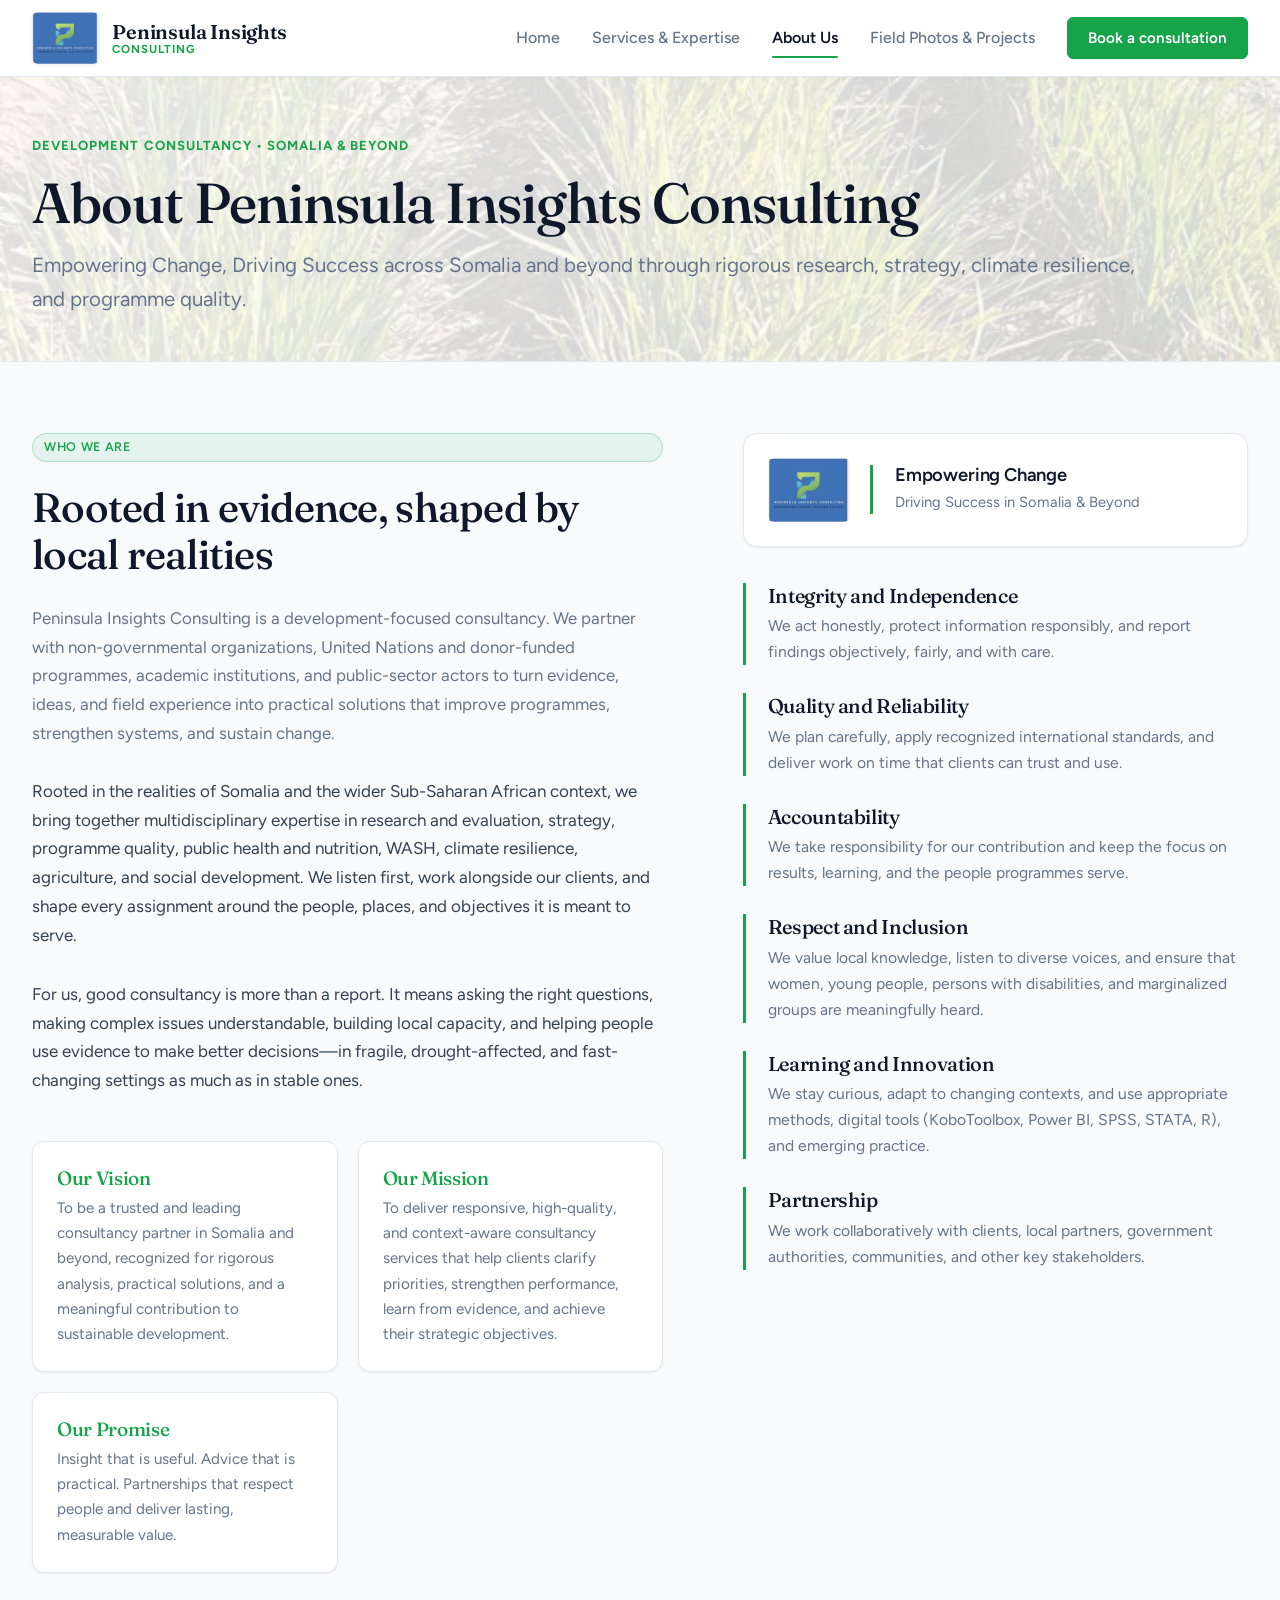
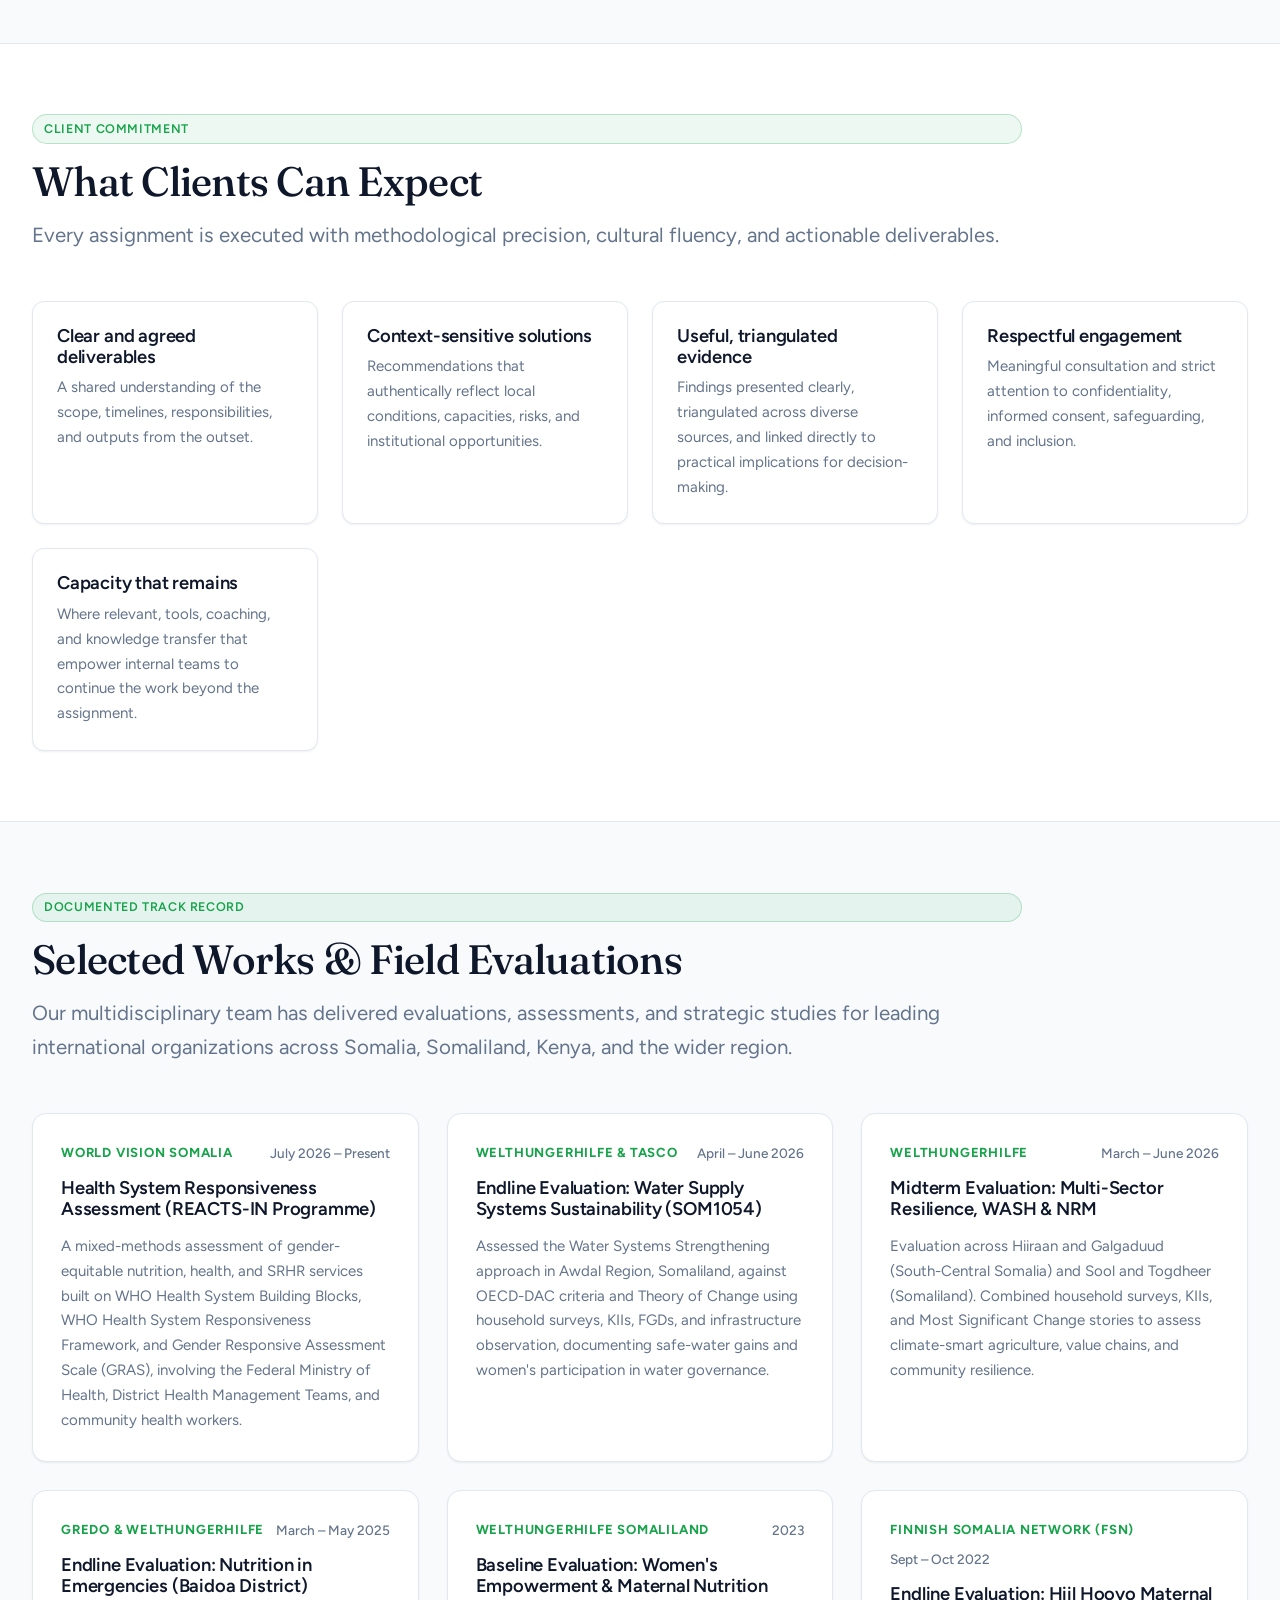
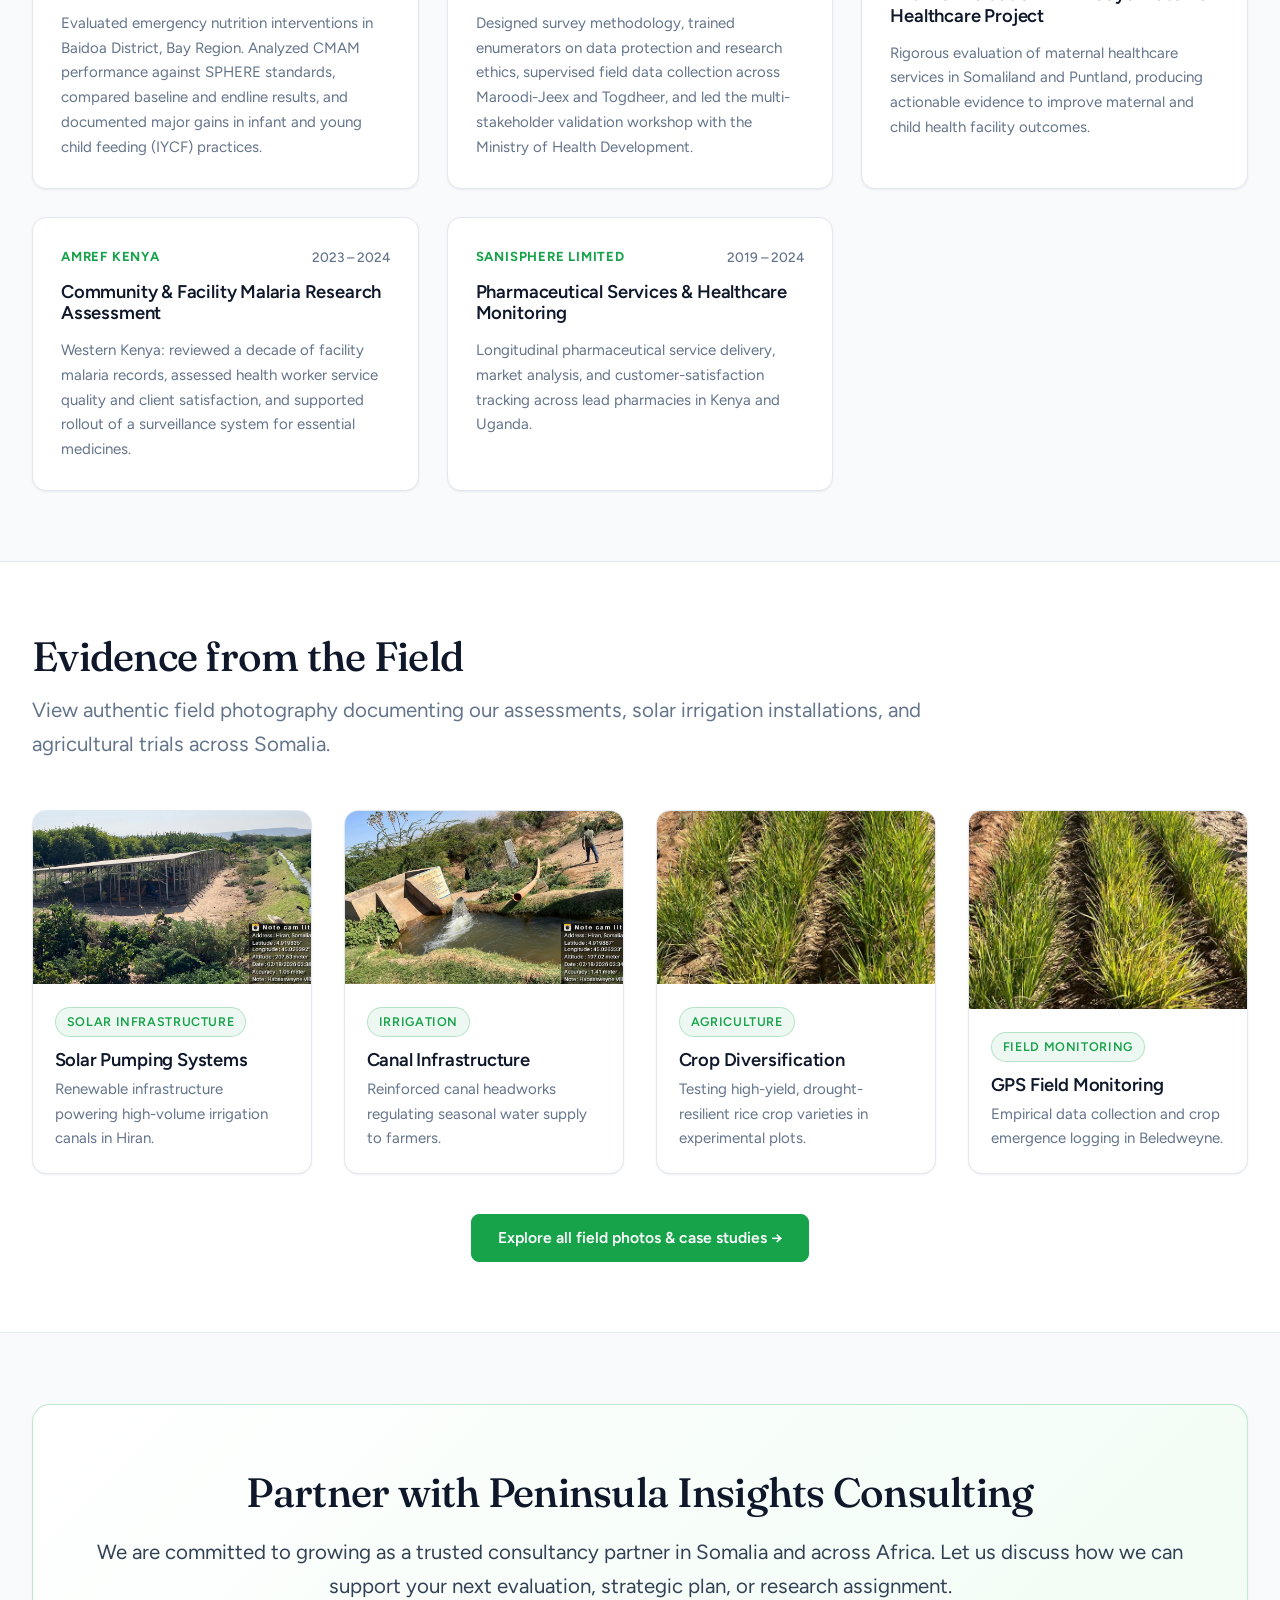
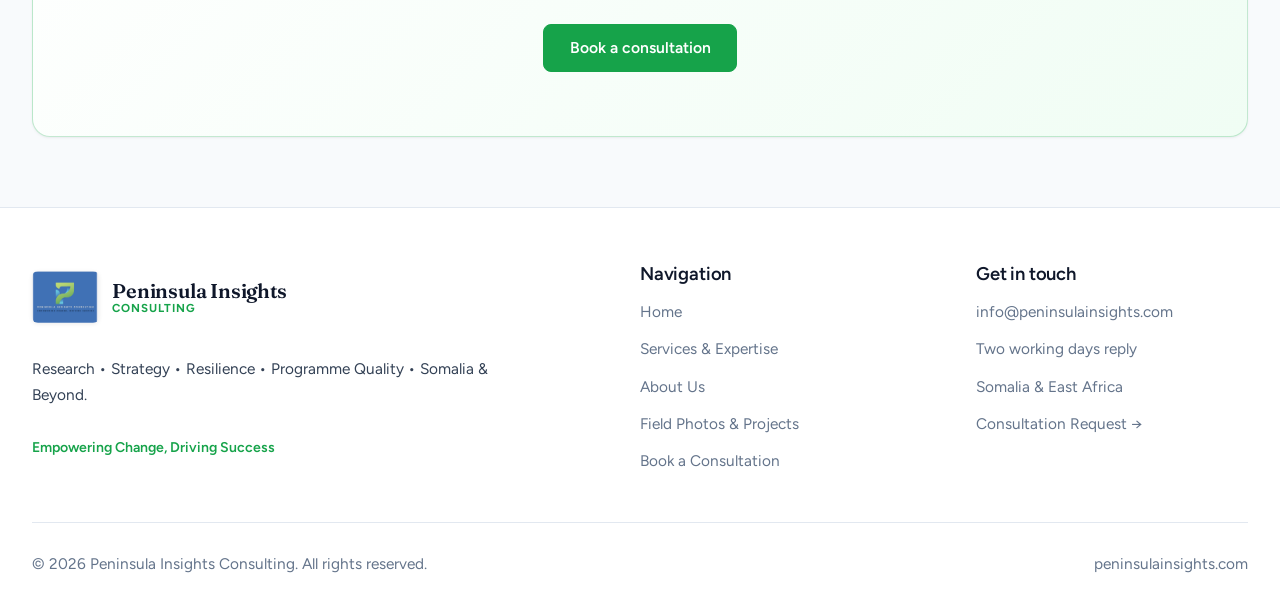
==== commit ed90a005: "Optimize image and font loading Preload key page assets, load Google Fonts without blocking renderin" ====
--- a/about.html
+++ b/about.html
@@ -5,9 +5,16 @@
   <meta name="viewport" content="width=device-width, initial-scale=1, viewport-fit=cover">
   <title>About Us | Peninsula Insights Consulting</title>
   <meta name="description" content="Company profile, vision, mission, and documented track record of Peninsula Insights Consulting across Somalia, Somaliland, Kenya, and Sub-Saharan Africa.">
+  <!-- High-Priority Resource Preloads for Instant Page & Background Loading -->
+  <link rel="preload" as="image" href="photos/crop-monitoring-field.jpeg" fetchpriority="high">
+  <link rel="preload" as="image" href="photos/logo.png">
   <link rel="preconnect" href="https://fonts.googleapis.com">
   <link rel="preconnect" href="https://fonts.gstatic.com" crossorigin>
-  <link href="https://fonts.googleapis.com/css2?family=Fraunces:opsz,wght@9..144,400;9..144,500;9..144,600&family=Figtree:wght@400;500;600&display=swap" rel="stylesheet">
+  <link rel="preload" as="style" href="https://fonts.googleapis.com/css2?family=Fraunces:opsz,wght@9..144,400;9..144,500;9..144,600&family=Figtree:wght@400;500;600&display=swap">
+  <link rel="stylesheet" href="https://fonts.googleapis.com/css2?family=Fraunces:opsz,wght@9..144,400;9..144,500;9..144,600&family=Figtree:wght@400;500;600&display=swap" media="print" onload="this.media='all'">
+  <noscript>
+    <link rel="stylesheet" href="https://fonts.googleapis.com/css2?family=Fraunces:opsz,wght@9..144,400;9..144,500;9..144,600&family=Figtree:wght@400;500;600&display=swap">
+  </noscript>
   <link rel="stylesheet" href="css/style.css">
 </head>
 <body>
@@ -15,7 +22,7 @@
 <header>
   <div class="wrap bar">
     <a class="brand" href="index.html">
-      <img src="photos/logo.png" alt="Peninsula Insights Consulting Logo" class="brand-logo">
+      <img src="photos/logo.png" alt="Peninsula Insights Consulting Logo" class="brand-logo" width="688" height="535" decoding="async">
       <div class="brand-text-wrap">
         <span class="brand-title">Peninsula Insights</span>
         <span class="brand-sub">Consulting</span>
--- a/css/style.css
+++ b/css/style.css
@@ -414,27 +414,57 @@
 }
 
 /* ==========================================================================
-   Expansive Desktop Hero Section with Background Photo & Crisp Overlay
+   Expansive Desktop Hero Section with Fast Hardware-Accelerated Background
    ========================================================================== */
 .hero {
   position: relative;
   overflow: hidden;
-  background-image: 
-    linear-gradient(90deg, rgba(255, 255, 255, 0.90) 0%, rgba(255, 255, 255, 0.80) 42%, rgba(255, 255, 255, 0.52) 100%),
-    url("../photos/solar-irrigation-system.jpeg");
-  background-size: cover;
-  background-position: center 35%;
-  background-repeat: no-repeat;
+  background-color: #E2E8F0;
+  /* Instant fallback gradient if image takes a moment to paint */
+  background-image: linear-gradient(135deg, #f1f5f9 0%, #e2e8f0 45%, #dcfce7 100%);
   padding: clamp(3.5rem, 6vw, 6.5rem) 0 clamp(3rem, 5vw, 5.5rem);
   border-bottom: 1px solid var(--line);
 }
 
+.hero-bg {
+  position: absolute;
+  inset: 0;
+  overflow: hidden;
+  pointer-events: none;
+  z-index: 0;
+  background-color: #E2E8F0;
+  background-image: linear-gradient(135deg, #f1f5f9 0%, #e2e8f0 45%, #dcfce7 100%);
+}
+
+.hero-bg-img {
+  position: absolute;
+  inset: 0;
+  width: 100%;
+  height: 100%;
+  object-fit: cover;
+  object-position: center 35%;
+  display: block;
+  transform: translateZ(0);
+  will-change: transform;
+}
+
+.hero-bg-overlay {
+  position: absolute;
+  inset: 0;
+  background: linear-gradient(90deg, rgba(255, 255, 255, 0.84) 0%, rgba(255, 255, 255, 0.70) 45%, rgba(255, 255, 255, 0.36) 100%);
+  z-index: 1;
+}
+
+.hero .wrap {
+  position: relative;
+  z-index: 2;
+}
+
 .hero-grid {
   display: grid;
   gap: 3rem;
   align-items: center;
   position: relative;
-  z-index: 1;
 }
 
 @media (min-width: 1080px) {
@@ -447,12 +477,13 @@
 .hero-left {
   display: grid;
   gap: 1.35rem;
-  background: rgba(255, 255, 255, 0.82);
-  backdrop-filter: blur(12px);
-  -webkit-backdrop-filter: blur(12px);
+  background: rgba(255, 255, 255, 0.92);
+  backdrop-filter: blur(8px);
+  -webkit-backdrop-filter: blur(8px);
+  transform: translateZ(0);
   padding: clamp(1.75rem, 3.2vw, 2.75rem);
   border-radius: 20px;
-  border: 1px solid rgba(226, 232, 240, 0.9);
+  border: 1px solid rgba(226, 232, 240, 0.95);
   box-shadow: 0 12px 32px -4px rgba(15, 23, 42, 0.08);
 }
 
@@ -477,9 +508,9 @@
 
 .hero-brand-name {
   font-family: var(--sans);
-  font-size: 0.92rem;
+  font-size: 0.95rem;
   font-weight: 700;
-  letter-spacing: 0.07em;
+  letter-spacing: 0.06em;
   color: #15803D;
   text-transform: uppercase;
 }
@@ -548,7 +579,7 @@
   position: relative;
   padding: clamp(2.75rem, 4.5vw, 4.5rem) 0 clamp(2.25rem, 3.5vw, 3.5rem);
   background-image: 
-    linear-gradient(135deg, rgba(255, 255, 255, 0.95) 0%, rgba(248, 250, 252, 0.92) 100%),
+    linear-gradient(135deg, rgba(255, 255, 255, 0.88) 0%, rgba(248, 250, 252, 0.82) 100%),
     url("../photos/crop-monitoring-field.jpeg");
   background-size: cover;
   background-position: center;
